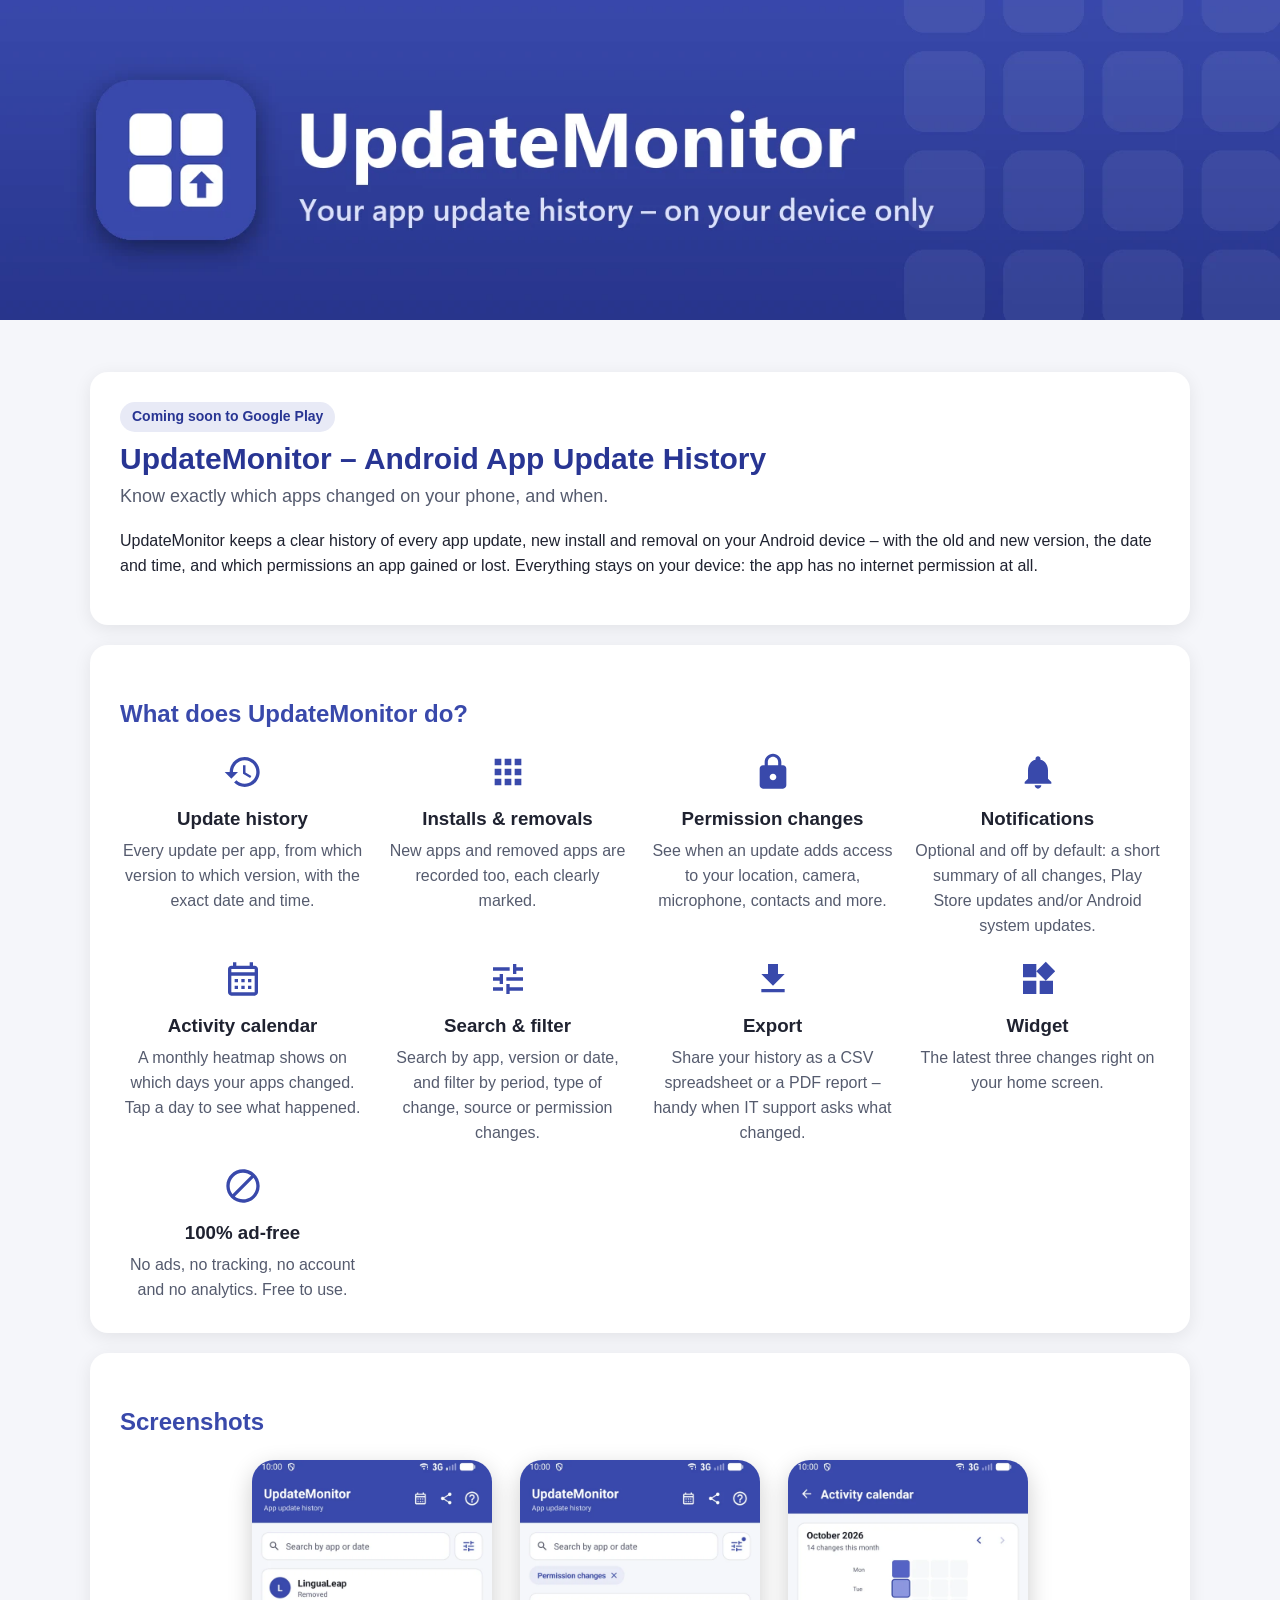
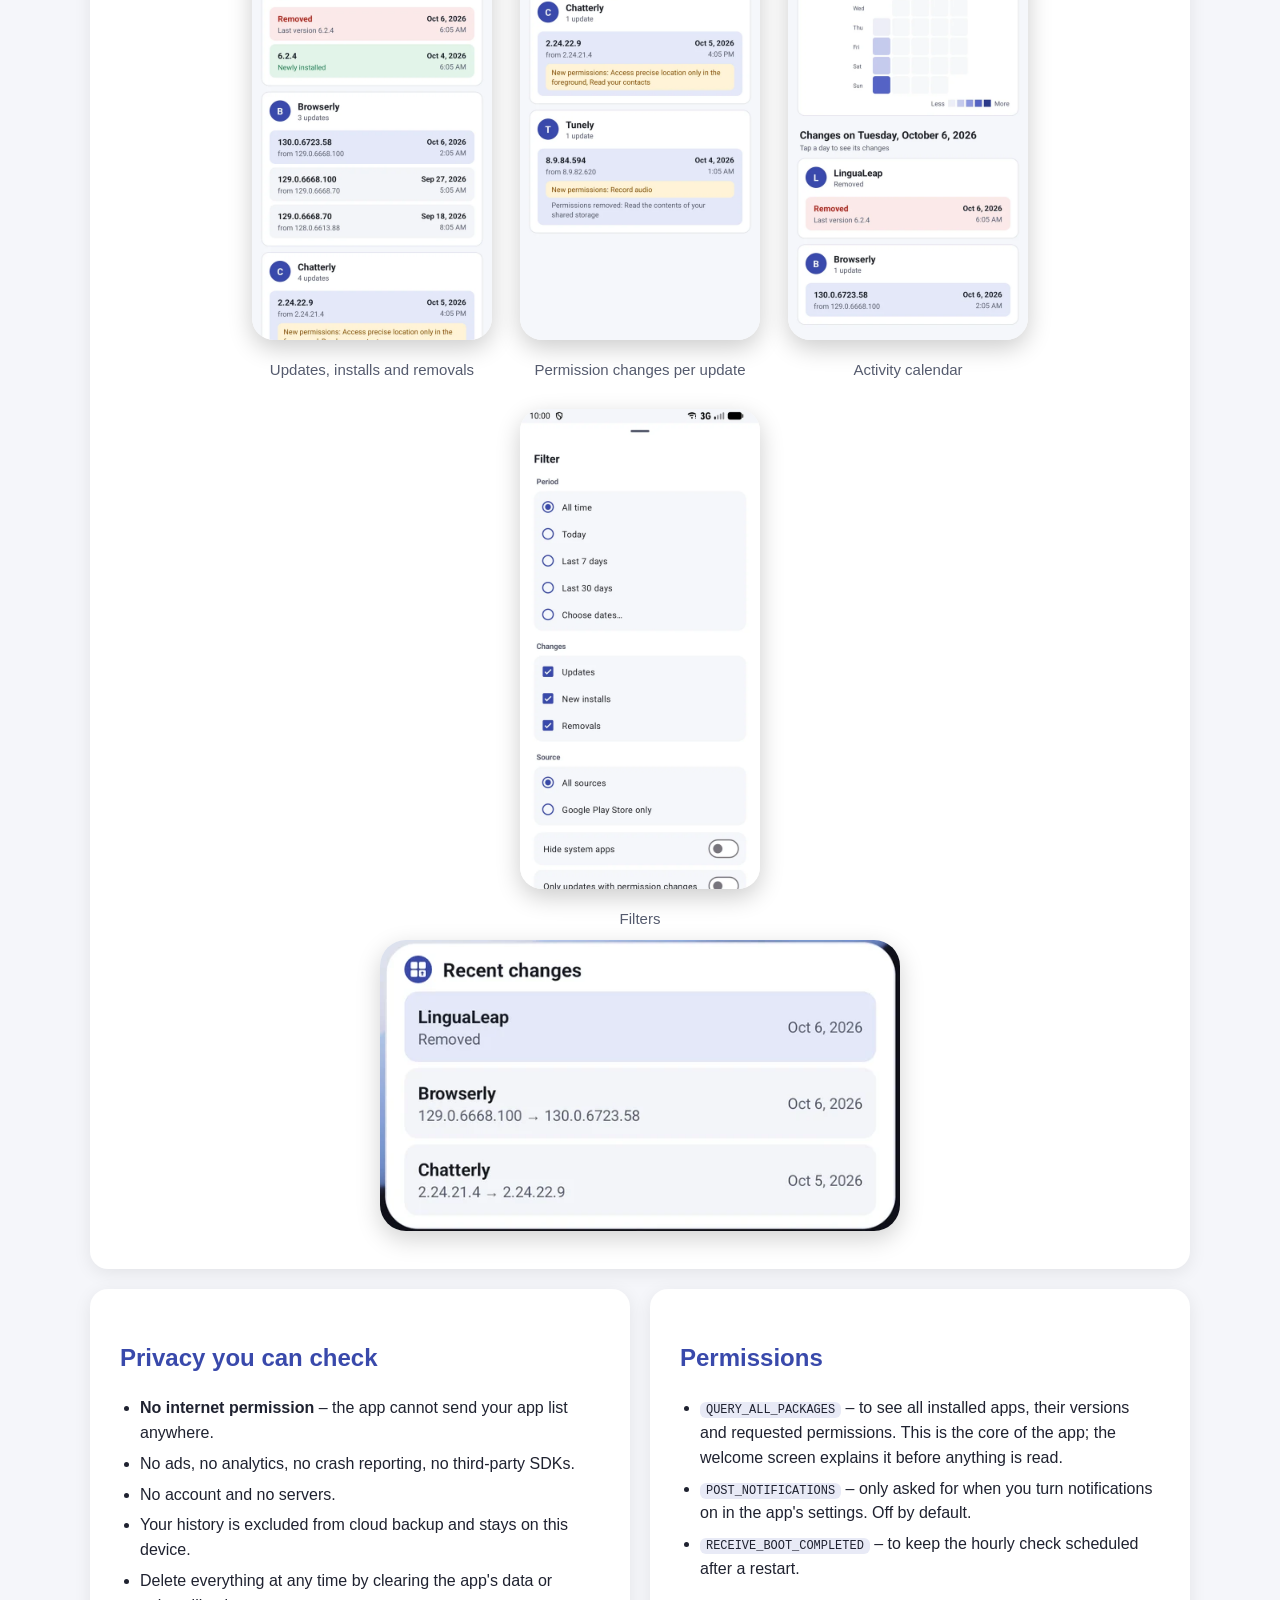
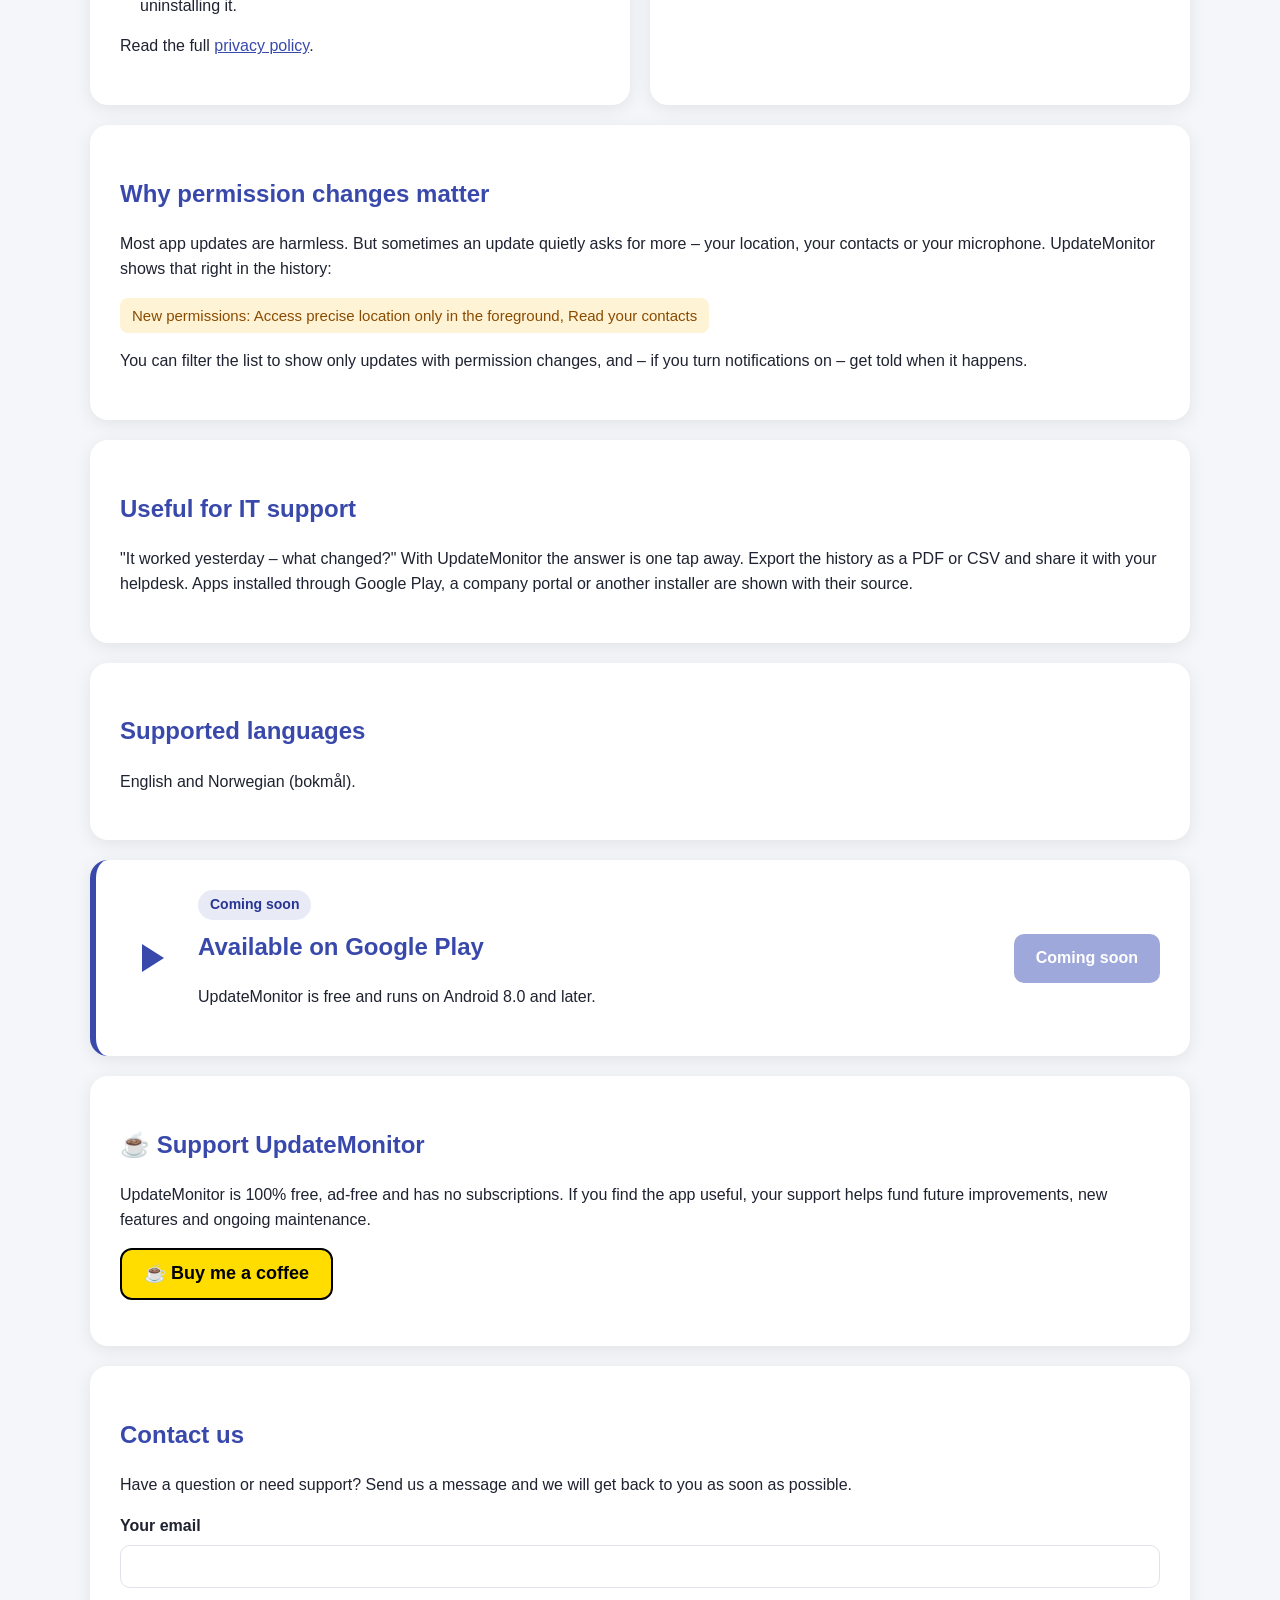
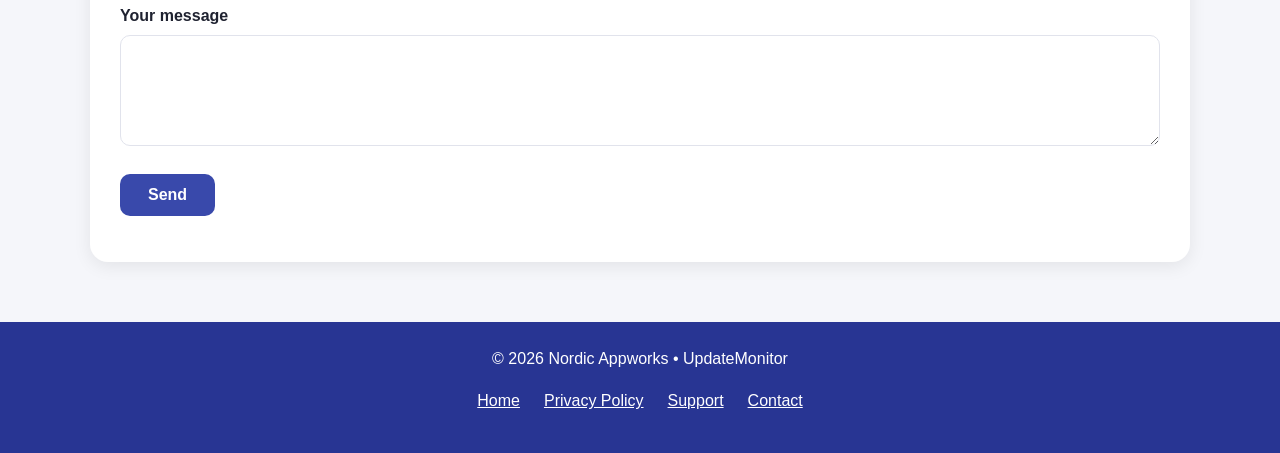
==== index.html @ dc6cefa4 "Add Support section with Buy me a coffee link Co-Authored-By: Claude Opus 5.5 <noreply@anthropic.com" ====
<!DOCTYPE html>
<html lang="en">
<head>
  <meta charset="utf-8">
  <meta name="viewport" content="width=device-width, initial-scale=1">
  <title>UpdateMonitor – Android App Update History | Nordic Appworks</title>
  <meta name="description" content="UpdateMonitor records every app update, install and removal on your Android device, including permission changes. No internet permission, no ads, no tracking.">
  <link rel="canonical" href="https://updatemonitor.app/">
  <link rel="icon" href="favicon.ico" sizes="any">
  <link rel="icon" href="favicon.png" type="image/png">
  <link rel="apple-touch-icon" href="img/apple-touch-icon.png">
  <meta name="theme-color" content="#283593">
  <meta property="og:type" content="website">
  <meta property="og:title" content="UpdateMonitor – Android App Update History">
  <meta property="og:description" content="Every app update, install and removal on your device – with permission changes. No internet, no ads, no tracking.">
  <meta property="og:url" content="https://updatemonitor.app/">
  <meta property="og:image" content="https://updatemonitor.app/img/og-image.png">
  <meta name="twitter:card" content="summary_large_image">
  <link rel="stylesheet" href="style.css">
  <script type="application/ld+json">
  {
    "@context": "https://schema.org",
    "@type": "SoftwareApplication",
    "name": "UpdateMonitor",
    "operatingSystem": "Android 8.0 or later",
    "applicationCategory": "UtilitiesApplication",
    "description": "Records every app update, install and removal on your Android device, including permission changes. Works fully offline.",
    "url": "https://updatemonitor.app/",
    "offers": { "@type": "Offer", "price": "0", "priceCurrency": "EUR" },
    "publisher": { "@type": "Organization", "name": "Nordic Appworks" }
  }
  </script>
</head>
<body>

<svg xmlns="http://www.w3.org/2000/svg" style="display:none">
  <symbol id="i-history" viewBox="0 0 24 24"><path d="M13,3c-4.97,0 -9,4.03 -9,9L1,12l3.89,3.89 0.07,0.14L9,12L6,12c0,-3.87 3.13,-7 7,-7s7,3.13 7,7 -3.13,7 -7,7c-1.93,0 -3.68,-0.79 -4.94,-2.06l-1.42,1.42C8.27,19.99 10.51,21 13,21c4.97,0 9,-4.03 9,-9s-4.03,-9 -9,-9zM12,8v5l4.28,2.54 0.72,-1.21 -3.5,-2.08L13.5,8L12,8z"/></symbol>
  <symbol id="i-apps" viewBox="0 0 24 24"><path d="M4,8h4L8,4L4,4v4zM10,20h4v-4h-4v4zM4,20h4v-4L4,16v4zM4,14h4v-4L4,10v4zM10,14h4v-4h-4v4zM16,4v4h4L20,4h-4zM10,8h4L14,4h-4v4zM16,14h4v-4h-4v4zM16,20h4v-4h-4v4z"/></symbol>
  <symbol id="i-lock" viewBox="0 0 24 24"><path d="M18,8h-1V6c0,-2.76 -2.24,-5 -5,-5S7,3.24 7,6v2H6c-1.1,0 -2,0.9 -2,2v10c0,1.1 0.9,2 2,2h12c1.1,0 2,-0.9 2,-2V10c0,-1.1 -0.9,-2 -2,-2zM12,17c-1.1,0 -2,-0.9 -2,-2s0.9,-2 2,-2 2,0.9 2,2 -0.9,2 -2,2zM15.1,8H8.9V6c0,-1.71 1.39,-3.1 3.1,-3.1 1.71,0 3.1,1.39 3.1,3.1v2z"/></symbol>
  <symbol id="i-bell" viewBox="0 0 24 24"><path d="M12,22c1.1,0 2,-0.9 2,-2h-4c0,1.1 0.89,2 2,2zM18,16v-5c0,-3.07 -1.64,-5.64 -4.5,-6.32L13.5,4c0,-0.83 -0.67,-1.5 -1.5,-1.5s-1.5,0.67 -1.5,1.5v0.68C7.63,5.36 6,7.92 6,11v5l-2,2v1h16v-1l-2,-2z"/></symbol>
  <symbol id="i-calendar" viewBox="0 0 24 24"><path d="M19,4h-1V2h-2v2H8V2H6v2H5C3.89,4 3.01,4.9 3.01,6L3,20c0,1.1 0.89,2 2,2h14c1.1,0 2,-0.9 2,-2V6C21,4.9 20.1,4 19,4zM19,20H5V10h14V20zM19,8H5V6h14V8zM9,14H7v-2h2V14zM13,14h-2v-2h2V14zM17,14h-2v-2h2V14zM9,18H7v-2h2V18zM13,18h-2v-2h2V18zM17,18h-2v-2h2V18z"/></symbol>
  <symbol id="i-filter" viewBox="0 0 24 24"><path d="M3,17v2h6v-2L3,17zM3,5v2h10L13,5L3,5zM13,21v-2h8v-2h-8v-2h-2v6h2zM7,9v2L3,11v2h4v2h2L9,9L7,9zM21,13v-2L11,11v2h10zM15,9h2L17,7h4L21,5h-4L17,3h-2v6z"/></symbol>
  <symbol id="i-export" viewBox="0 0 24 24"><path d="M19,9h-4V3H9v6H5l7,7 7,-7zM5,18v2h14v-2H5z"/></symbol>
  <symbol id="i-widget" viewBox="0 0 24 24"><path d="M13,13v8h8v-8h-8zM3,21h8v-8H3v8zM3,3v8h8V3H3zM16.66,1.69L11,7.34 16.66,13l5.66,-5.66 -5.66,-5.65z"/></symbol>
  <symbol id="i-block" viewBox="0 0 24 24"><path d="M12,2C6.48,2 2,6.48 2,12s4.48,10 10,10 10,-4.48 10,-10S17.52,2 12,2zM4,12c0,-4.42 3.58,-8 8,-8 1.85,0 3.55,0.63 4.9,1.69L5.69,16.9C4.63,15.55 4,13.85 4,12zM12,20c-1.85,0 -3.55,-0.63 -4.9,-1.69L18.31,7.1C19.37,8.45 20,10.15 20,12c0,4.42 -3.58,8 -8,8z"/></symbol>
  <symbol id="i-play" viewBox="0 0 24 24"><path d="M8,5v14l11,-7z"/></symbol>
</svg>

<header>
  <picture>
    <source media="(max-width:600px)" srcset="img/header-banner-mobile.webp" type="image/webp" width="440" height="400">
    <source srcset="img/header-banner.webp" type="image/webp" width="1600" height="400">
    <img src="img/header-banner.png" width="1600" height="400" alt="UpdateMonitor for Android – your app update history, on your device only" fetchpriority="high">
  </picture>
</header>

<main class="container">

  <section class="card">
    <span class="badge">Coming soon to Google Play</span>
    <h1>UpdateMonitor – Android App Update History</h1>
    <p class="tagline">Know exactly which apps changed on your phone, and when.</p>
    <p>UpdateMonitor keeps a clear history of every app update, new install and removal on your Android device – with the old and new version, the date and time, and which permissions an app gained or lost. Everything stays on your device: the app has no internet permission at all.</p>
  </section>

  <section class="card">
    <h2>What does UpdateMonitor do?</h2>
    <div class="features">
      <div class="feature">
        <svg class="icon"><use href="#i-history"/></svg>
        <h3>Update history</h3>
        <p>Every update per app, from which version to which version, with the exact date and time.</p>
      </div>
      <div class="feature">
        <svg class="icon"><use href="#i-apps"/></svg>
        <h3>Installs &amp; removals</h3>
        <p>New apps and removed apps are recorded too, each clearly marked.</p>
      </div>
      <div class="feature">
        <svg class="icon"><use href="#i-lock"/></svg>
        <h3>Permission changes</h3>
        <p>See when an update adds access to your location, camera, microphone, contacts and more.</p>
      </div>
      <div class="feature">
        <svg class="icon"><use href="#i-bell"/></svg>
        <h3>Notifications</h3>
        <p>Optional and off by default: a short summary of all changes, Play Store updates and/or Android system updates.</p>
      </div>
      <div class="feature">
        <svg class="icon"><use href="#i-calendar"/></svg>
        <h3>Activity calendar</h3>
        <p>A monthly heatmap shows on which days your apps changed. Tap a day to see what happened.</p>
      </div>
      <div class="feature">
        <svg class="icon"><use href="#i-filter"/></svg>
        <h3>Search &amp; filter</h3>
        <p>Search by app, version or date, and filter by period, type of change, source or permission changes.</p>
      </div>
      <div class="feature">
        <svg class="icon"><use href="#i-export"/></svg>
        <h3>Export</h3>
        <p>Share your history as a CSV spreadsheet or a PDF report – handy when IT support asks what changed.</p>
      </div>
      <div class="feature">
        <svg class="icon"><use href="#i-widget"/></svg>
        <h3>Widget</h3>
        <p>The latest three changes right on your home screen.</p>
      </div>
      <div class="feature">
        <svg class="icon"><use href="#i-block"/></svg>
        <h3>100% ad-free</h3>
        <p>No ads, no tracking, no account and no analytics. Free to use.</p>
      </div>
    </div>
  </section>

  <section class="card">
    <h2>Screenshots</h2>
    <div class="screens">
      <figure>
        <picture><source srcset="img/screen-history.webp" type="image/webp"><img src="img/screen-history.png" width="600" height="1200" loading="lazy" alt="UpdateMonitor history with updates, installs and removals"></picture>
        <figcaption>Updates, installs and removals</figcaption>
      </figure>
      <figure>
        <picture><source srcset="img/screen-permissions.webp" type="image/webp"><img src="img/screen-permissions.png" width="600" height="1200" loading="lazy" alt="Updates that added new permissions"></picture>
        <figcaption>Permission changes per update</figcaption>
      </figure>
      <figure>
        <picture><source srcset="img/screen-calendar.webp" type="image/webp"><img src="img/screen-calendar.png" width="600" height="1200" loading="lazy" alt="Activity calendar with a monthly heatmap"></picture>
        <figcaption>Activity calendar</figcaption>
      </figure>
      <figure>
        <picture><source srcset="img/screen-filter.webp" type="image/webp"><img src="img/screen-filter.png" width="600" height="1200" loading="lazy" alt="Filter by period, type of change and source"></picture>
        <figcaption>Filters</figcaption>
      </figure>
    </div>
    <div class="widget-shot">
      <picture><source srcset="img/widget.webp" type="image/webp"><img src="img/widget.png" width="600" height="336" loading="lazy" alt="UpdateMonitor home screen widget with the latest changes"></picture>
    </div>
  </section>

  <div class="two-col">
    <section class="card">
      <h2>Privacy you can check</h2>
      <ul class="check-list">
        <li><strong>No internet permission</strong> – the app cannot send your app list anywhere.</li>
        <li>No ads, no analytics, no crash reporting, no third-party SDKs.</li>
        <li>No account and no servers.</li>
        <li>Your history is excluded from cloud backup and stays on this device.</li>
        <li>Delete everything at any time by clearing the app's data or uninstalling it.</li>
      </ul>
      <p>Read the full <a href="privacy.html">privacy policy</a>.</p>
    </section>
    <section class="card">
      <h2>Permissions</h2>
      <ul class="perm-list">
        <li><code>QUERY_ALL_PACKAGES</code> – to see all installed apps, their versions and requested permissions. This is the core of the app; the welcome screen explains it before anything is read.</li>
        <li><code>POST_NOTIFICATIONS</code> – only asked for when you turn notifications on in the app's settings. Off by default.</li>
        <li><code>RECEIVE_BOOT_COMPLETED</code> – to keep the hourly check scheduled after a restart.</li>
      </ul>
    </section>
  </div>

  <section class="card">
    <h2>Why permission changes matter</h2>
    <p>Most app updates are harmless. But sometimes an update quietly asks for more – your location, your contacts or your microphone. UpdateMonitor shows that right in the history:</p>
    <p><span class="permission-example">New permissions: Access precise location only in the foreground, Read your contacts</span></p>
    <p>You can filter the list to show only updates with permission changes, and – if you turn notifications on – get told when it happens.</p>
  </section>

  <section class="card">
    <h2>Useful for IT support</h2>
    <p>"It worked yesterday – what changed?" With UpdateMonitor the answer is one tap away. Export the history as a PDF or CSV and share it with your helpdesk. Apps installed through Google Play, a company portal or another installer are shown with their source.</p>
  </section>

  <section class="card">
    <h2>Supported languages</h2>
    <p>English and Norwegian (bokmål).</p>
  </section>

  <section class="card play-card">
    <svg class="icon"><use href="#i-play"/></svg>
    <div class="play-text">
      <span class="badge">Coming soon</span>
      <h2>Available on Google Play</h2>
      <p>UpdateMonitor is free and runs on Android 8.0 and later.</p>
    </div>
    <a class="play-btn" aria-disabled="true">Coming soon</a>
  </section>

  <section class="card" id="support">
    <h2>☕ Support UpdateMonitor</h2>
    <p>UpdateMonitor is 100% free, ad-free and has no subscriptions. If you find the app useful, your support helps fund future improvements, new features and ongoing maintenance.</p>
    <p><a class="coffee-btn" href="https://buymeacoffee.com/updatemonitor" target="_blank" rel="noopener">☕ Buy me a coffee</a></p>
  </section>

  <section class="card" id="contact">
    <h2>Contact us</h2>
    <p>Have a question or need support? Send us a message and we will get back to you as soon as possible.</p>
    <form class="contact-form" action="https://formspree.io/f/moevdloa" method="POST">
      <input type="hidden" name="_subject" value="UpdateMonitor website">
      <input type="hidden" name="app" value="UpdateMonitor">
      <label for="email">Your email</label>
      <input id="email" type="email" name="email" required autocomplete="email">
      <label for="message">Your message</label>
      <textarea id="message" name="message" rows="5" required></textarea>
      <button type="submit">Send</button>
      <p class="contact-status" role="status" aria-live="polite"></p>
    </form>
  </section>

</main>

<footer class="footer">
  <div>© 2026 Nordic Appworks • UpdateMonitor</div>
  <nav>
    <a href="./">Home</a>
    <a href="privacy.html">Privacy Policy</a>
    <a href="#support">Support</a>
    <a href="#contact">Contact</a>
  </nav>
</footer>

<script>
  // Send the contact form without leaving the page; falls back to a normal POST without JavaScript
  document.querySelector(".contact-form").addEventListener("submit", async (event) => {
    event.preventDefault();
    const form = event.target;
    const status = form.querySelector(".contact-status");
    const button = form.querySelector("button");
    button.disabled = true;
    status.className = "contact-status";
    status.textContent = "Sending…";
    try {
      const response = await fetch(form.action, {
        method: "POST",
        body: new FormData(form),
        headers: { Accept: "application/json" }
      });
      if (!response.ok) throw new Error(response.status);
      form.reset();
      status.classList.add("ok");
      status.textContent = "Thank you! Your message has been sent.";
    } catch (e) {
      status.classList.add("error");
      status.textContent = "Sorry, the message could not be sent. Please try again later.";
    } finally {
      button.disabled = false;
    }
  });
</script>
</body>
</html>
---- style.css ----
/* Same structure as rebootmonitor.com, in UpdateMonitor's indigo */
:root {
  --primary: #3949ab;
  --primary-dark: #283593;
  --accent: #3949ab;
  --accent-soft: #e8eaf6;
  --text: #1f2230;
  --muted: #555b6e;
  --bg: #f5f6fa;
  --card: #ffffff;
  --border: #e1e3ec;
  --warning-bg: #fff3d6;
  --warning-text: #8a4b00;
}

html { scroll-behavior: smooth; }
body {
  font-family: "Segoe UI", Arial, sans-serif;
  margin: 0;
  background: var(--bg);
  color: var(--text);
  line-height: 1.55;
}
header { background: var(--primary-dark); line-height: 0; }
header img { width: 100%; height: auto; display: block; }

.container { max-width: 1100px; margin: auto; padding: 32px 20px 40px; }
.card {
  background: var(--card);
  padding: 30px;
  border-radius: 18px;
  box-shadow: 0 4px 18px rgba(0, 0, 0, .08);
  margin: 20px 0;
}
h1 { color: var(--primary-dark); font-size: 30px; margin: 0 0 6px; line-height: 1.25; }
h2 { color: var(--primary); }
h3 { margin: 10px 0 6px; }
.tagline { font-size: 18px; color: var(--muted); margin: 0 0 18px; }
a { color: var(--primary); }

.icon { display: inline-block; width: 1em; height: 1em; fill: currentColor; vertical-align: -.125em; }

.features { display: grid; grid-template-columns: repeat(auto-fit, minmax(220px, 1fr)); gap: 20px; }
.feature { text-align: center; }
.feature .icon { font-size: 40px; color: var(--accent); }
.feature p { color: var(--muted); margin: 0; }

.two-col { display: grid; grid-template-columns: repeat(auto-fit, minmax(300px, 1fr)); gap: 20px; margin: 20px 0; }
.two-col .card { margin: 0; }
.check-list, .perm-list { margin: 0; padding-left: 20px; }
.check-list li, .perm-list li { margin: 6px 0; }

.screens { display: flex; gap: 28px; justify-content: center; flex-wrap: wrap; }
.screens figure { margin: 0; max-width: 240px; width: 100%; text-align: center; }
.screens img { width: 100%; height: auto; border-radius: 22px; box-shadow: 0 8px 25px rgba(0, 0, 0, .2); }
.screens figcaption { margin-top: 10px; color: var(--muted); font-size: 15px; }
.widget-shot { max-width: 520px; margin: 10px auto 0; }
.widget-shot img { width: 100%; height: auto; border-radius: 26px; box-shadow: 0 8px 25px rgba(0, 0, 0, .18); }

.permission-example {
  display: inline-block;
  background: var(--warning-bg);
  color: var(--warning-text);
  border-radius: 8px;
  padding: 6px 12px;
  font-size: 15px;
}

.badge {
  display: inline-block;
  background: var(--accent-soft);
  color: var(--primary-dark);
  border-radius: 999px;
  padding: 4px 12px;
  font-size: 14px;
  font-weight: 600;
  margin-bottom: 8px;
}
.play-card { display: flex; align-items: center; gap: 24px; flex-wrap: wrap; border-left: 6px solid var(--accent); }
.play-card > .icon { font-size: 48px; color: var(--accent); }
.play-card .play-text { flex: 1; min-width: 240px; }
.play-card h2 { margin-top: 0; }
.play-btn {
  display: inline-flex; align-items: center; gap: 10px;
  background: var(--primary); color: #fff; text-decoration: none;
  padding: 12px 22px; border-radius: 10px; font-weight: 600;
}
.play-btn[aria-disabled="true"] { background: #9fa8da; cursor: default; }

.coffee-btn {
  display: inline-flex; align-items: center; gap: 10px;
  background: #ffdd00; color: #000; text-decoration: none;
  border: 2px solid #000; border-radius: 12px;
  padding: 10px 22px; font-size: 18px; font-weight: 700;
}
.coffee-btn:hover { background: #ffe94d; }

.contact-form label { display: block; font-weight: 600; margin: 16px 0 6px; }
.contact-form input, .contact-form textarea {
  width: 100%; box-sizing: border-box; padding: 12px 14px;
  border: 1px solid var(--border); border-radius: 10px;
  font-family: inherit; font-size: 15px; resize: vertical;
}
.contact-form input:focus, .contact-form textarea:focus { outline: none; border-color: var(--accent); }
.contact-form button {
  margin-top: 20px; background: var(--primary); color: #fff; border: none;
  padding: 12px 28px; border-radius: 10px; font-size: 16px; font-weight: 600; cursor: pointer;
}
.contact-form button:hover { background: var(--primary-dark); }
.contact-status { margin-top: 14px; font-weight: 600; }
.contact-status.ok { color: #1b7a47; }
.contact-status.error { color: #b3261e; }

table { border-collapse: collapse; width: 100%; }
th, td { text-align: left; padding: 10px; border-bottom: 1px solid var(--border); vertical-align: top; }
code { background: var(--accent-soft); padding: 1px 6px; border-radius: 6px; font-size: .92em; }
.back-link { display: inline-block; margin-bottom: 8px; text-decoration: none; font-weight: 600; }

.footer { background: var(--primary-dark); color: #fff; text-align: center; padding: 25px; }
.footer a { color: #fff; }
.footer nav { margin-top: 4px; display: flex; flex-wrap: wrap; justify-content: center; }
.footer nav a { display: inline-block; padding: 14px 12px; min-height: 48px; box-sizing: border-box; }

@media (max-width: 600px) {
  .container { padding: 20px 14px 32px; }
  .card { padding: 22px; }
  h1 { font-size: 25px; }
}
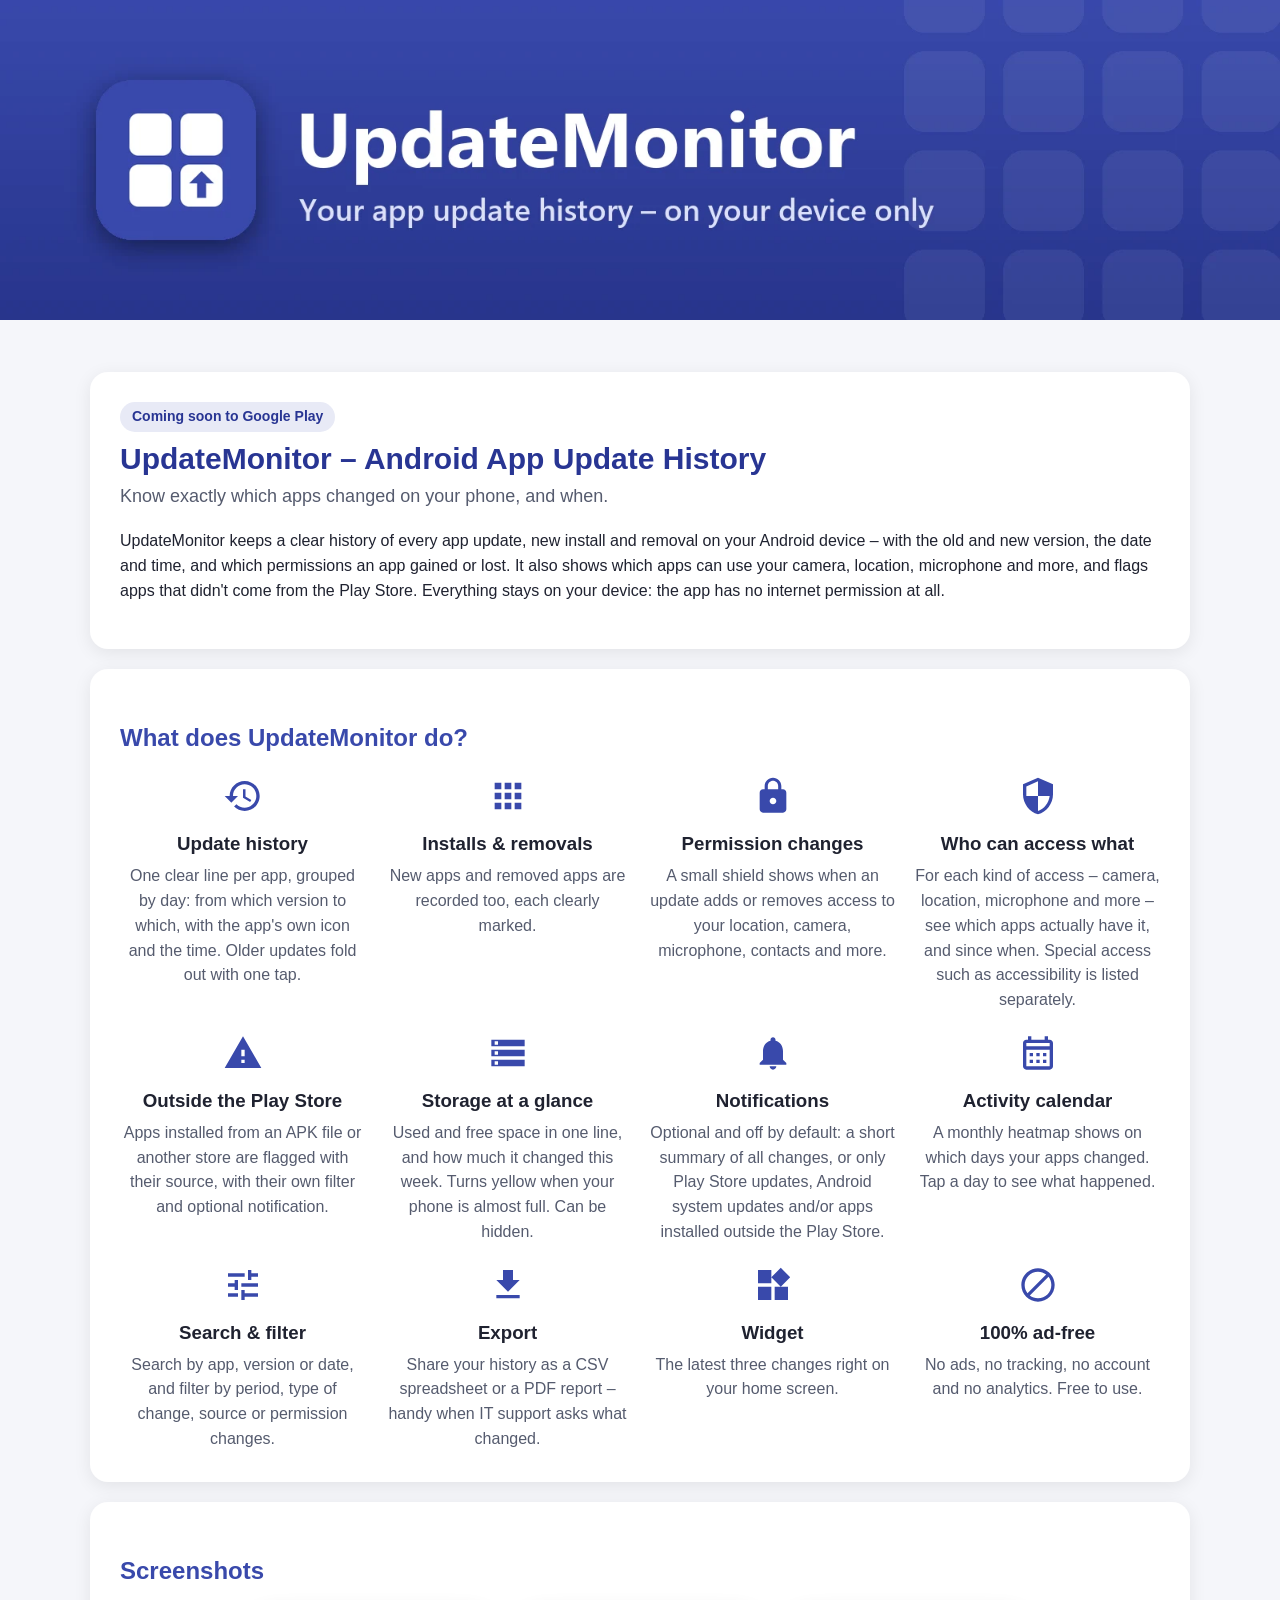
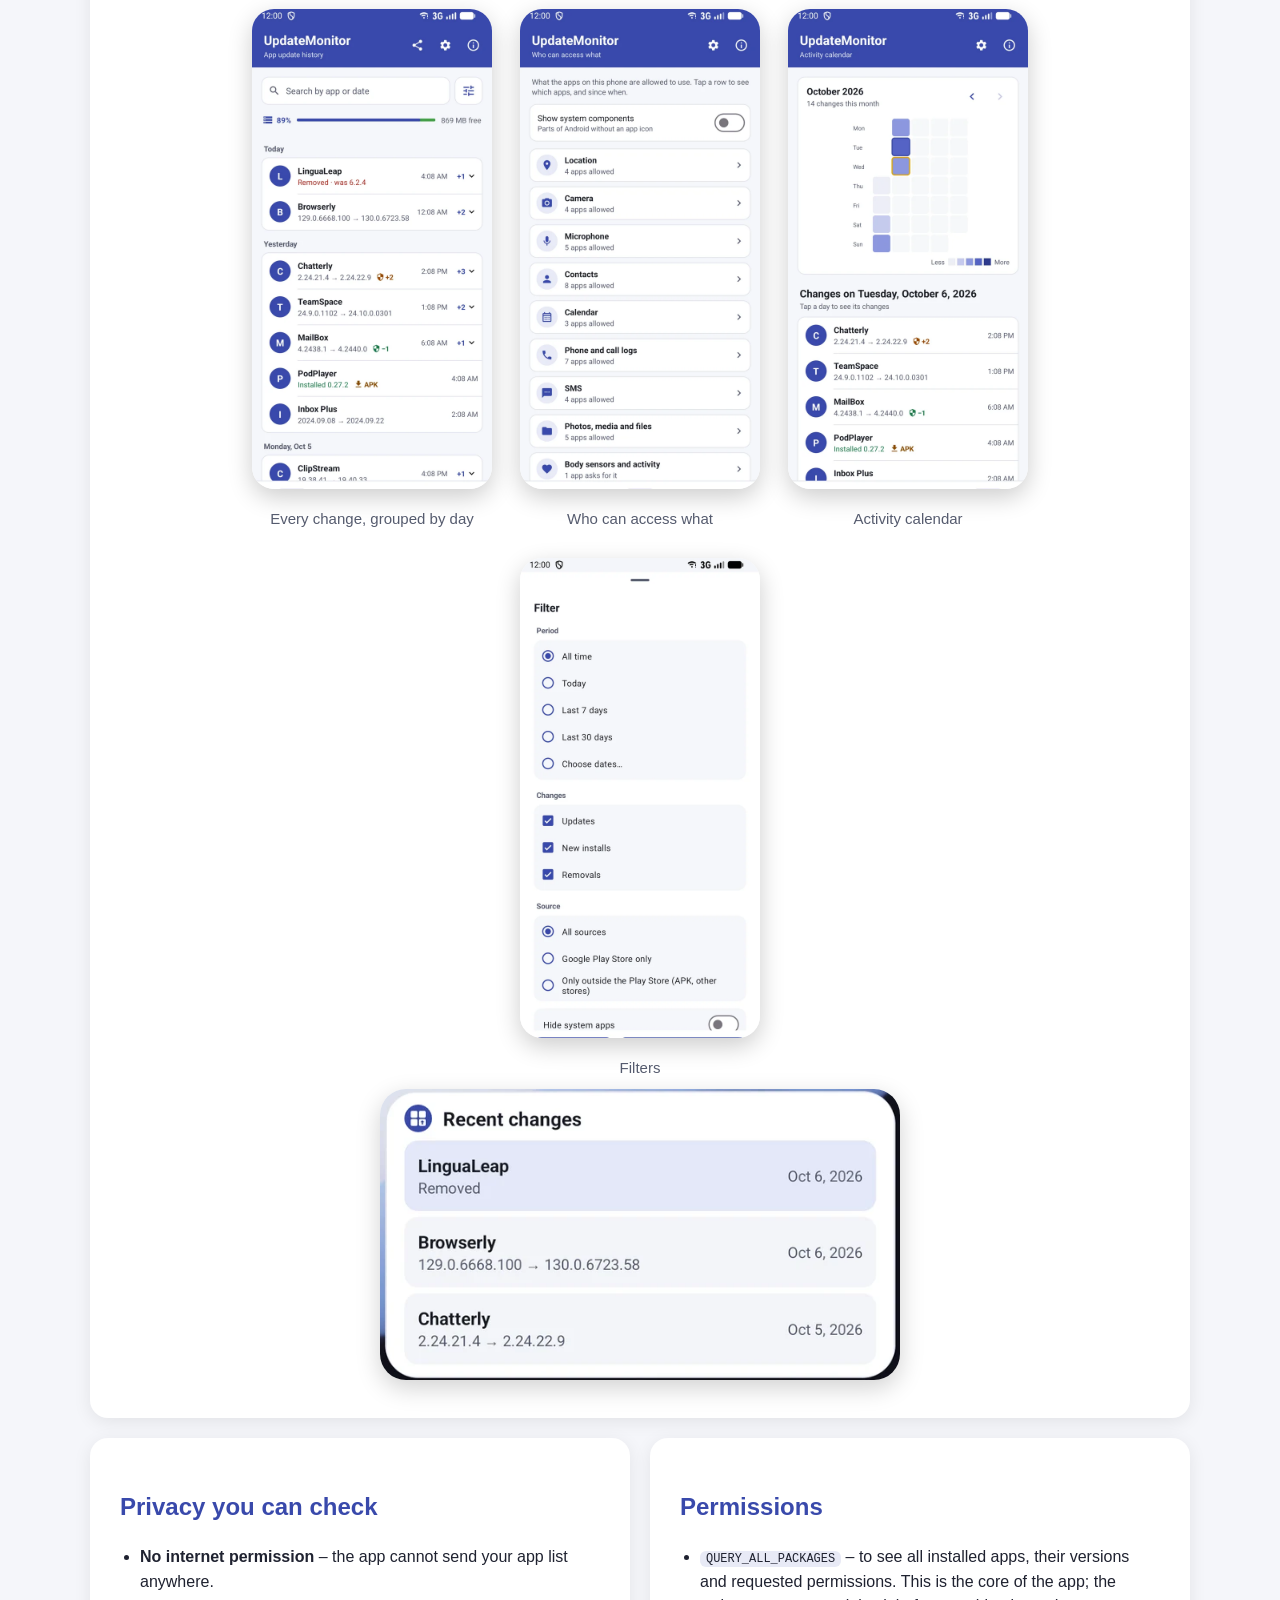
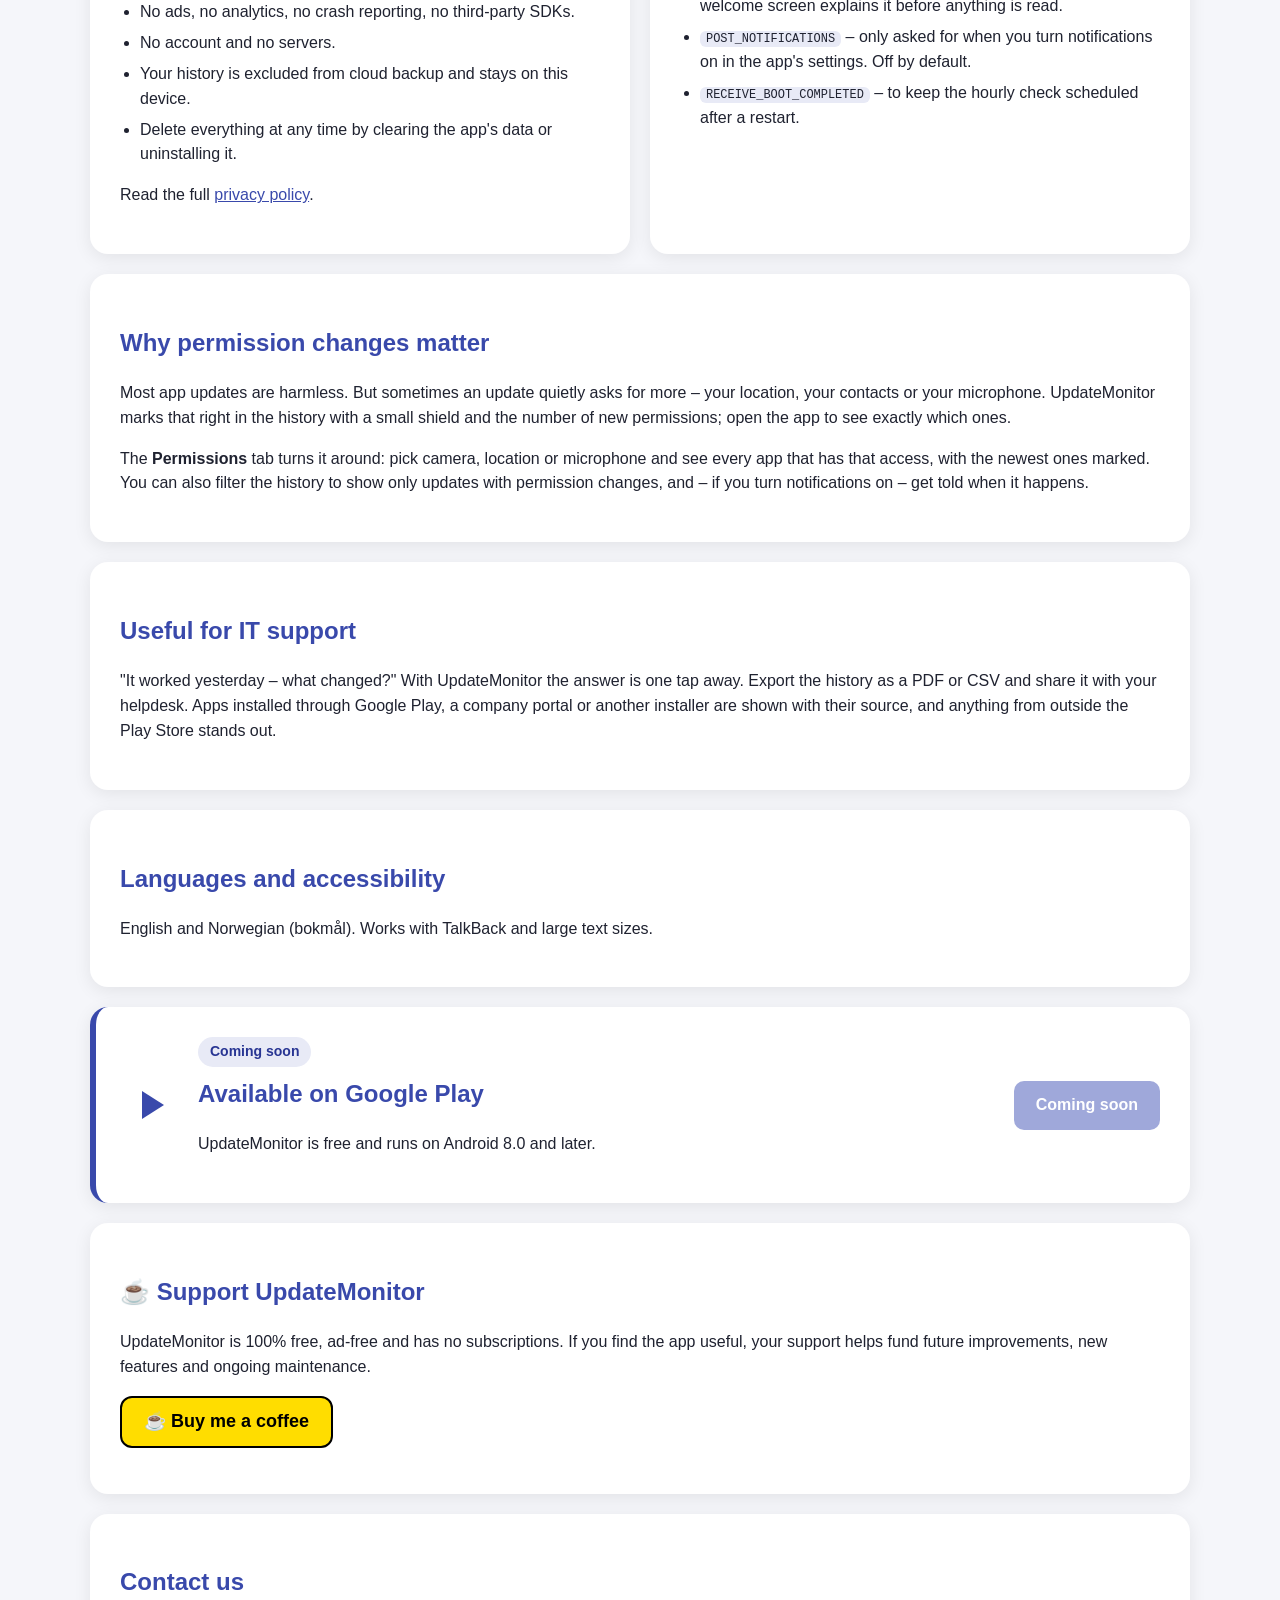
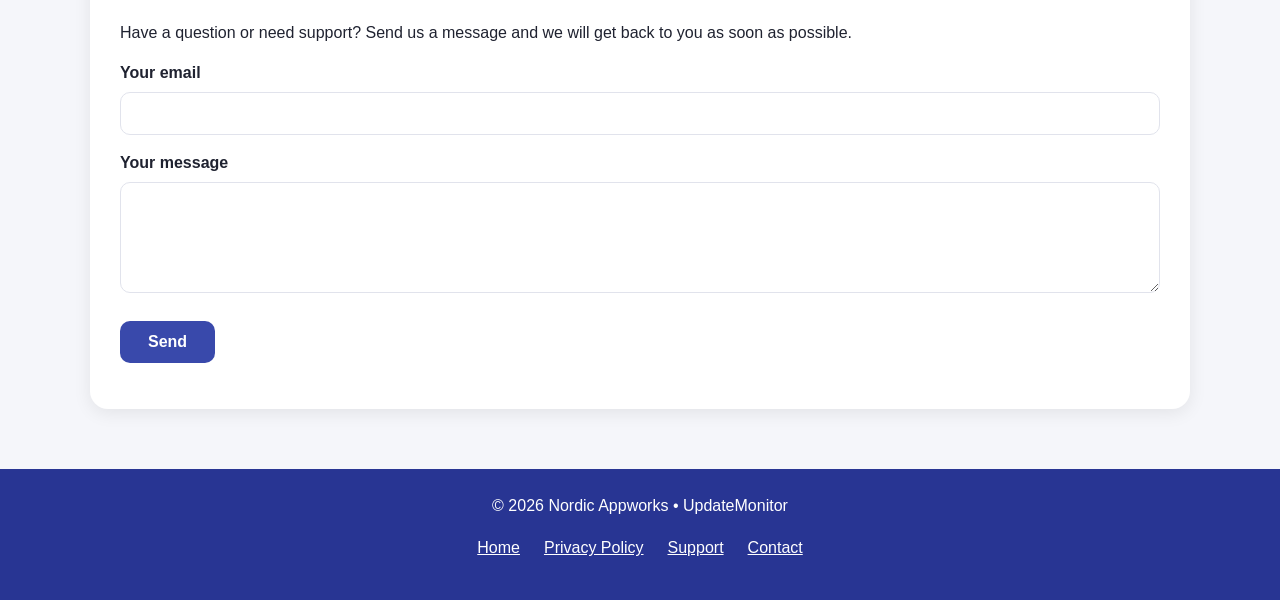
==== commit 683aa40e: "Permissions overview, outside-Play flag, storage line and new screenshots" ====
--- a/index.html
+++ b/index.html
@@ -4,7 +4,7 @@
   <meta charset="utf-8">
   <meta name="viewport" content="width=device-width, initial-scale=1">
   <title>UpdateMonitor – Android App Update History | Nordic Appworks</title>
-  <meta name="description" content="UpdateMonitor records every app update, install and removal on your Android device, including permission changes. No internet permission, no ads, no tracking.">
+  <meta name="description" content="UpdateMonitor records every app update, install and removal on your Android device, shows which apps can use your camera, location and more, and flags apps from outside the Play Store. No internet permission, no ads, no tracking.">
   <link rel="canonical" href="https://updatemonitor.app/">
   <link rel="icon" href="favicon.ico" sizes="any">
   <link rel="icon" href="favicon.png" type="image/png">
@@ -24,7 +24,7 @@
     "name": "UpdateMonitor",
     "operatingSystem": "Android 8.0 or later",
     "applicationCategory": "UtilitiesApplication",
-    "description": "Records every app update, install and removal on your Android device, including permission changes. Works fully offline.",
+    "description": "Records every app update, install and removal on your Android device, shows which apps can use your camera, location and more, and flags apps installed outside the Play Store. Works fully offline.",
     "url": "https://updatemonitor.app/",
     "offers": { "@type": "Offer", "price": "0", "priceCurrency": "EUR" },
     "publisher": { "@type": "Organization", "name": "Nordic Appworks" }
@@ -44,6 +44,9 @@
   <symbol id="i-widget" viewBox="0 0 24 24"><path d="M13,13v8h8v-8h-8zM3,21h8v-8H3v8zM3,3v8h8V3H3zM16.66,1.69L11,7.34 16.66,13l5.66,-5.66 -5.66,-5.65z"/></symbol>
   <symbol id="i-block" viewBox="0 0 24 24"><path d="M12,2C6.48,2 2,6.48 2,12s4.48,10 10,10 10,-4.48 10,-10S17.52,2 12,2zM4,12c0,-4.42 3.58,-8 8,-8 1.85,0 3.55,0.63 4.9,1.69L5.69,16.9C4.63,15.55 4,13.85 4,12zM12,20c-1.85,0 -3.55,-0.63 -4.9,-1.69L18.31,7.1C19.37,8.45 20,10.15 20,12c0,4.42 -3.58,8 -8,8z"/></symbol>
   <symbol id="i-play" viewBox="0 0 24 24"><path d="M8,5v14l11,-7z"/></symbol>
+  <symbol id="i-shield" viewBox="0 0 24 24"><path d="M12,1L3,5v6c0,5.55 3.84,10.74 9,12 5.16,-1.26 9,-6.45 9,-12L21,5l-9,-4zM12,11.99h7c-0.53,4.12 -3.28,7.79 -7,8.94L12,12L5,12L5,6.3l7,-3.11v8.8z"/></symbol>
+  <symbol id="i-warning" viewBox="0 0 24 24"><path d="M1,21h22L12,2 1,21zM13,18h-2v-2h2v2zM13,14h-2v-4h2v4z"/></symbol>
+  <symbol id="i-storage" viewBox="0 0 24 24"><path d="M2,20h20v-4L2,16v4zM4,17h2v2L4,19v-2zM2,4v4h20L22,4L2,4zM6,7L4,7L4,5h2v2zM2,14h20v-4L2,10v4zM4,11h2v2L4,13v-2z"/></symbol>
 </svg>
 
 <header>
@@ -60,7 +63,7 @@
     <span class="badge">Coming soon to Google Play</span>
     <h1>UpdateMonitor – Android App Update History</h1>
     <p class="tagline">Know exactly which apps changed on your phone, and when.</p>
-    <p>UpdateMonitor keeps a clear history of every app update, new install and removal on your Android device – with the old and new version, the date and time, and which permissions an app gained or lost. Everything stays on your device: the app has no internet permission at all.</p>
+    <p>UpdateMonitor keeps a clear history of every app update, new install and removal on your Android device – with the old and new version, the date and time, and which permissions an app gained or lost. It also shows which apps can use your camera, location, microphone and more, and flags apps that didn't come from the Play Store. Everything stays on your device: the app has no internet permission at all.</p>
   </section>
 
   <section class="card">
@@ -69,7 +72,7 @@
       <div class="feature">
         <svg class="icon"><use href="#i-history"/></svg>
         <h3>Update history</h3>
-        <p>Every update per app, from which version to which version, with the exact date and time.</p>
+        <p>One clear line per app, grouped by day: from which version to which, with the app's own icon and the time. Older updates fold out with one tap.</p>
       </div>
       <div class="feature">
         <svg class="icon"><use href="#i-apps"/></svg>
@@ -79,12 +82,27 @@
       <div class="feature">
         <svg class="icon"><use href="#i-lock"/></svg>
         <h3>Permission changes</h3>
-        <p>See when an update adds access to your location, camera, microphone, contacts and more.</p>
+        <p>A small shield shows when an update adds or removes access to your location, camera, microphone, contacts and more.</p>
+      </div>
+      <div class="feature">
+        <svg class="icon"><use href="#i-shield"/></svg>
+        <h3>Who can access what</h3>
+        <p>For each kind of access – camera, location, microphone and more – see which apps actually have it, and since when. Special access such as accessibility is listed separately.</p>
+      </div>
+      <div class="feature">
+        <svg class="icon"><use href="#i-warning"/></svg>
+        <h3>Outside the Play Store</h3>
+        <p>Apps installed from an APK file or another store are flagged with their source, with their own filter and optional notification.</p>
+      </div>
+      <div class="feature">
+        <svg class="icon"><use href="#i-storage"/></svg>
+        <h3>Storage at a glance</h3>
+        <p>Used and free space in one line, and how much it changed this week. Turns yellow when your phone is almost full. Can be hidden.</p>
       </div>
       <div class="feature">
         <svg class="icon"><use href="#i-bell"/></svg>
         <h3>Notifications</h3>
-        <p>Optional and off by default: a short summary of all changes, Play Store updates and/or Android system updates.</p>
+        <p>Optional and off by default: a short summary of all changes, or only Play Store updates, Android system updates and/or apps installed outside the Play Store.</p>
       </div>
       <div class="feature">
         <svg class="icon"><use href="#i-calendar"/></svg>
@@ -118,12 +136,12 @@
     <h2>Screenshots</h2>
     <div class="screens">
       <figure>
-        <picture><source srcset="img/screen-history.webp" type="image/webp"><img src="img/screen-history.png" width="600" height="1200" loading="lazy" alt="UpdateMonitor history with updates, installs and removals"></picture>
-        <figcaption>Updates, installs and removals</figcaption>
-      </figure>
-      <figure>
-        <picture><source srcset="img/screen-permissions.webp" type="image/webp"><img src="img/screen-permissions.png" width="600" height="1200" loading="lazy" alt="Updates that added new permissions"></picture>
-        <figcaption>Permission changes per update</figcaption>
+        <picture><source srcset="img/screen-history.webp" type="image/webp"><img src="img/screen-history.png" width="600" height="1200" loading="lazy" alt="UpdateMonitor history: one line per app, grouped by day, with permission and source signals"></picture>
+        <figcaption>Every change, grouped by day</figcaption>
+      </figure>
+      <figure>
+        <picture><source srcset="img/screen-permissions.webp" type="image/webp"><img src="img/screen-permissions.png" width="600" height="1200" loading="lazy" alt="Permissions tab: how many apps can use location, camera, microphone and more"></picture>
+        <figcaption>Who can access what</figcaption>
       </figure>
       <figure>
         <picture><source srcset="img/screen-calendar.webp" type="image/webp"><img src="img/screen-calendar.png" width="600" height="1200" loading="lazy" alt="Activity calendar with a monthly heatmap"></picture>
@@ -163,19 +181,18 @@
 
   <section class="card">
     <h2>Why permission changes matter</h2>
-    <p>Most app updates are harmless. But sometimes an update quietly asks for more – your location, your contacts or your microphone. UpdateMonitor shows that right in the history:</p>
-    <p><span class="permission-example">New permissions: Access precise location only in the foreground, Read your contacts</span></p>
-    <p>You can filter the list to show only updates with permission changes, and – if you turn notifications on – get told when it happens.</p>
+    <p>Most app updates are harmless. But sometimes an update quietly asks for more – your location, your contacts or your microphone. UpdateMonitor marks that right in the history with a small shield and the number of new permissions; open the app to see exactly which ones.</p>
+    <p>The <strong>Permissions</strong> tab turns it around: pick camera, location or microphone and see every app that has that access, with the newest ones marked. You can also filter the history to show only updates with permission changes, and – if you turn notifications on – get told when it happens.</p>
   </section>
 
   <section class="card">
     <h2>Useful for IT support</h2>
-    <p>"It worked yesterday – what changed?" With UpdateMonitor the answer is one tap away. Export the history as a PDF or CSV and share it with your helpdesk. Apps installed through Google Play, a company portal or another installer are shown with their source.</p>
-  </section>
-
-  <section class="card">
-    <h2>Supported languages</h2>
-    <p>English and Norwegian (bokmål).</p>
+    <p>"It worked yesterday – what changed?" With UpdateMonitor the answer is one tap away. Export the history as a PDF or CSV and share it with your helpdesk. Apps installed through Google Play, a company portal or another installer are shown with their source, and anything from outside the Play Store stands out.</p>
+  </section>
+
+  <section class="card">
+    <h2>Languages and accessibility</h2>
+    <p>English and Norwegian (bokmål). Works with TalkBack and large text sizes.</p>
   </section>
 
   <section class="card play-card">
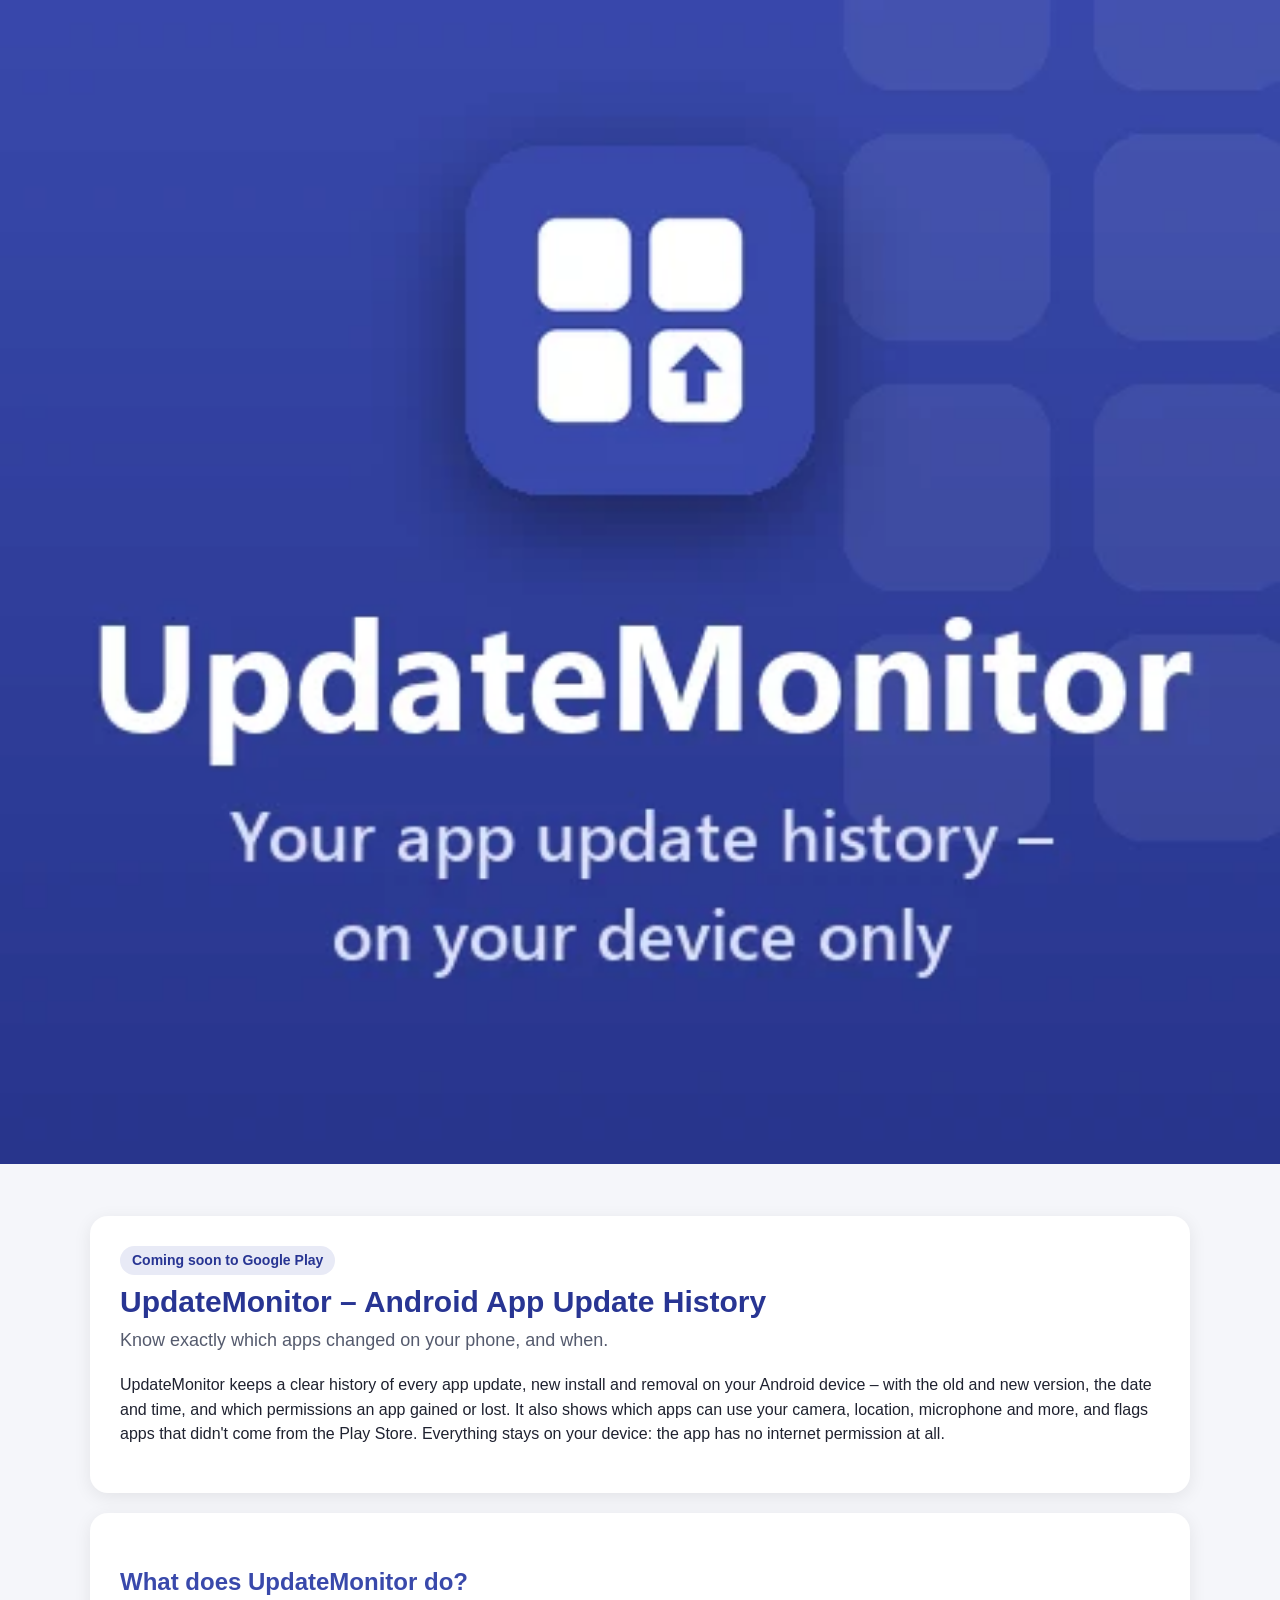
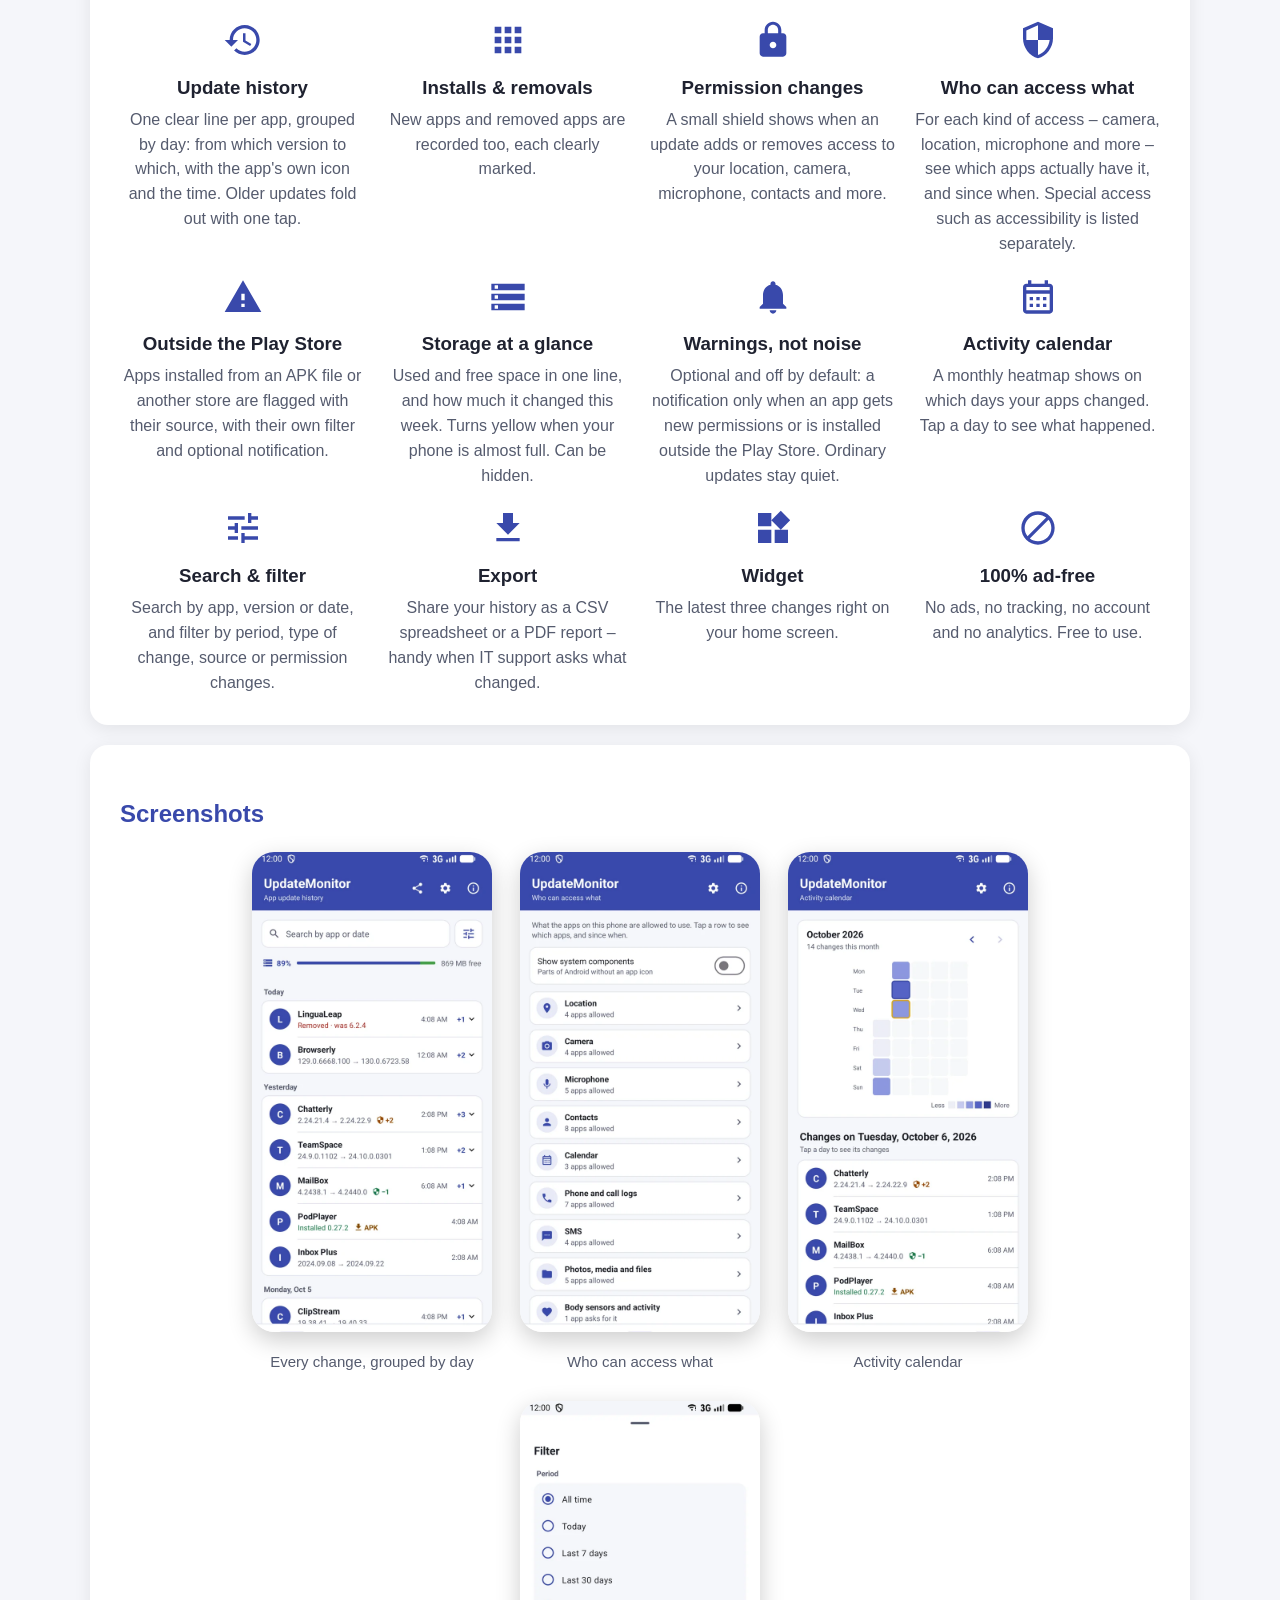
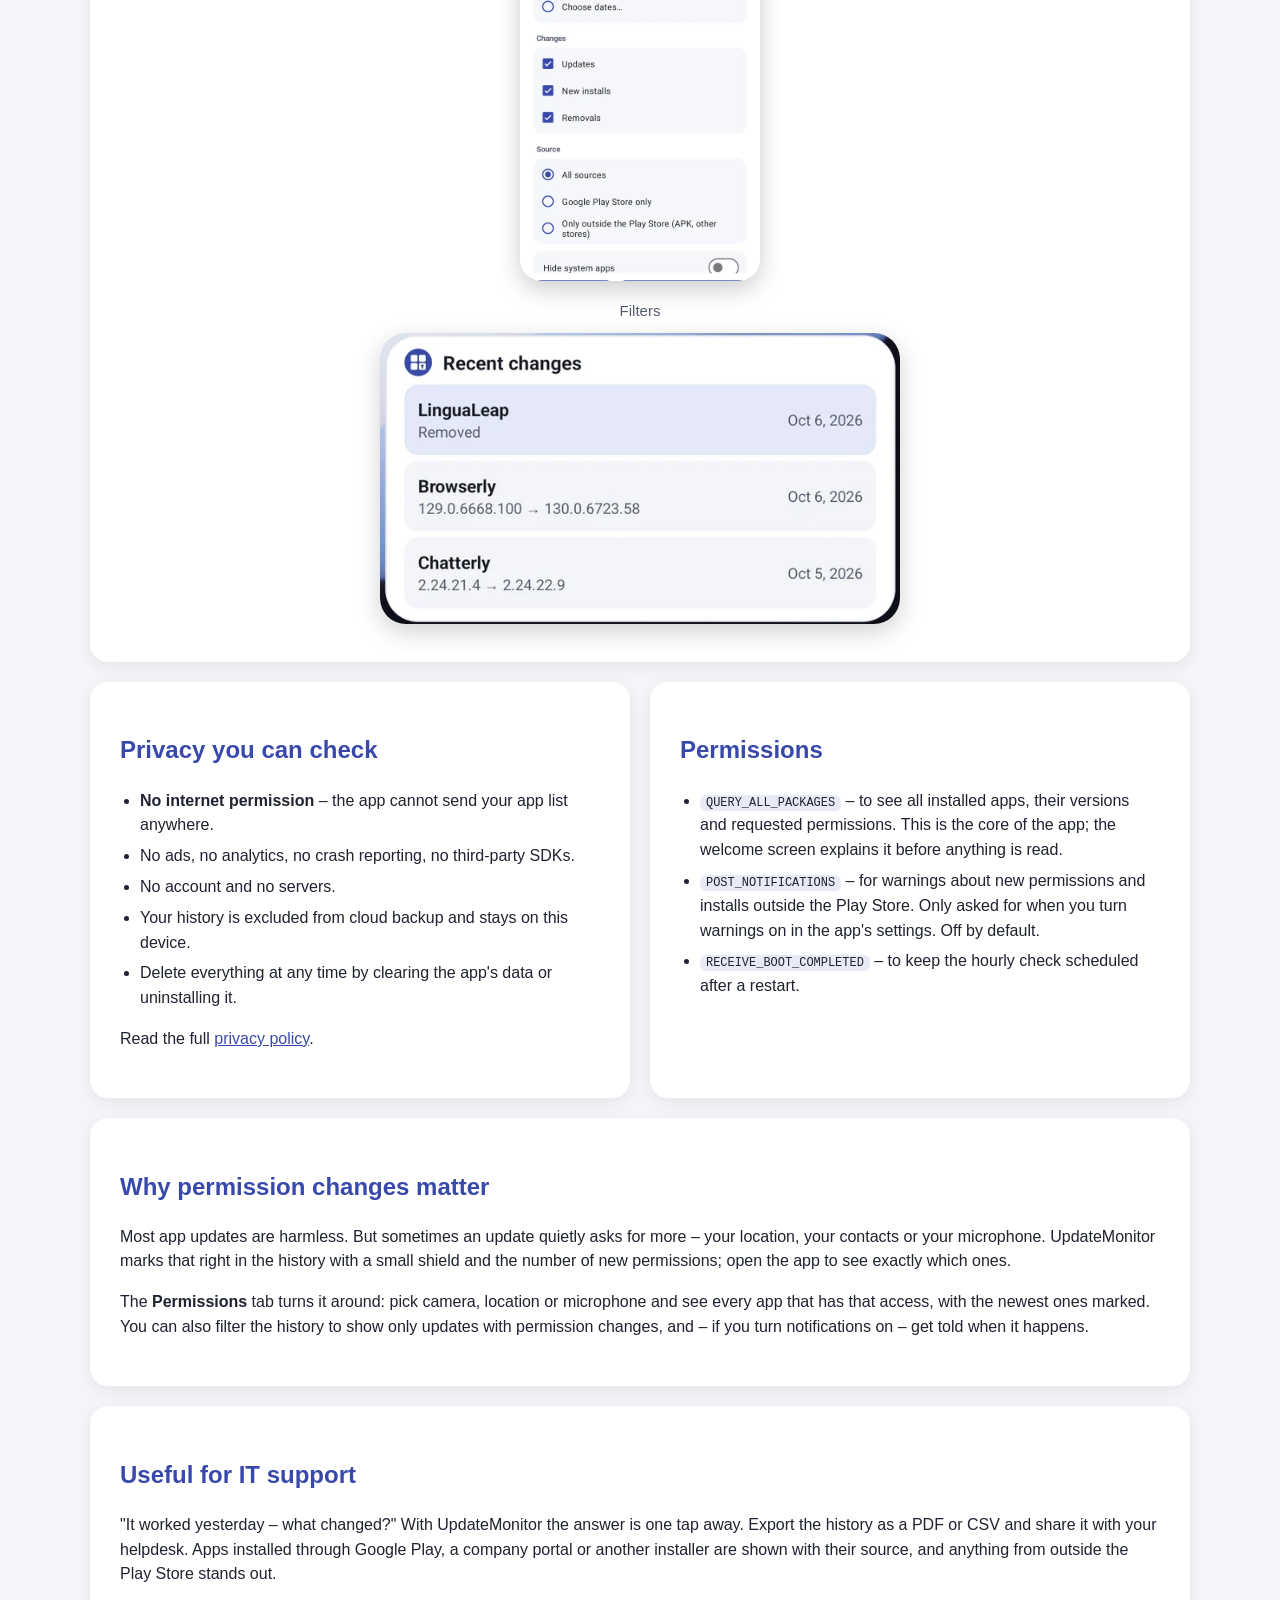
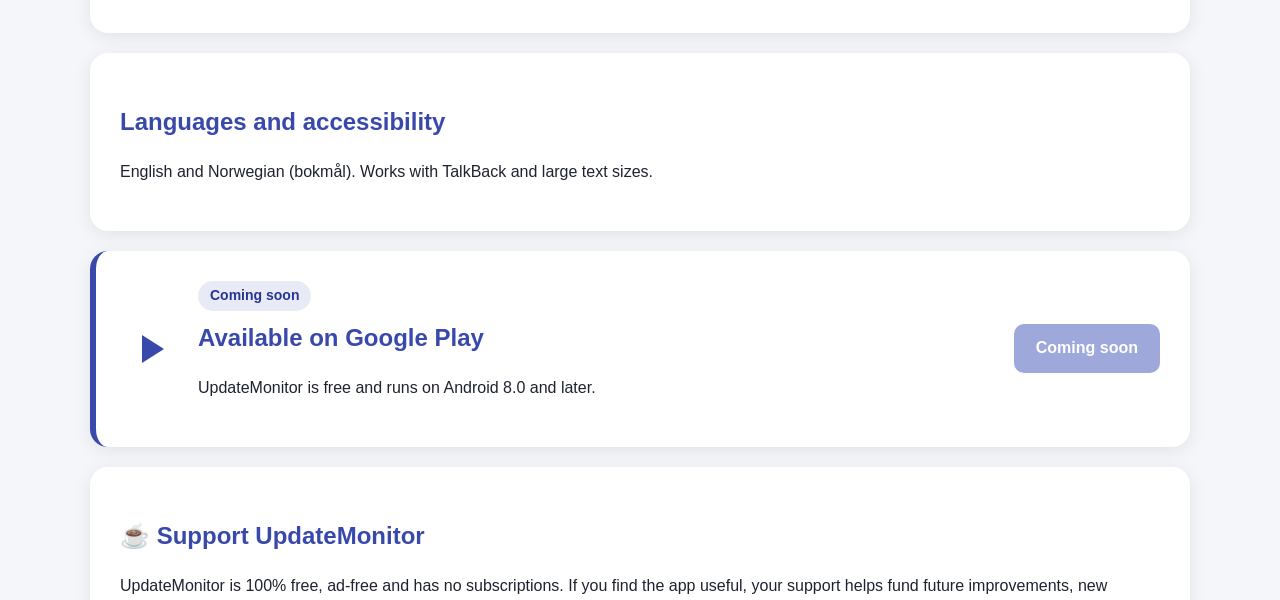
==== commit 6763a008: "Notifications are now warnings about new permissions and installs outside the Play Store" ====
--- a/index.html
+++ b/index.html
@@ -101,8 +101,8 @@
       </div>
       <div class="feature">
         <svg class="icon"><use href="#i-bell"/></svg>
-        <h3>Notifications</h3>
-        <p>Optional and off by default: a short summary of all changes, or only Play Store updates, Android system updates and/or apps installed outside the Play Store.</p>
+        <h3>Warnings, not noise</h3>
+        <p>Optional and off by default: a notification only when an app gets new permissions or is installed outside the Play Store. Ordinary updates stay quiet.</p>
       </div>
       <div class="feature">
         <svg class="icon"><use href="#i-calendar"/></svg>
@@ -173,7 +173,7 @@
       <h2>Permissions</h2>
       <ul class="perm-list">
         <li><code>QUERY_ALL_PACKAGES</code> – to see all installed apps, their versions and requested permissions. This is the core of the app; the welcome screen explains it before anything is read.</li>
-        <li><code>POST_NOTIFICATIONS</code> – only asked for when you turn notifications on in the app's settings. Off by default.</li>
+        <li><code>POST_NOTIFICATIONS</code> – for warnings about new permissions and installs outside the Play Store. Only asked for when you turn warnings on in the app's settings. Off by default.</li>
         <li><code>RECEIVE_BOOT_COMPLETED</code> – to keep the hourly check scheduled after a restart.</li>
       </ul>
     </section>
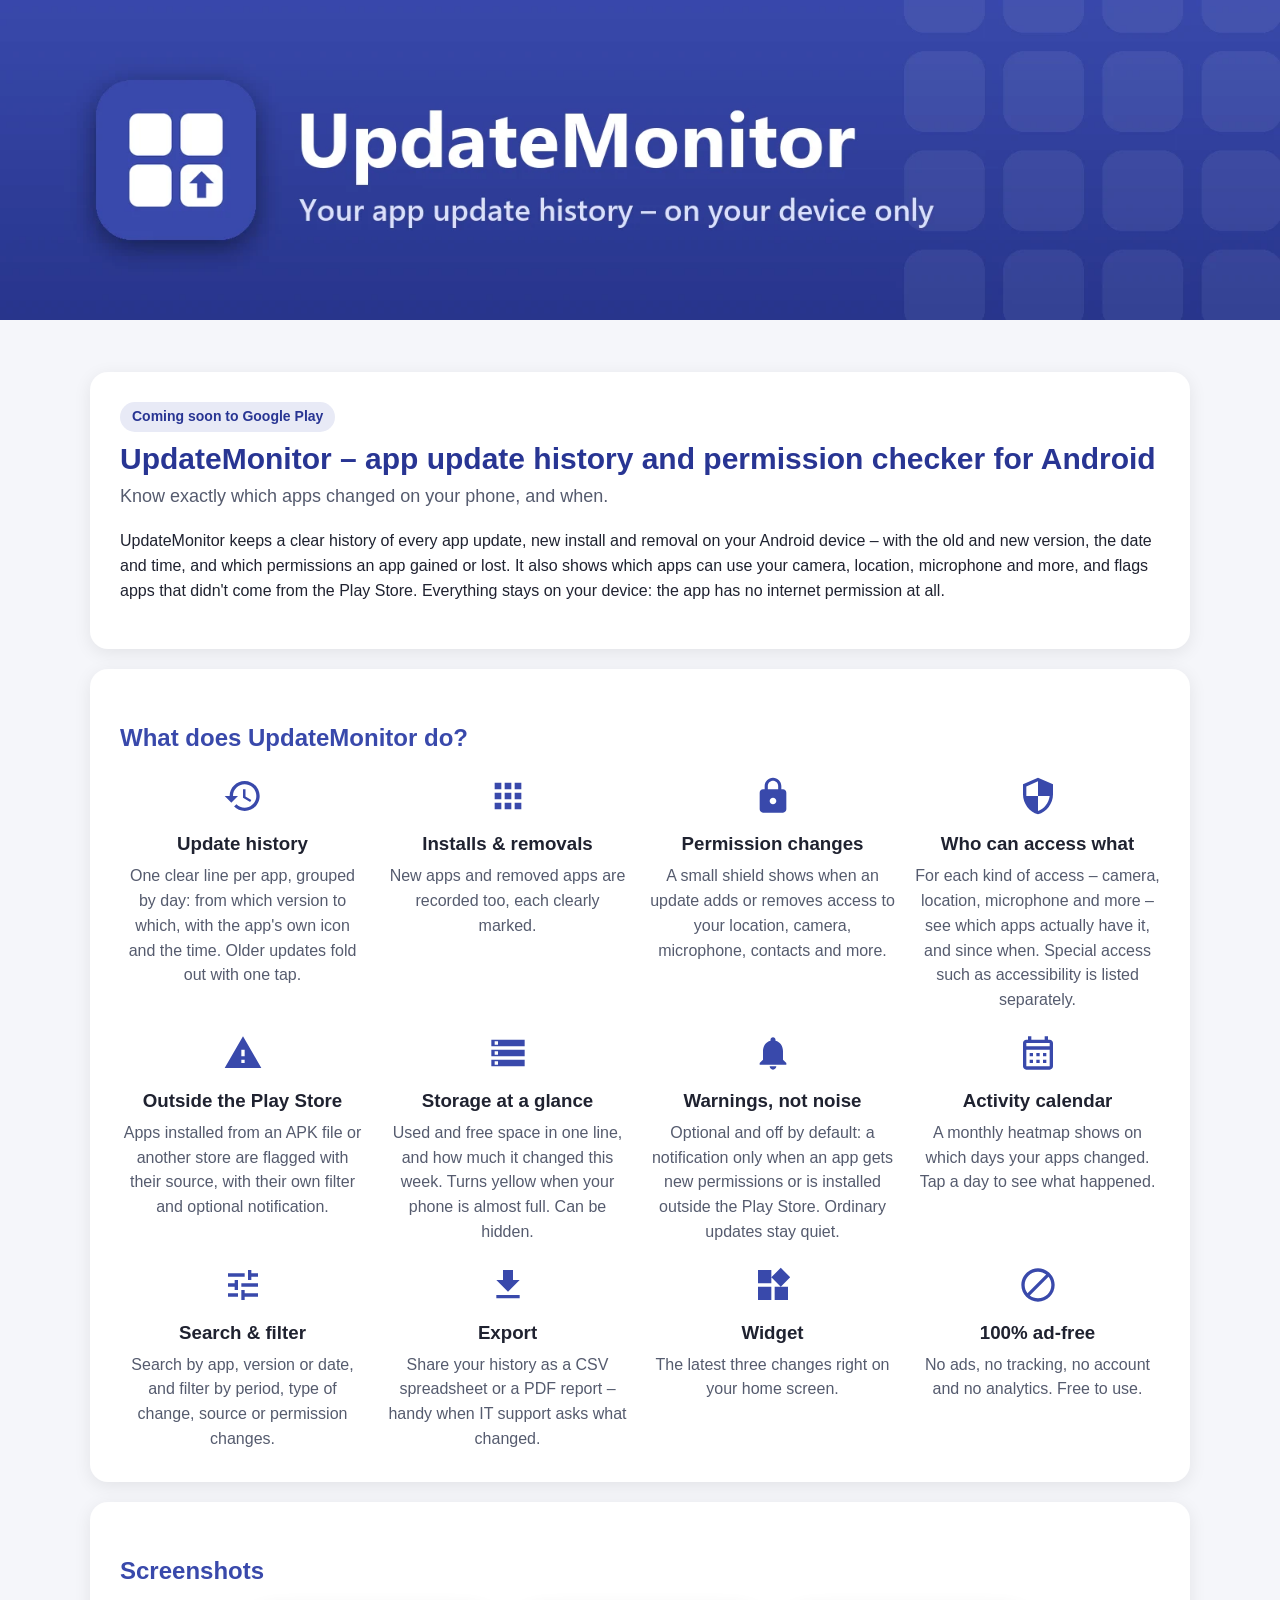
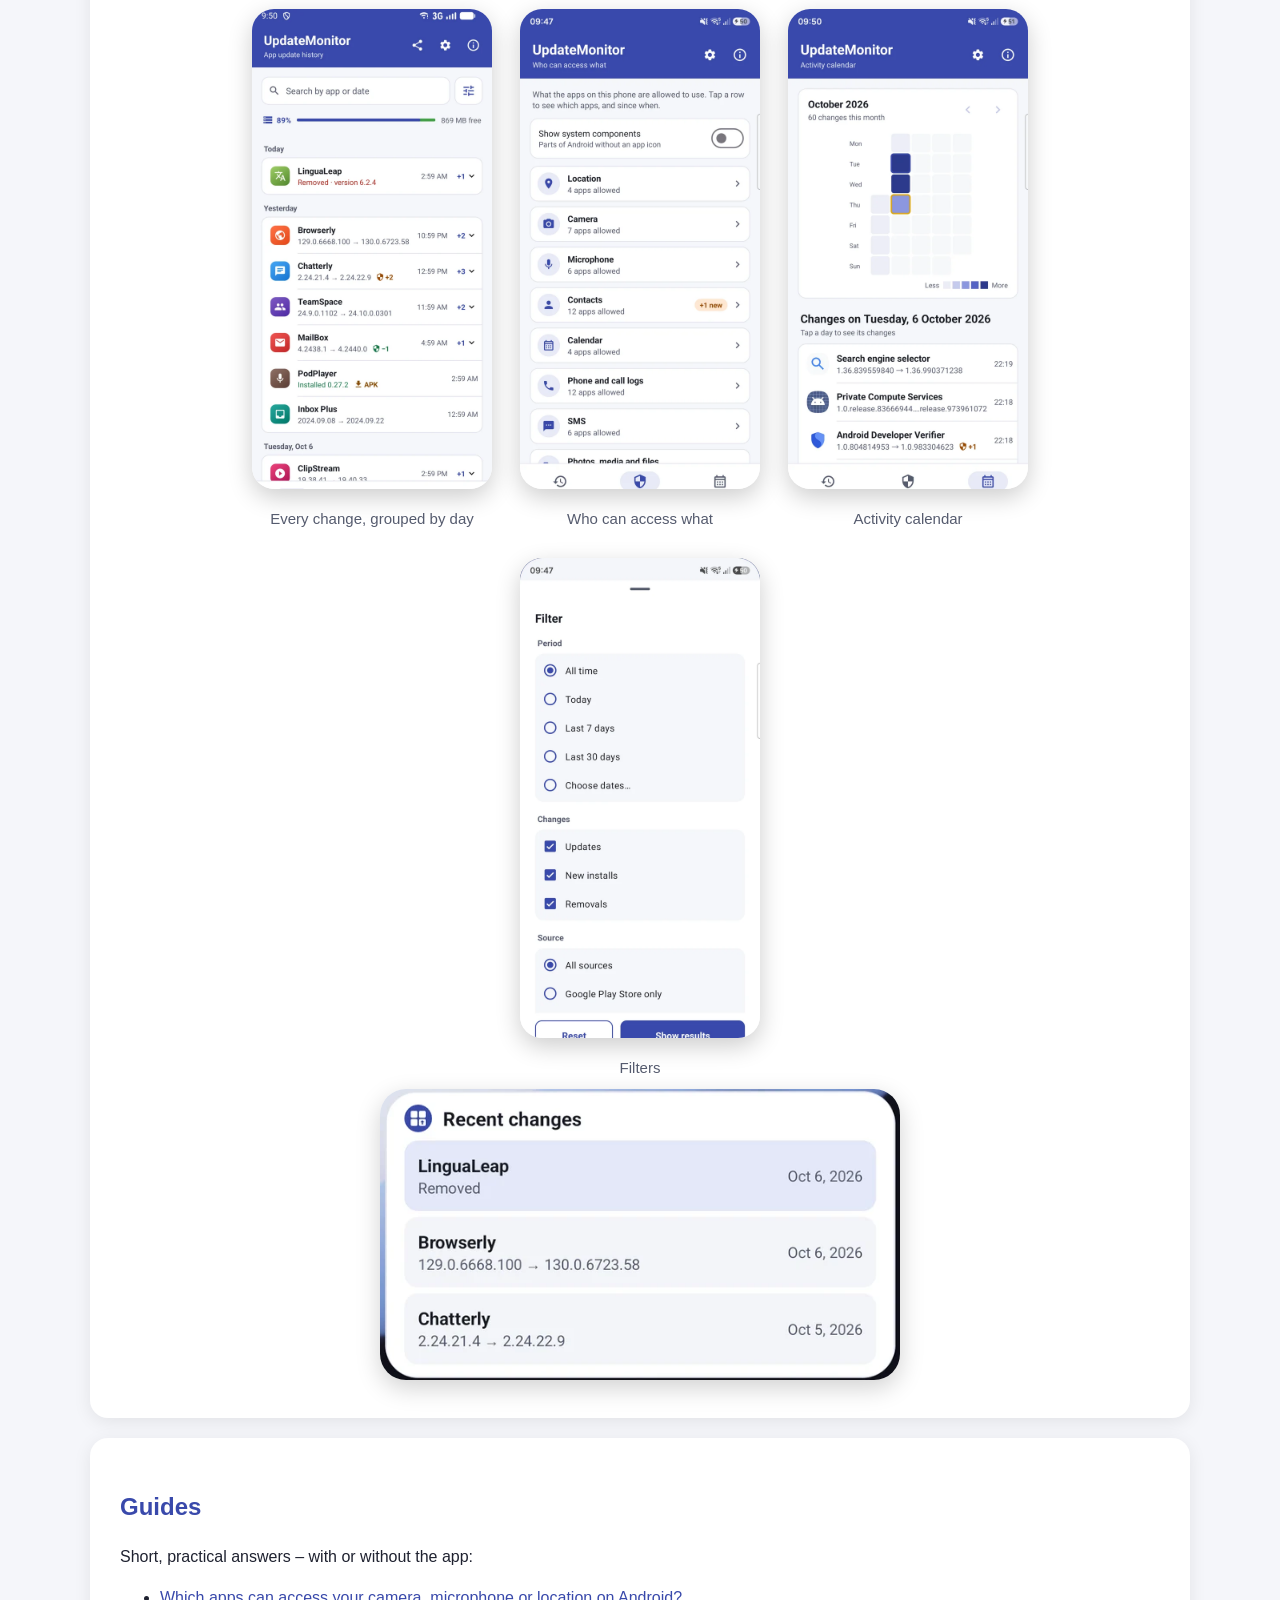
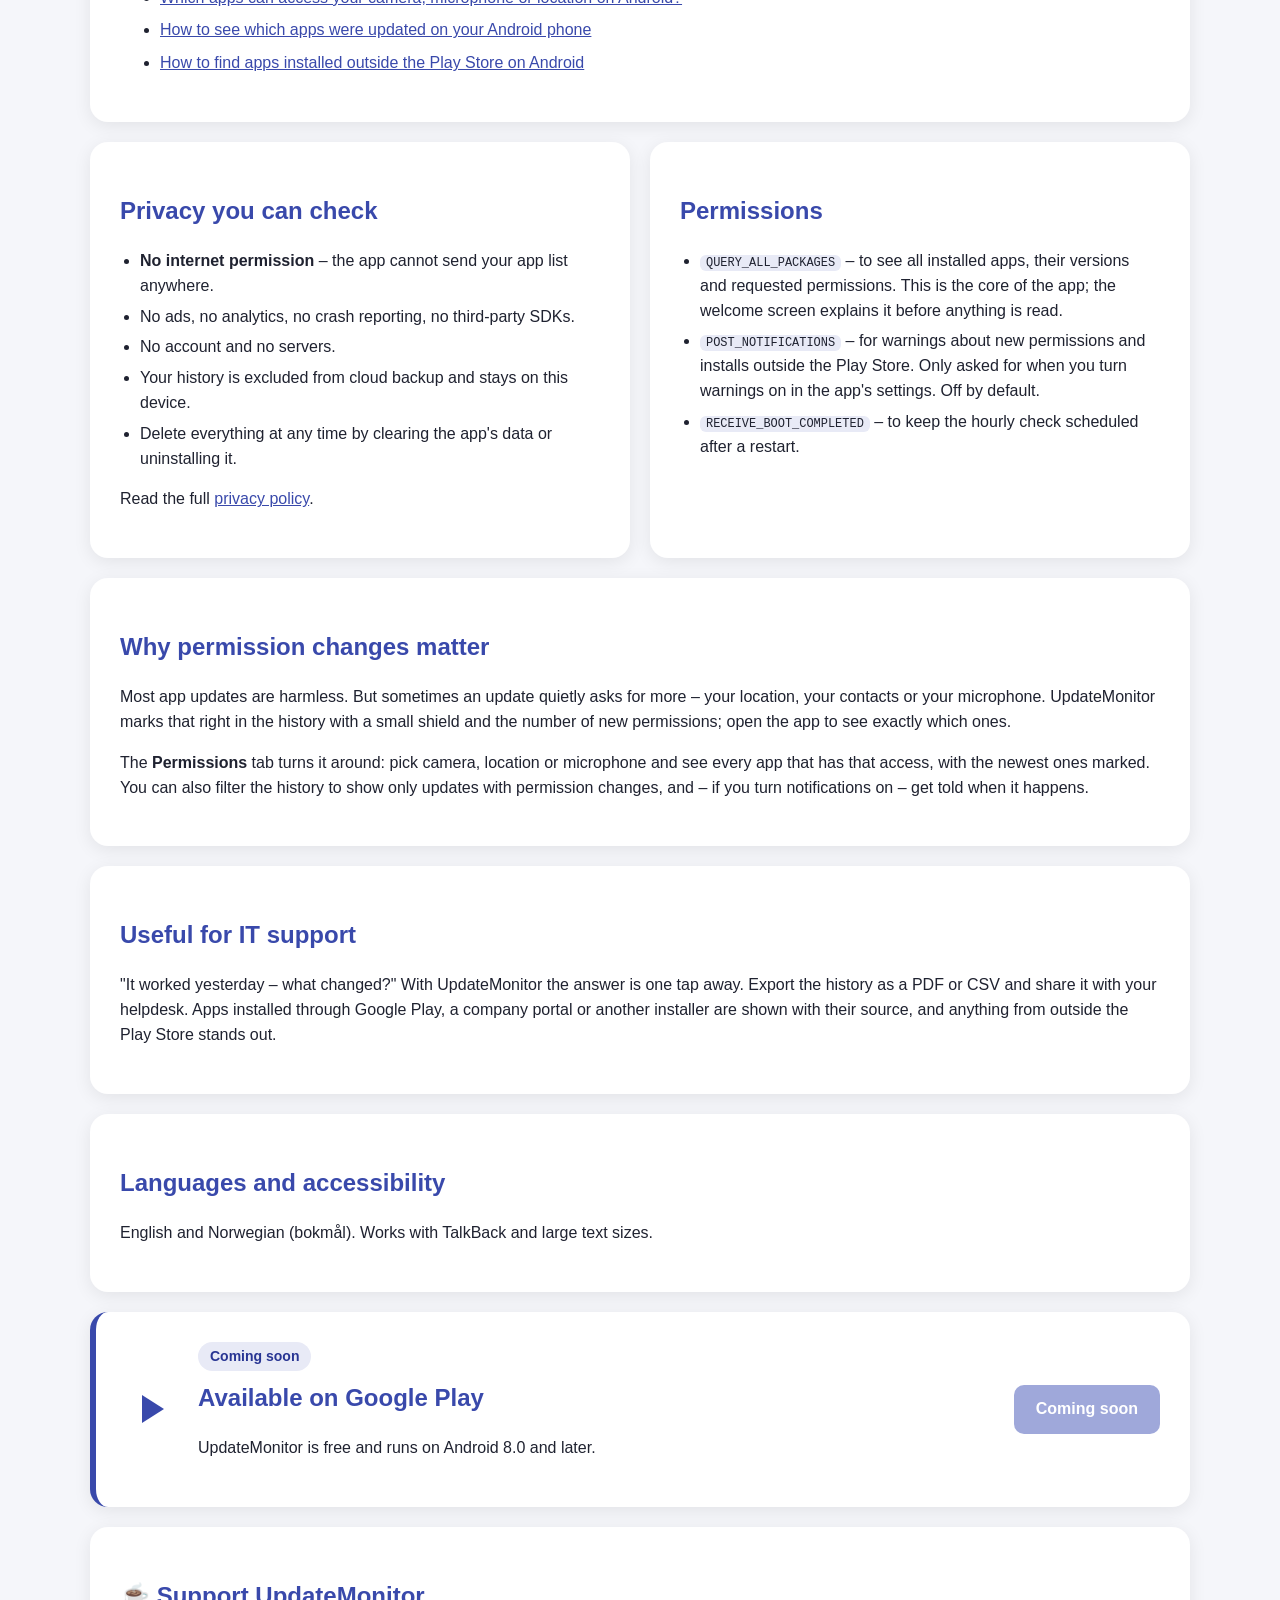
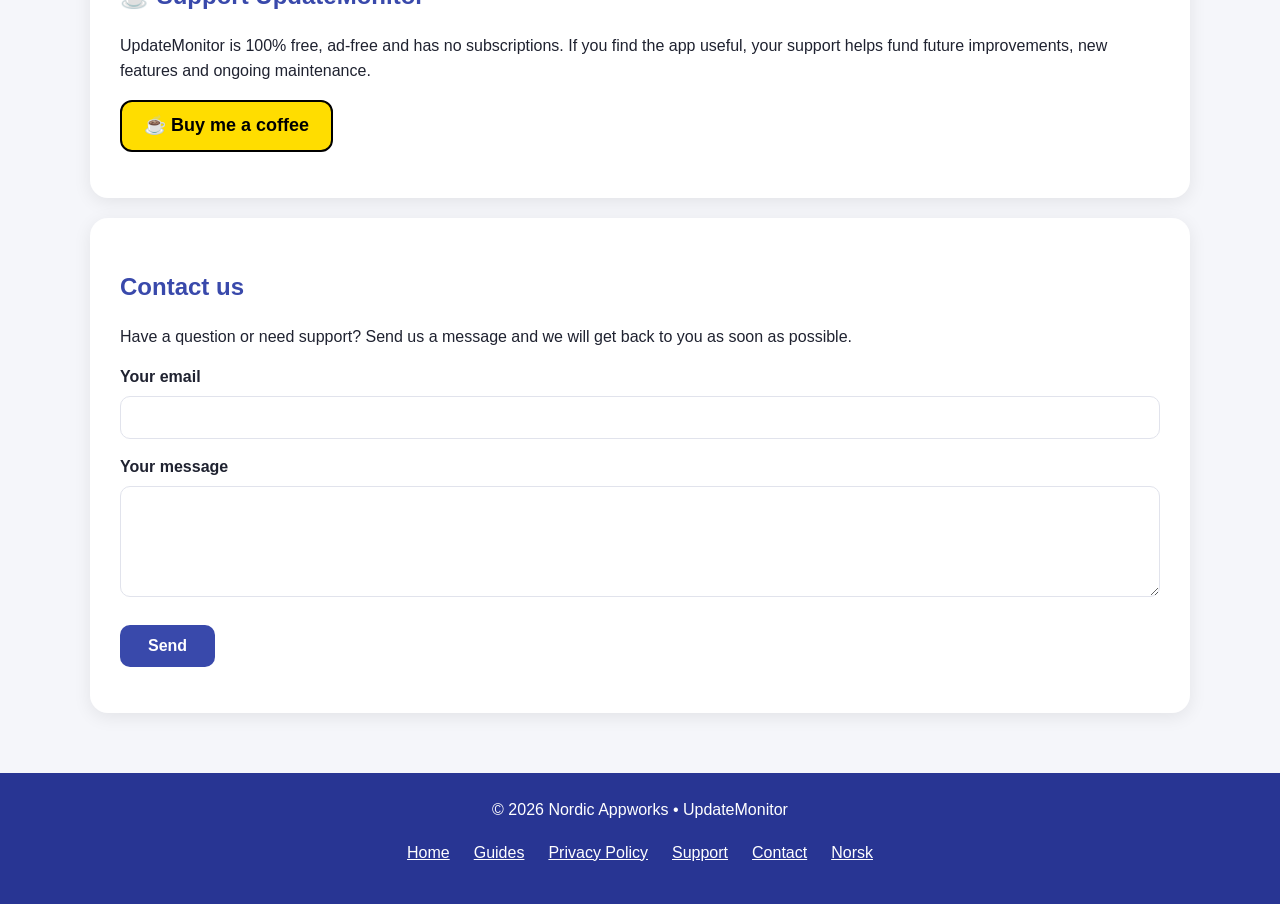
==== commit 7cad44b9: "Guides, Norwegian homepage, search-friendly title and description, sitemap" ====
--- a/index.html
+++ b/index.html
@@ -3,15 +3,18 @@
 <head>
   <meta charset="utf-8">
   <meta name="viewport" content="width=device-width, initial-scale=1">
-  <title>UpdateMonitor – Android App Update History | Nordic Appworks</title>
-  <meta name="description" content="UpdateMonitor records every app update, install and removal on your Android device, shows which apps can use your camera, location and more, and flags apps from outside the Play Store. No internet permission, no ads, no tracking.">
+  <title>UpdateMonitor – App Update History &amp; Permission Checker for Android</title>
+  <meta name="description" content="See which Android apps were updated, which apps can use your camera, microphone or location, and which came from outside the Play Store. Free, offline, no ads.">
   <link rel="canonical" href="https://updatemonitor.app/">
+  <link rel="alternate" hreflang="en" href="https://updatemonitor.app/">
+  <link rel="alternate" hreflang="nb" href="https://updatemonitor.app/no/">
+  <link rel="alternate" hreflang="x-default" href="https://updatemonitor.app/">
   <link rel="icon" href="favicon.ico" sizes="any">
   <link rel="icon" href="favicon.png" type="image/png">
   <link rel="apple-touch-icon" href="img/apple-touch-icon.png">
   <meta name="theme-color" content="#283593">
   <meta property="og:type" content="website">
-  <meta property="og:title" content="UpdateMonitor – Android App Update History">
+  <meta property="og:title" content="UpdateMonitor – App Update History &amp; Permission Checker for Android">
   <meta property="og:description" content="Every app update, install and removal on your device – with permission changes. No internet, no ads, no tracking.">
   <meta property="og:url" content="https://updatemonitor.app/">
   <meta property="og:image" content="https://updatemonitor.app/img/og-image.png">
@@ -61,7 +64,7 @@
 
   <section class="card">
     <span class="badge">Coming soon to Google Play</span>
-    <h1>UpdateMonitor – Android App Update History</h1>
+    <h1>UpdateMonitor – app update history and permission checker for Android</h1>
     <p class="tagline">Know exactly which apps changed on your phone, and when.</p>
     <p>UpdateMonitor keeps a clear history of every app update, new install and removal on your Android device – with the old and new version, the date and time, and which permissions an app gained or lost. It also shows which apps can use your camera, location, microphone and more, and flags apps that didn't come from the Play Store. Everything stays on your device: the app has no internet permission at all.</p>
   </section>
@@ -155,6 +158,16 @@
     <div class="widget-shot">
       <picture><source srcset="img/widget.webp" type="image/webp"><img src="img/widget.png" width="600" height="336" loading="lazy" alt="UpdateMonitor home screen widget with the latest changes"></picture>
     </div>
+  </section>
+
+  <section class="card" id="guides">
+    <h2>Guides</h2>
+    <p>Short, practical answers – with or without the app:</p>
+    <ul class="guide-links">
+      <li><a href="guides/android-app-permissions.html">Which apps can access your camera, microphone or location on Android?</a></li>
+      <li><a href="guides/android-app-update-history.html">How to see which apps were updated on your Android phone</a></li>
+      <li><a href="guides/find-apps-outside-play-store.html">How to find apps installed outside the Play Store on Android</a></li>
+    </ul>
   </section>
 
   <div class="two-col">
@@ -232,9 +245,11 @@
   <div>© 2026 Nordic Appworks • UpdateMonitor</div>
   <nav>
     <a href="./">Home</a>
+    <a href="guides/">Guides</a>
     <a href="privacy.html">Privacy Policy</a>
     <a href="#support">Support</a>
     <a href="#contact">Contact</a>
+    <a href="no/" hreflang="nb" lang="nb">Norsk</a>
   </nav>
 </footer>
 
--- a/style.css
+++ b/style.css
@@ -121,6 +121,26 @@
 .footer nav { margin-top: 4px; display: flex; flex-wrap: wrap; justify-content: center; }
 .footer nav a { display: inline-block; padding: 14px 12px; min-height: 48px; box-sizing: border-box; }
 
+/* Guides */
+.guide { max-width: 760px; margin-left: auto; margin-right: auto; }
+.guide h2 { margin-top: 30px; }
+.guide .meta { color: var(--muted); font-size: 14px; margin-top: -8px; }
+.breadcrumbs { font-size: 14px; margin-bottom: 10px; color: var(--muted); }
+.breadcrumbs a { text-decoration: none; font-weight: 600; }
+.steps li { margin: 8px 0; }
+.note { background: var(--accent-soft); border-radius: 10px; padding: 12px 16px; }
+.cta { margin-top: 34px; padding: 22px; border-radius: 14px; background: var(--accent-soft); }
+.cta h2 { margin-top: 0; }
+.guide-links li { margin: 8px 0; }
+.guide-grid { display: grid; grid-template-columns: repeat(auto-fit, minmax(280px, 1fr)); gap: 20px; }
+.guide-card {
+  display: block; background: var(--card); border-radius: 18px; padding: 24px; text-decoration: none; color: var(--text);
+  box-shadow: 0 4px 18px rgba(0, 0, 0, .08); border-top: 5px solid var(--accent);
+}
+.guide-card:hover { box-shadow: 0 6px 24px rgba(0, 0, 0, .14); }
+.guide-card h2 { font-size: 20px; margin-top: 0; }
+.guide-card p { color: var(--muted); margin: 0; }
+
 @media (max-width: 600px) {
   .container { padding: 20px 14px 32px; }
   .card { padding: 22px; }
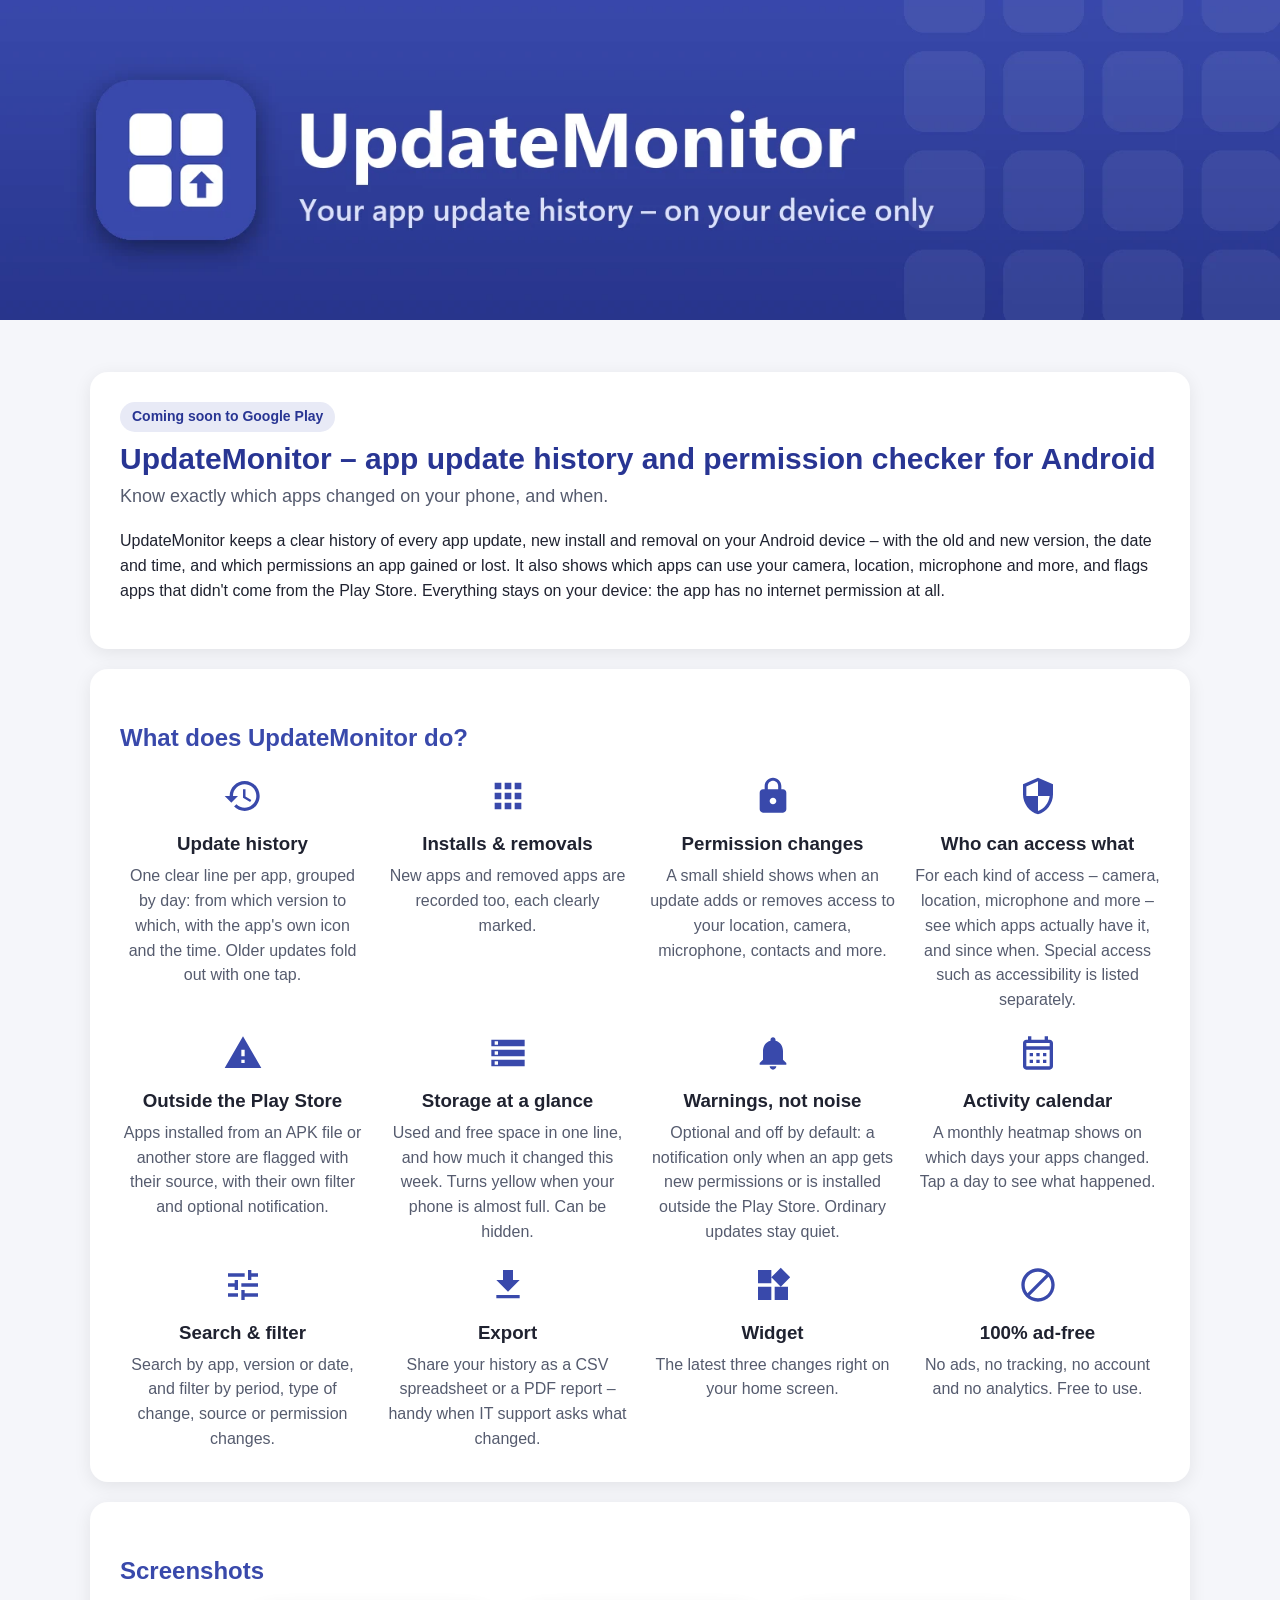
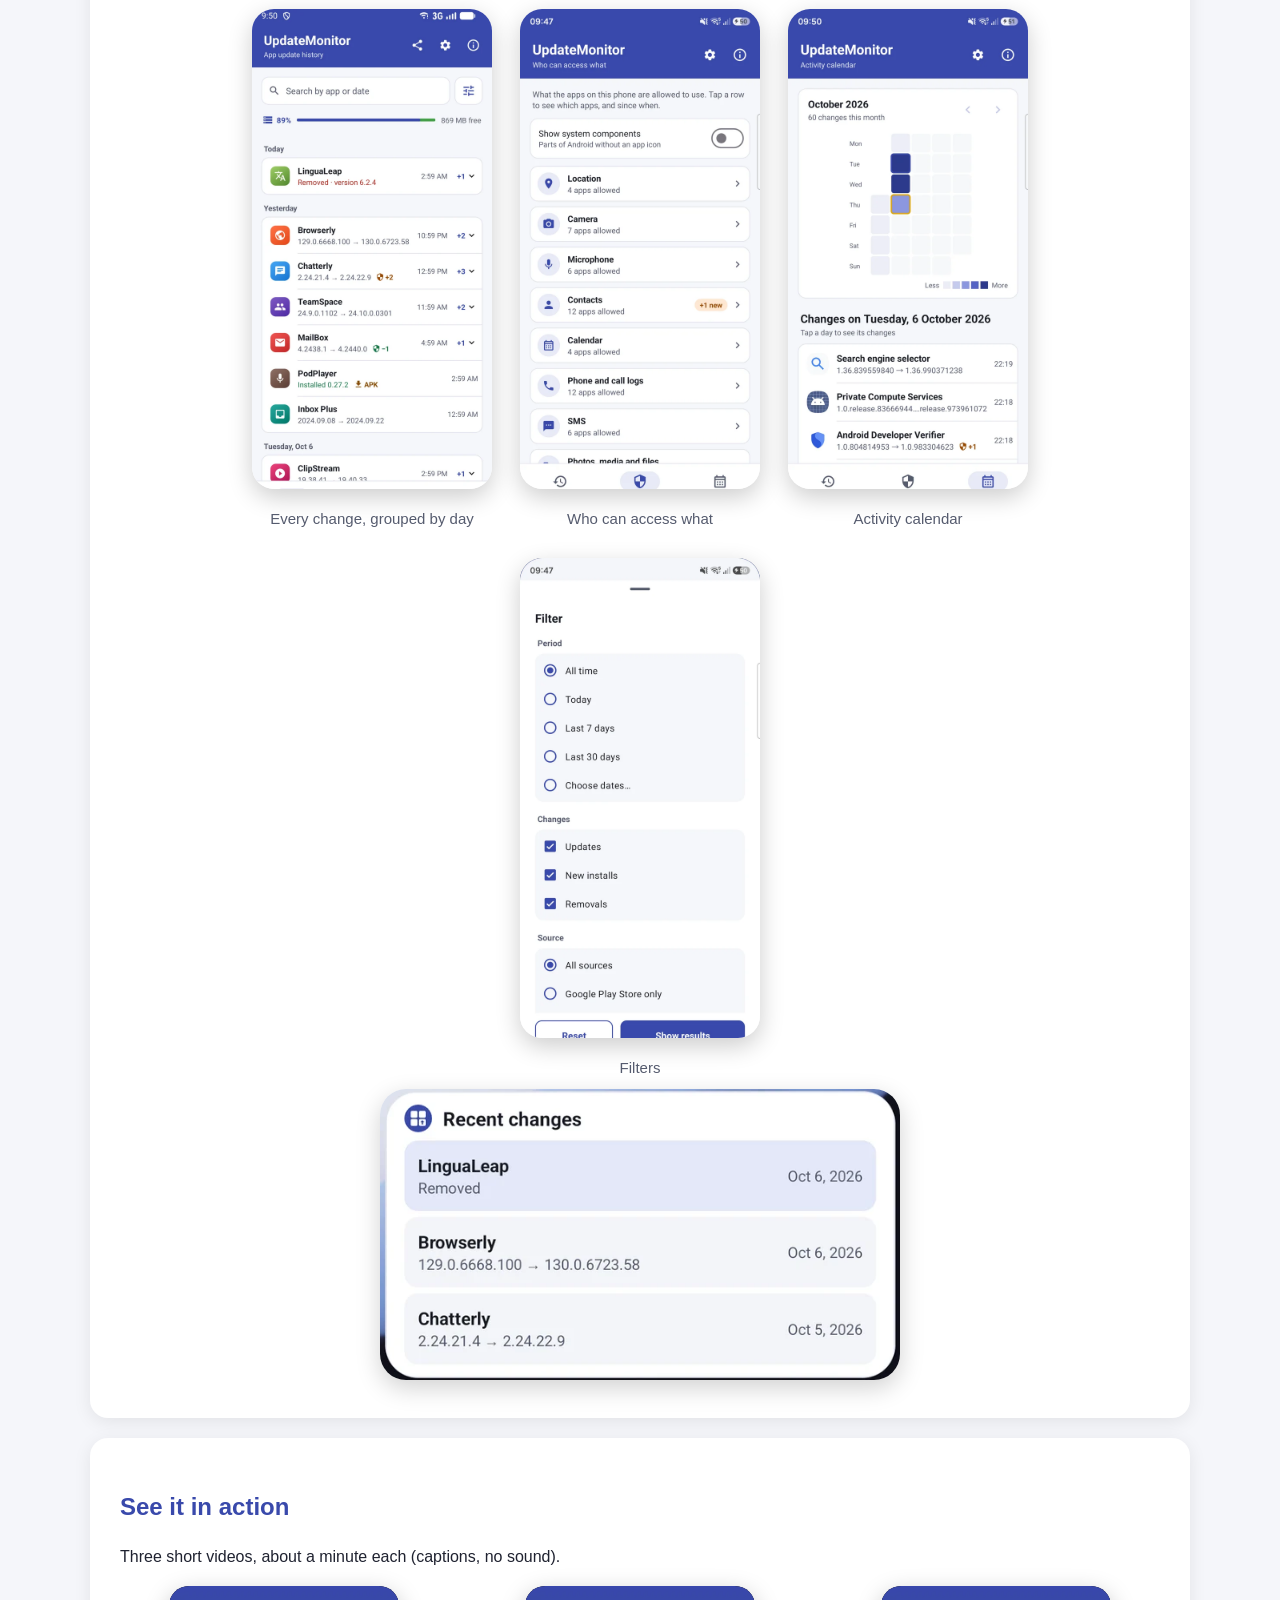
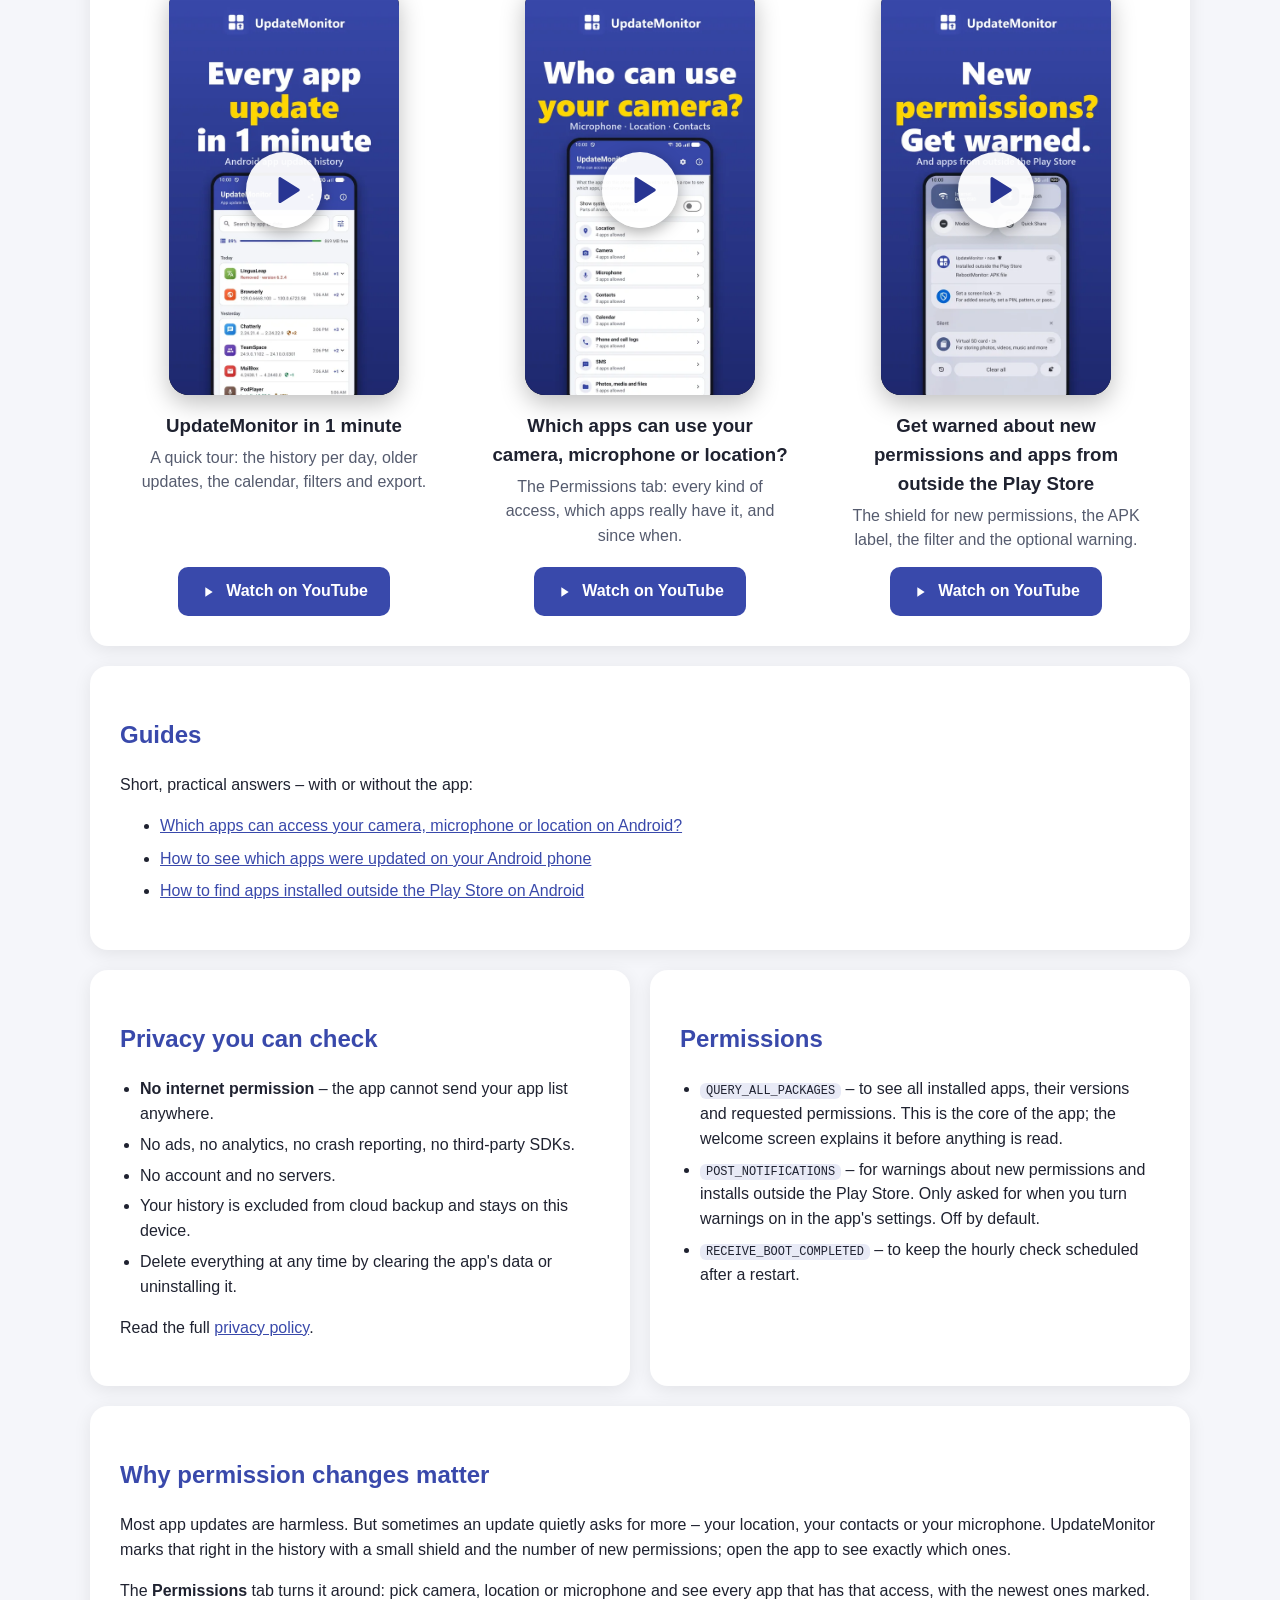
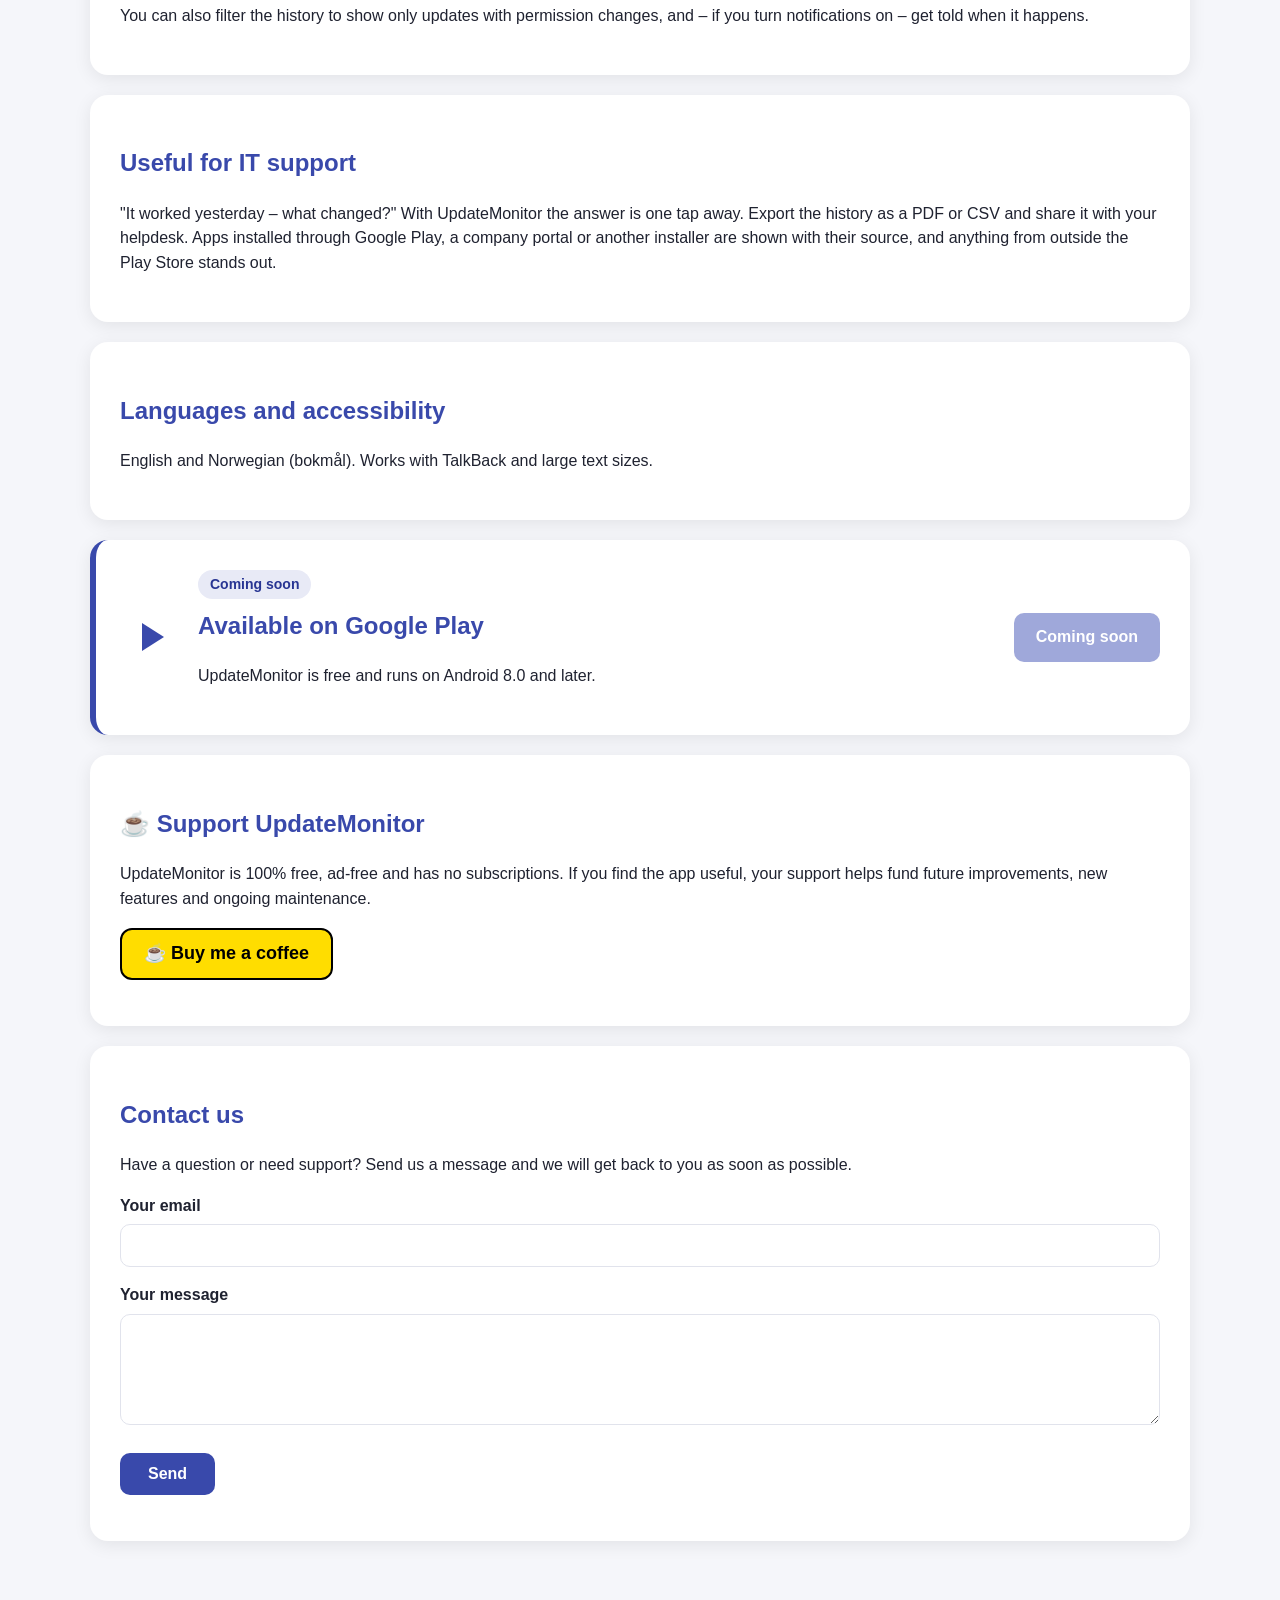
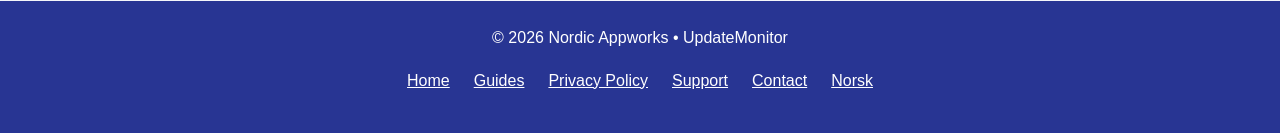
==== commit ac5b9e08: "Videos: See it in action on the homepage (EN/NO), one video per guide, VideoObject data" ====
--- a/index.html
+++ b/index.html
@@ -33,6 +33,43 @@
     "publisher": { "@type": "Organization", "name": "Nordic Appworks" }
   }
   </script>
+  <script type="application/ld+json">
+[
+  {
+    "@context": "https://schema.org",
+    "@type": "VideoObject",
+    "name": "UpdateMonitor in 1 minute",
+    "description": "A quick tour: the history per day, older updates, the calendar, filters and export.",
+    "thumbnailUrl": "https://updatemonitor.app/img/video-1.jpg",
+    "uploadDate": "2026-10-08",
+    "duration": "PT1M12S",
+    "contentUrl": "https://youtube.com/shorts/0LE4vzGjj98",
+    "embedUrl": "https://www.youtube-nocookie.com/embed/0LE4vzGjj98"
+  },
+  {
+    "@context": "https://schema.org",
+    "@type": "VideoObject",
+    "name": "Which apps can use your camera, microphone or location?",
+    "description": "The Permissions tab: every kind of access, which apps really have it, and since when.",
+    "thumbnailUrl": "https://updatemonitor.app/img/video-2.jpg",
+    "uploadDate": "2026-10-08",
+    "duration": "PT50S",
+    "contentUrl": "https://youtube.com/shorts/-YNwwlB9cz0",
+    "embedUrl": "https://www.youtube-nocookie.com/embed/-YNwwlB9cz0"
+  },
+  {
+    "@context": "https://schema.org",
+    "@type": "VideoObject",
+    "name": "Get warned about new permissions and apps from outside the Play Store",
+    "description": "The shield for new permissions, the APK label, the filter and the optional warning.",
+    "thumbnailUrl": "https://updatemonitor.app/img/video-3.jpg",
+    "uploadDate": "2026-10-08",
+    "duration": "PT1M16S",
+    "contentUrl": "https://youtube.com/shorts/X3xFkaH3P44",
+    "embedUrl": "https://www.youtube-nocookie.com/embed/X3xFkaH3P44"
+  }
+]
+  </script>
 </head>
 <body>
 
@@ -157,6 +194,31 @@
     </div>
     <div class="widget-shot">
       <picture><source srcset="img/widget.webp" type="image/webp"><img src="img/widget.png" width="600" height="336" loading="lazy" alt="UpdateMonitor home screen widget with the latest changes"></picture>
+    </div>
+  </section>
+
+  <section class="card" id="videos">
+    <h2>See it in action</h2>
+    <p>Three short videos, about a minute each (captions, no sound).</p>
+    <div class="videos">
+      <div class="video-item">
+        <div class="yt" data-id="0LE4vzGjj98" data-title="UpdateMonitor in 1 minute"><button type="button" aria-label="Play the video: UpdateMonitor in 1 minute"><picture><source srcset="img/video-1.webp" type="image/webp"><img src="img/video-1.jpg" width="540" height="960" alt="UpdateMonitor in 1 minute" loading="lazy" decoding="async"></picture><span class="play" aria-hidden="true"><svg viewBox="0 0 24 24"><path d="M6 3.8v16.4a1 1 0 0 0 1.5.9l13-8.2a1 1 0 0 0 0-1.7l-13-8.2A1 1 0 0 0 6 3.8z"/></svg></span></button></div>
+        <h3>UpdateMonitor in 1 minute</h3>
+        <p>A quick tour: the history per day, older updates, the calendar, filters and export.</p>
+        <a class="play-btn" href="https://youtube.com/shorts/0LE4vzGjj98" target="_blank" rel="noopener"><svg class="icon" aria-hidden="true"><use href="#i-play"/></svg> Watch on YouTube</a>
+      </div>
+      <div class="video-item">
+        <div class="yt" data-id="-YNwwlB9cz0" data-title="Which apps can use your camera, microphone or location?"><button type="button" aria-label="Play the video: Which apps can use your camera, microphone or location?"><picture><source srcset="img/video-2.webp" type="image/webp"><img src="img/video-2.jpg" width="540" height="960" alt="Which apps can use your camera, microphone or location?" loading="lazy" decoding="async"></picture><span class="play" aria-hidden="true"><svg viewBox="0 0 24 24"><path d="M6 3.8v16.4a1 1 0 0 0 1.5.9l13-8.2a1 1 0 0 0 0-1.7l-13-8.2A1 1 0 0 0 6 3.8z"/></svg></span></button></div>
+        <h3>Which apps can use your camera, microphone or location?</h3>
+        <p>The Permissions tab: every kind of access, which apps really have it, and since when.</p>
+        <a class="play-btn" href="https://youtube.com/shorts/-YNwwlB9cz0" target="_blank" rel="noopener"><svg class="icon" aria-hidden="true"><use href="#i-play"/></svg> Watch on YouTube</a>
+      </div>
+      <div class="video-item">
+        <div class="yt" data-id="X3xFkaH3P44" data-title="Get warned about new permissions and apps from outside the Play Store"><button type="button" aria-label="Play the video: Get warned about new permissions and apps from outside the Play Store"><picture><source srcset="img/video-3.webp" type="image/webp"><img src="img/video-3.jpg" width="540" height="960" alt="Get warned about new permissions and apps from outside the Play Store" loading="lazy" decoding="async"></picture><span class="play" aria-hidden="true"><svg viewBox="0 0 24 24"><path d="M6 3.8v16.4a1 1 0 0 0 1.5.9l13-8.2a1 1 0 0 0 0-1.7l-13-8.2A1 1 0 0 0 6 3.8z"/></svg></span></button></div>
+        <h3>Get warned about new permissions and apps from outside the Play Store</h3>
+        <p>The shield for new permissions, the APK label, the filter and the optional warning.</p>
+        <a class="play-btn" href="https://youtube.com/shorts/X3xFkaH3P44" target="_blank" rel="noopener"><svg class="icon" aria-hidden="true"><use href="#i-play"/></svg> Watch on YouTube</a>
+      </div>
     </div>
   </section>
 
@@ -281,5 +343,23 @@
     }
   });
 </script>
+<script>
+  // Load the YouTube player only after a click (youtube-nocookie); a local file: page opens YouTube instead
+  document.querySelectorAll(".yt").forEach(function (box) {
+    var button = box.querySelector("button");
+    if (!button) return;
+    button.addEventListener("click", function () {
+      var id = box.getAttribute("data-id");
+      if (location.protocol === "file:") { window.open("https://youtube.com/shorts/" + id, "_blank", "noopener"); return; }
+      var frame = document.createElement("iframe");
+      frame.src = "https://www.youtube-nocookie.com/embed/" + id + "?autoplay=1&rel=0&playsinline=1";
+      frame.title = box.getAttribute("data-title");
+      frame.allow = "accelerometer; autoplay; encrypted-media; picture-in-picture";
+      frame.allowFullscreen = true;
+      frame.referrerPolicy = "strict-origin-when-cross-origin";
+      box.replaceChildren(frame);
+    });
+  });
+</script>
 </body>
 </html>
--- a/style.css
+++ b/style.css
@@ -121,6 +121,29 @@
 .footer nav { margin-top: 4px; display: flex; flex-wrap: wrap; justify-content: center; }
 .footer nav a { display: inline-block; padding: 14px 12px; min-height: 48px; box-sizing: border-box; }
 
+/* Videos: thumbnail with a play button; the player loads only after a click */
+.yt { position: relative; width: 100%; max-width: 230px; aspect-ratio: 9 / 16; border-radius: 20px; overflow: hidden;
+  box-shadow: 0 8px 25px rgba(0, 0, 0, .25); background: #000; margin: 0 auto; }
+.yt picture { position: absolute; inset: 0; display: block; }
+.yt img { width: 100%; height: 100%; object-fit: cover; display: block; }
+.yt > button { position: absolute; inset: 0; width: 100%; border: 0; background: transparent; cursor: pointer; padding: 0; }
+.yt .play { position: absolute; left: 50%; top: 50%; transform: translate(-50%, -50%); width: 76px; height: 76px; border-radius: 50%;
+  background: rgba(255, 255, 255, .94); display: flex; align-items: center; justify-content: center; box-shadow: 0 4px 16px rgba(0, 0, 0, .35); }
+.yt .play svg { width: 34px; height: 34px; fill: var(--primary-dark); margin-left: 5px; }
+.yt > button:hover .play { background: #fff; }
+.yt > button:focus-visible { outline: 4px solid #9fa8da; outline-offset: -4px; }
+.yt iframe { position: absolute; inset: 0; width: 100%; height: 100%; border: 0; }
+.videos { display: grid; grid-template-columns: repeat(auto-fit, minmax(230px, 1fr)); gap: 28px; margin-top: 12px; }
+.video-item { text-align: center; max-width: 300px; margin: 0 auto; display: flex; flex-direction: column; align-items: center; }
+.video-item .play-btn { margin-top: auto; }
+.video-item h3 { margin: 16px 0 6px; }
+.video-item p { color: var(--muted); margin: 0 0 14px; }
+.video-block { display: flex; align-items: center; justify-content: center; gap: 32px; flex-wrap: wrap; margin: 30px 0 0;
+  padding: 24px; border-radius: 14px; border: 1px solid var(--border); }
+.video-block .video-text { flex: 1; min-width: 240px; max-width: 360px; }
+.video-block h2 { margin-top: 0; }
+.video-block .yt { margin: 0; flex: 0 0 auto; width: 230px; }
+
 /* Guides */
 .guide { max-width: 760px; margin-left: auto; margin-right: auto; }
 .guide h2 { margin-top: 30px; }
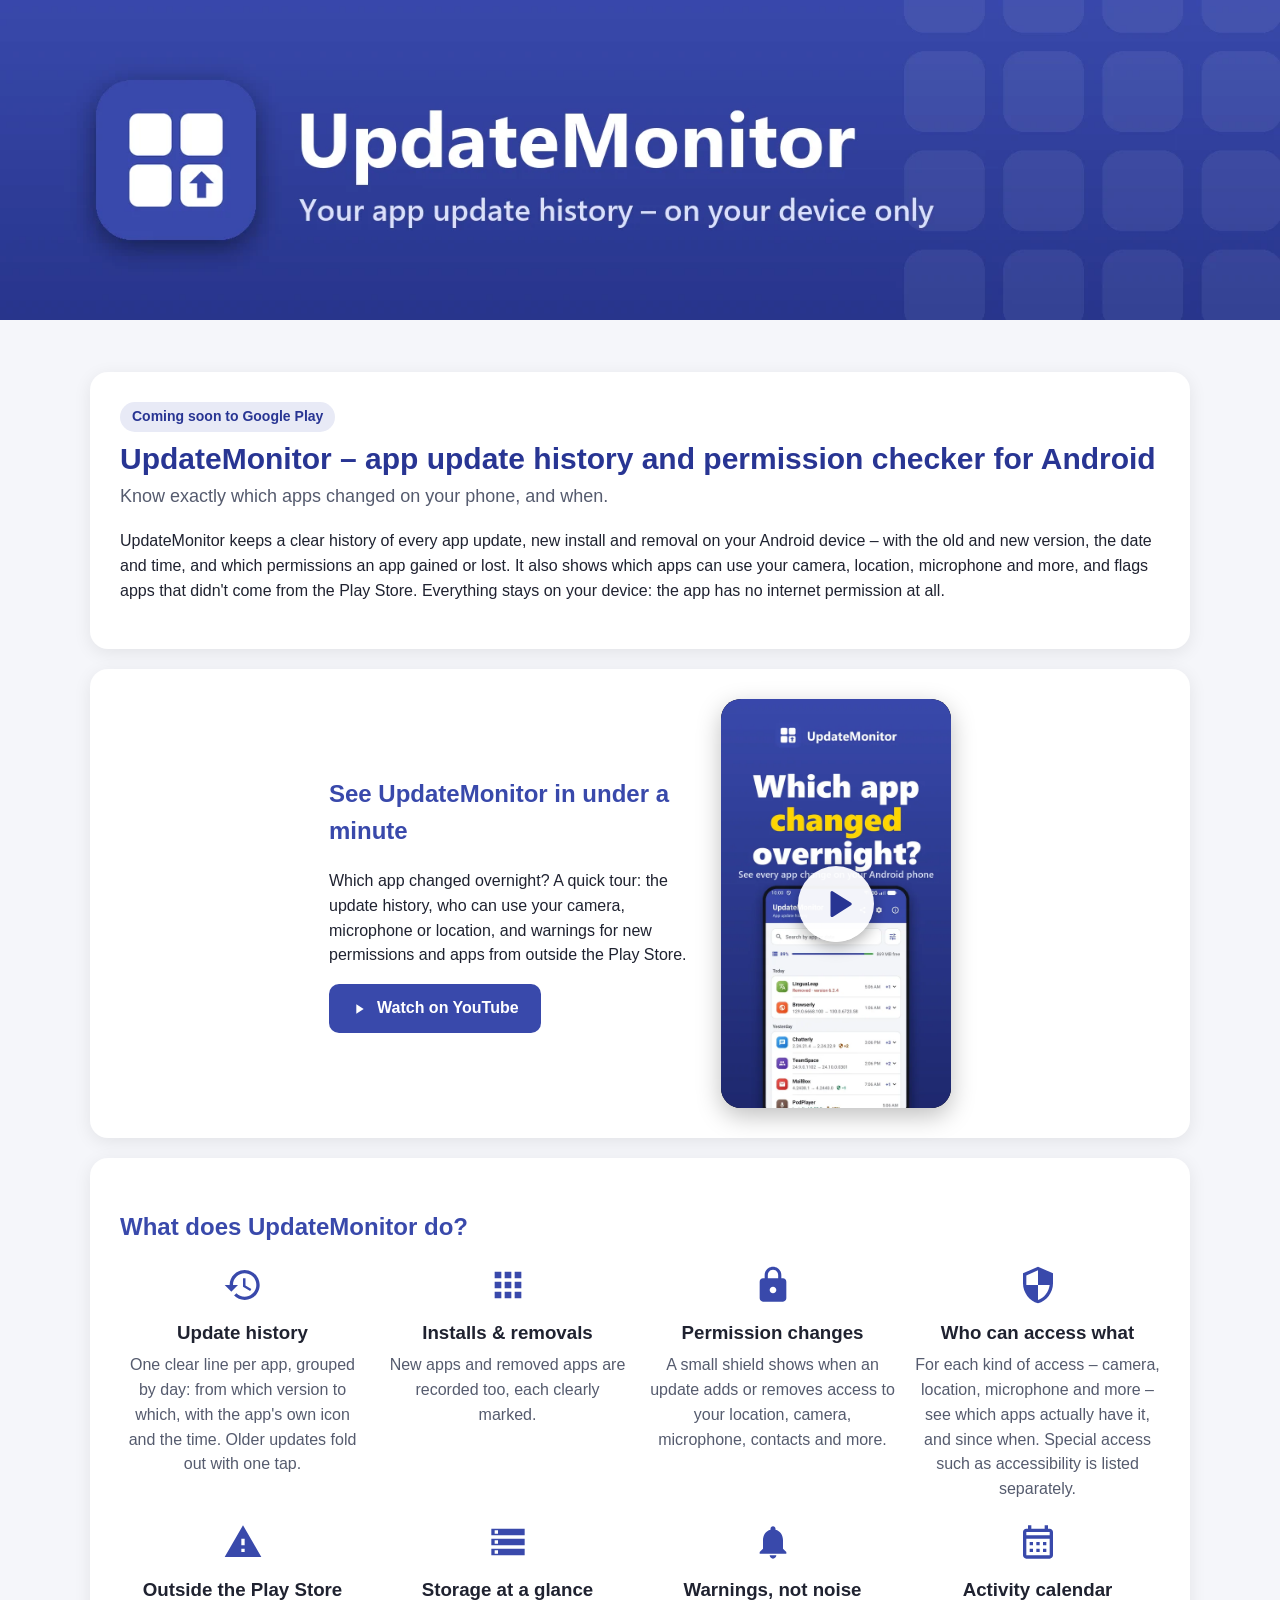
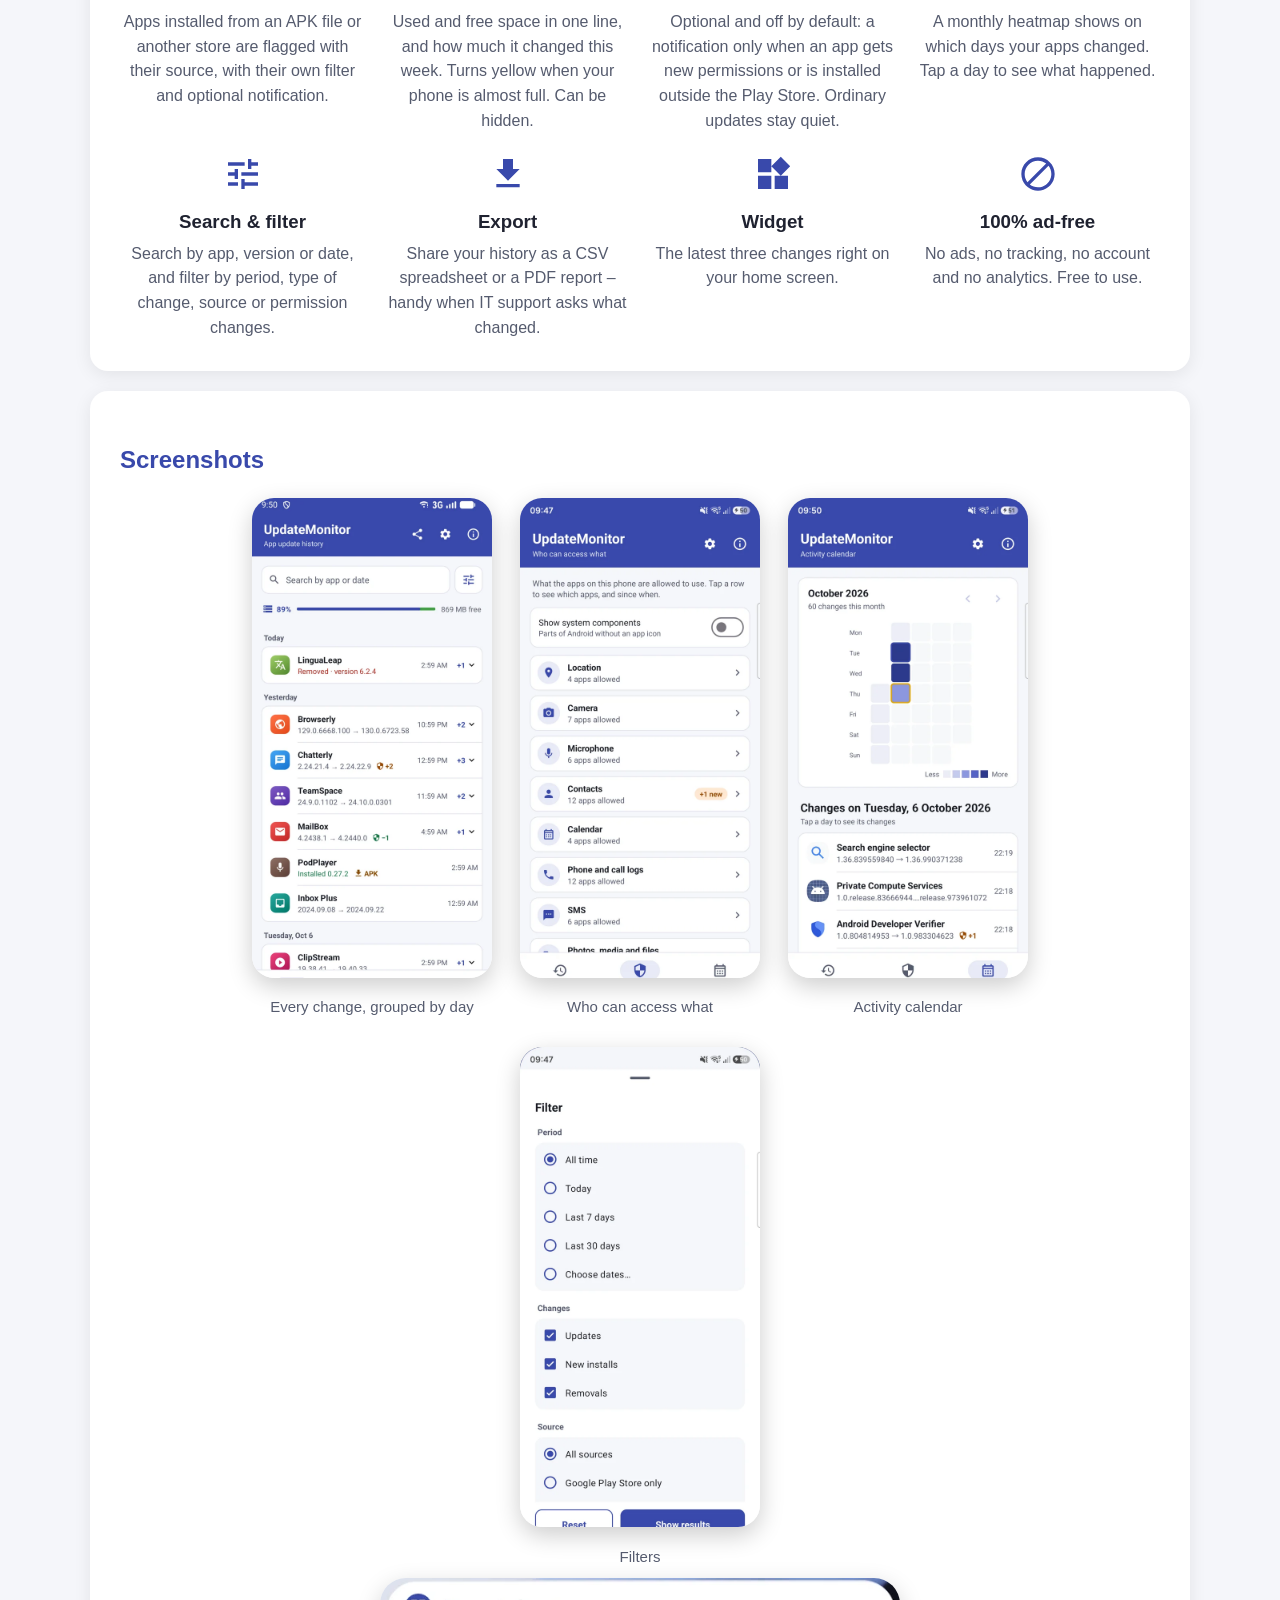
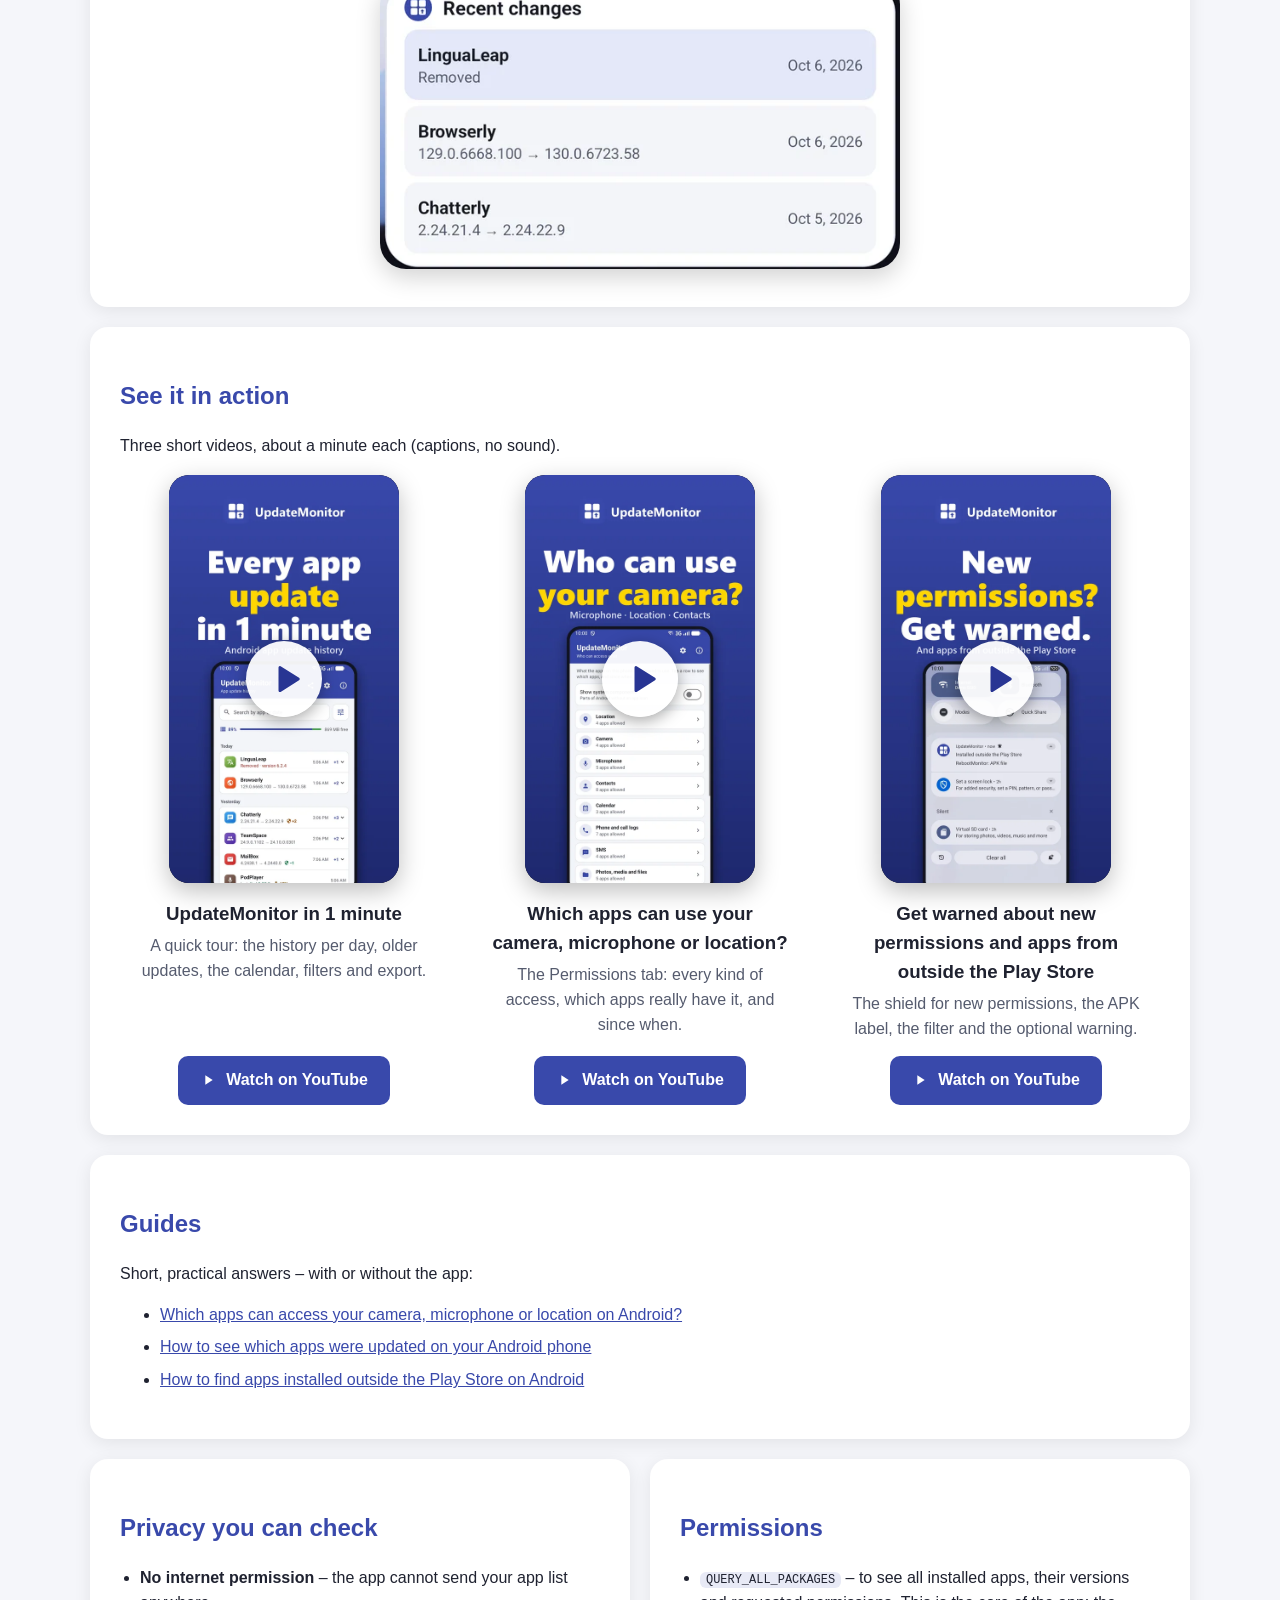
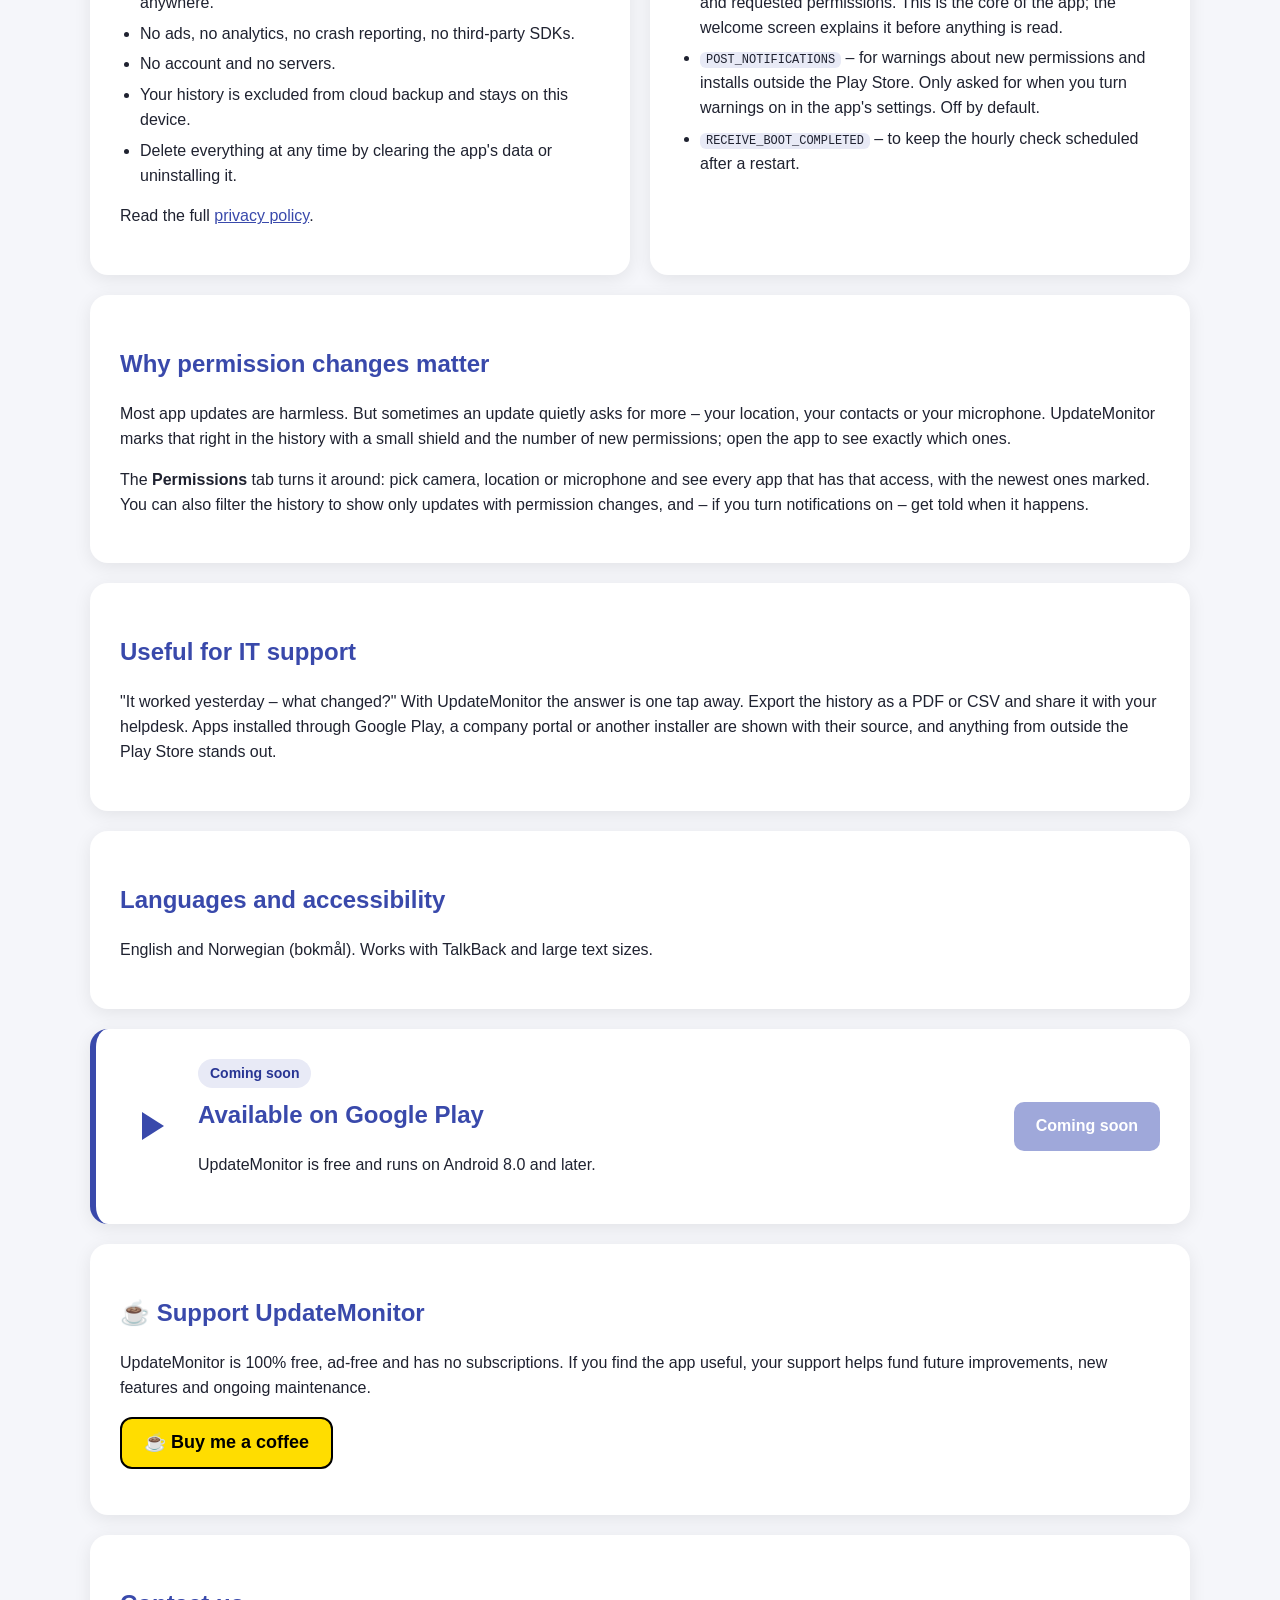
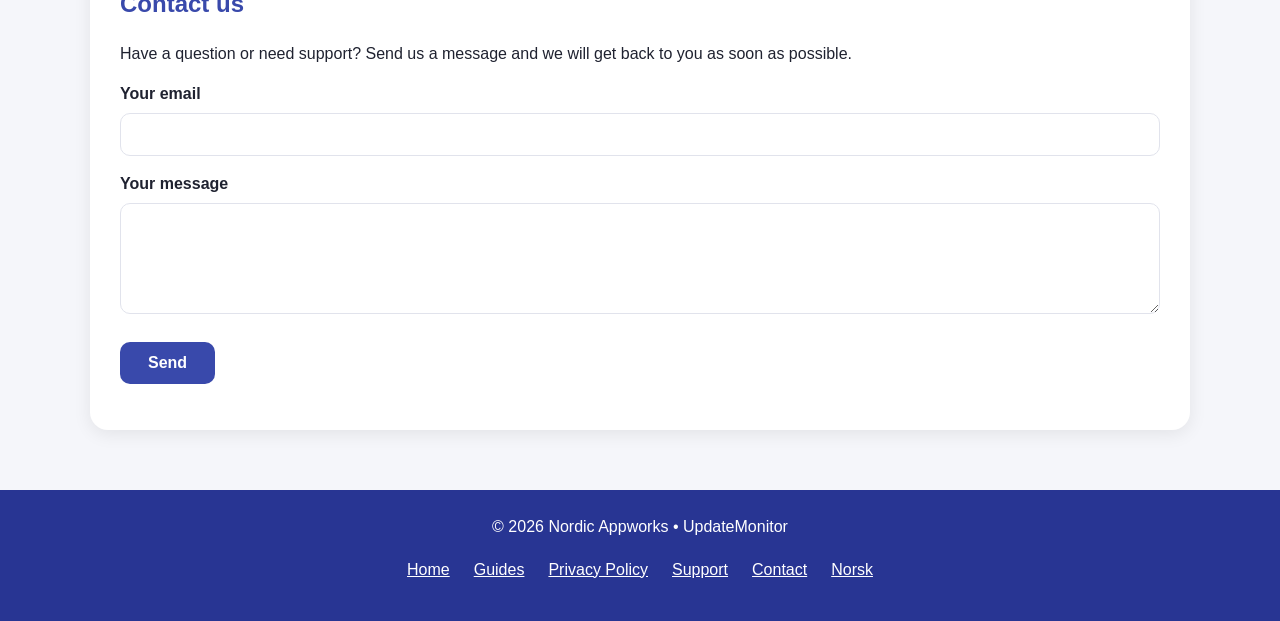
==== commit 3012f9dd: "Promo video at the top of the homepage (EN/NO)" ====
--- a/index.html
+++ b/index.html
@@ -70,6 +70,19 @@
   }
 ]
   </script>
+  <script type="application/ld+json">
+{
+  "@context": "https://schema.org",
+  "@type": "VideoObject",
+  "name": "UpdateMonitor – see every app change on your Android phone",
+  "description": "A quick tour of UpdateMonitor: update history, who can use your camera, microphone or location, and warnings for new permissions and apps from outside the Play Store.",
+  "thumbnailUrl": "https://updatemonitor.app/img/video-promo.jpg",
+  "uploadDate": "2026-10-08",
+  "duration": "PT56S",
+  "contentUrl": "https://youtube.com/shorts/Ogi1GAPPjlM",
+  "embedUrl": "https://www.youtube-nocookie.com/embed/Ogi1GAPPjlM"
+}
+  </script>
 </head>
 <body>
 
@@ -104,6 +117,17 @@
     <h1>UpdateMonitor – app update history and permission checker for Android</h1>
     <p class="tagline">Know exactly which apps changed on your phone, and when.</p>
     <p>UpdateMonitor keeps a clear history of every app update, new install and removal on your Android device – with the old and new version, the date and time, and which permissions an app gained or lost. It also shows which apps can use your camera, location, microphone and more, and flags apps that didn't come from the Play Store. Everything stays on your device: the app has no internet permission at all.</p>
+  </section>
+
+  <section class="card" id="promo">
+    <div class="video-block promo">
+      <div class="video-text">
+        <h2>See UpdateMonitor in under a minute</h2>
+        <p>Which app changed overnight? A quick tour: the update history, who can use your camera, microphone or location, and warnings for new permissions and apps from outside the Play Store.</p>
+        <a class="play-btn" href="https://youtube.com/shorts/Ogi1GAPPjlM" target="_blank" rel="noopener"><svg class="icon" aria-hidden="true"><use href="#i-play"/></svg> Watch on YouTube</a>
+      </div>
+      <div class="yt" data-id="Ogi1GAPPjlM" data-title="UpdateMonitor in under a minute"><button type="button" aria-label="Play the UpdateMonitor promo video"><picture><source srcset="img/video-promo.webp" type="image/webp"><img src="img/video-promo.jpg" width="540" height="960" alt="UpdateMonitor in under a minute" loading="lazy" decoding="async"></picture><span class="play" aria-hidden="true"><svg viewBox="0 0 24 24"><path d="M6 3.8v16.4a1 1 0 0 0 1.5.9l13-8.2a1 1 0 0 0 0-1.7l-13-8.2A1 1 0 0 0 6 3.8z"/></svg></span></button></div>
+    </div>
   </section>
 
   <section class="card">
--- a/style.css
+++ b/style.css
@@ -144,6 +144,8 @@
 .video-block h2 { margin-top: 0; }
 .video-block .yt { margin: 0; flex: 0 0 auto; width: 230px; }
 
+.video-block.promo { border: 0; padding: 0; margin: 0; }
+
 /* Guides */
 .guide { max-width: 760px; margin-left: auto; margin-right: auto; }
 .guide h2 { margin-top: 30px; }
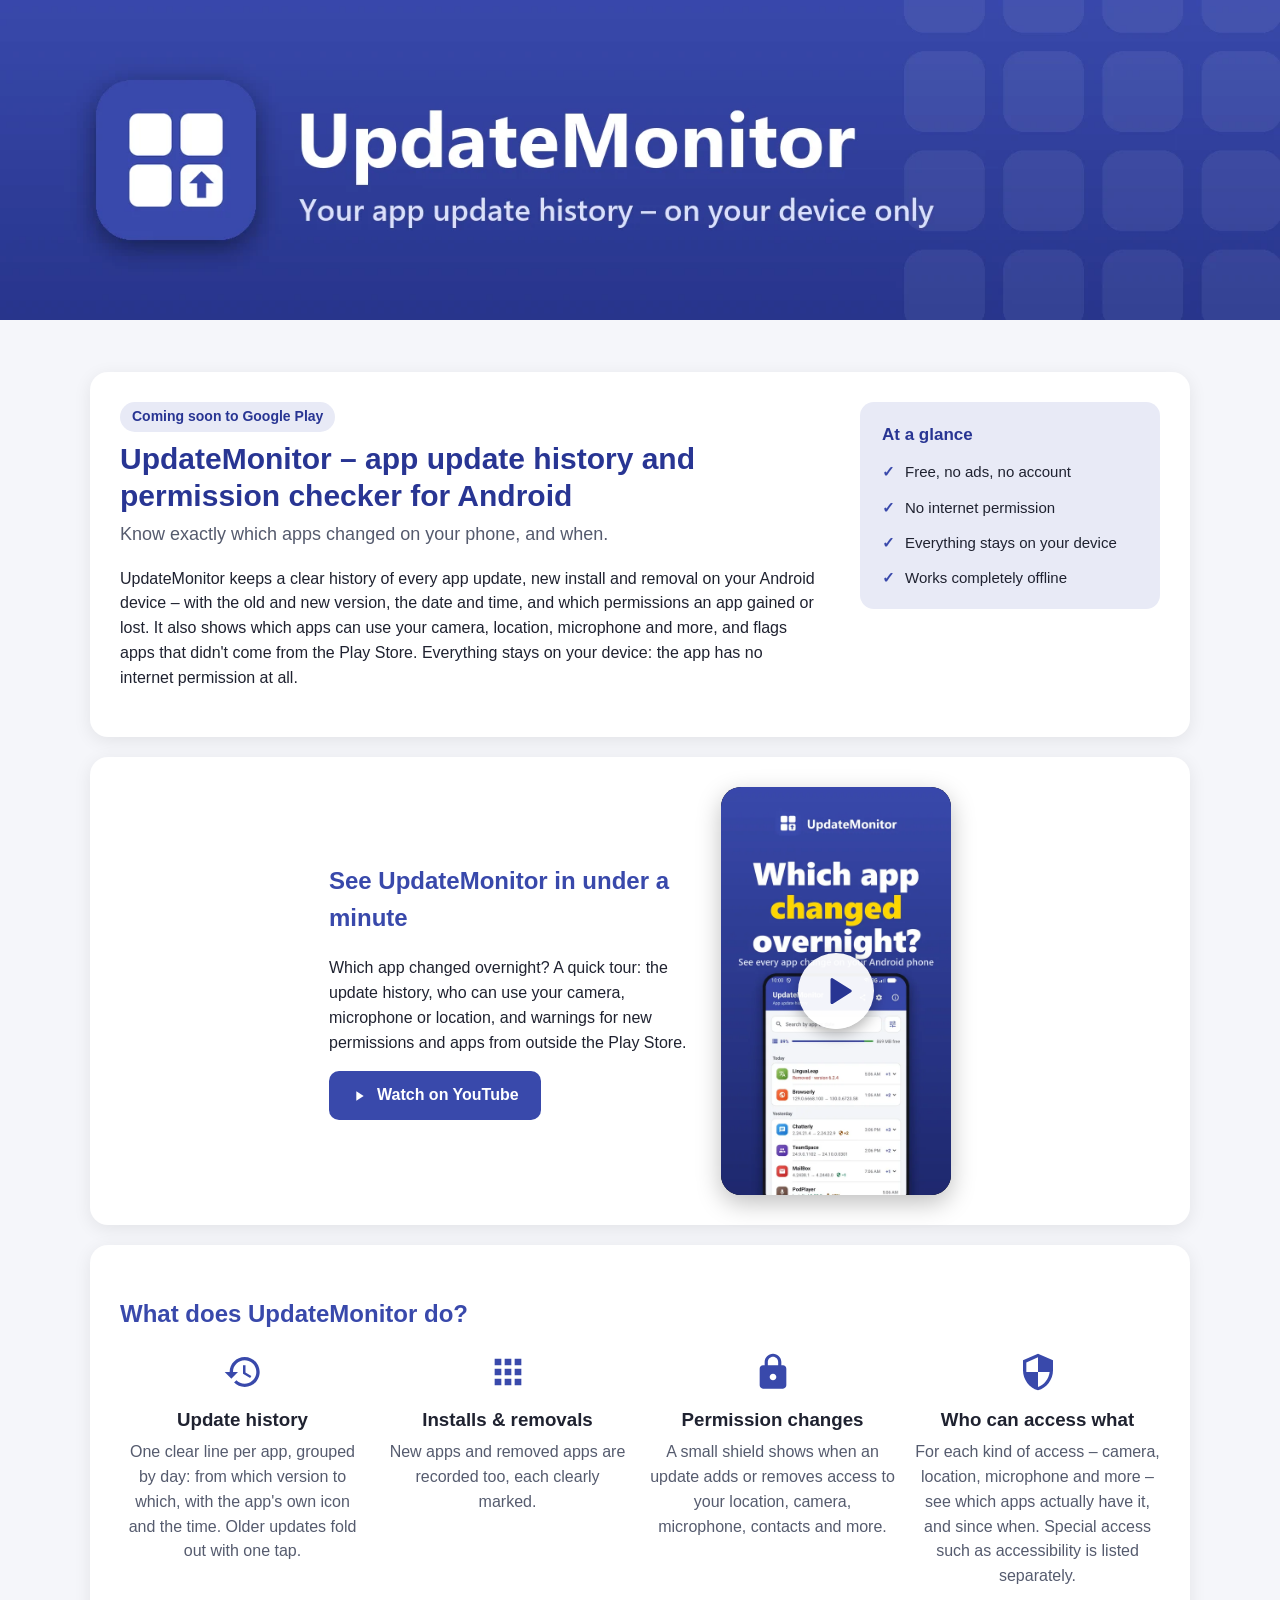
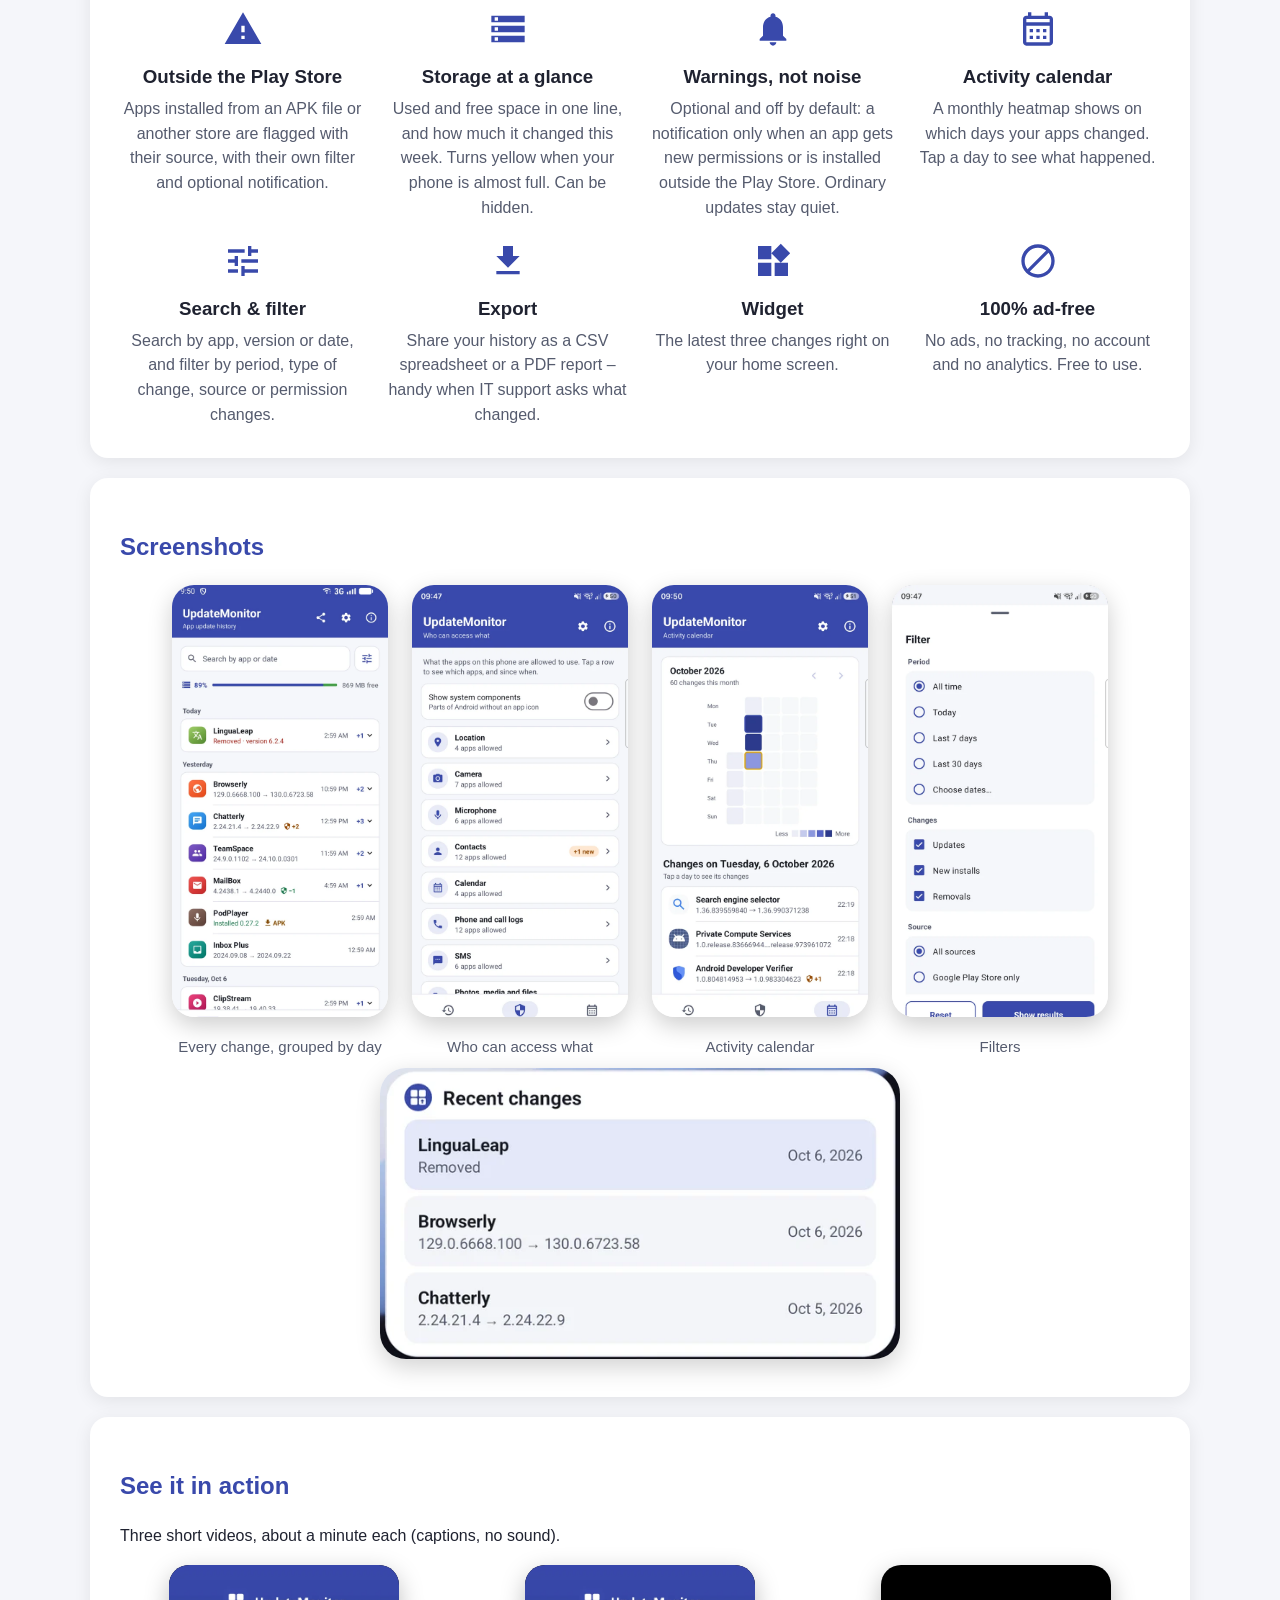
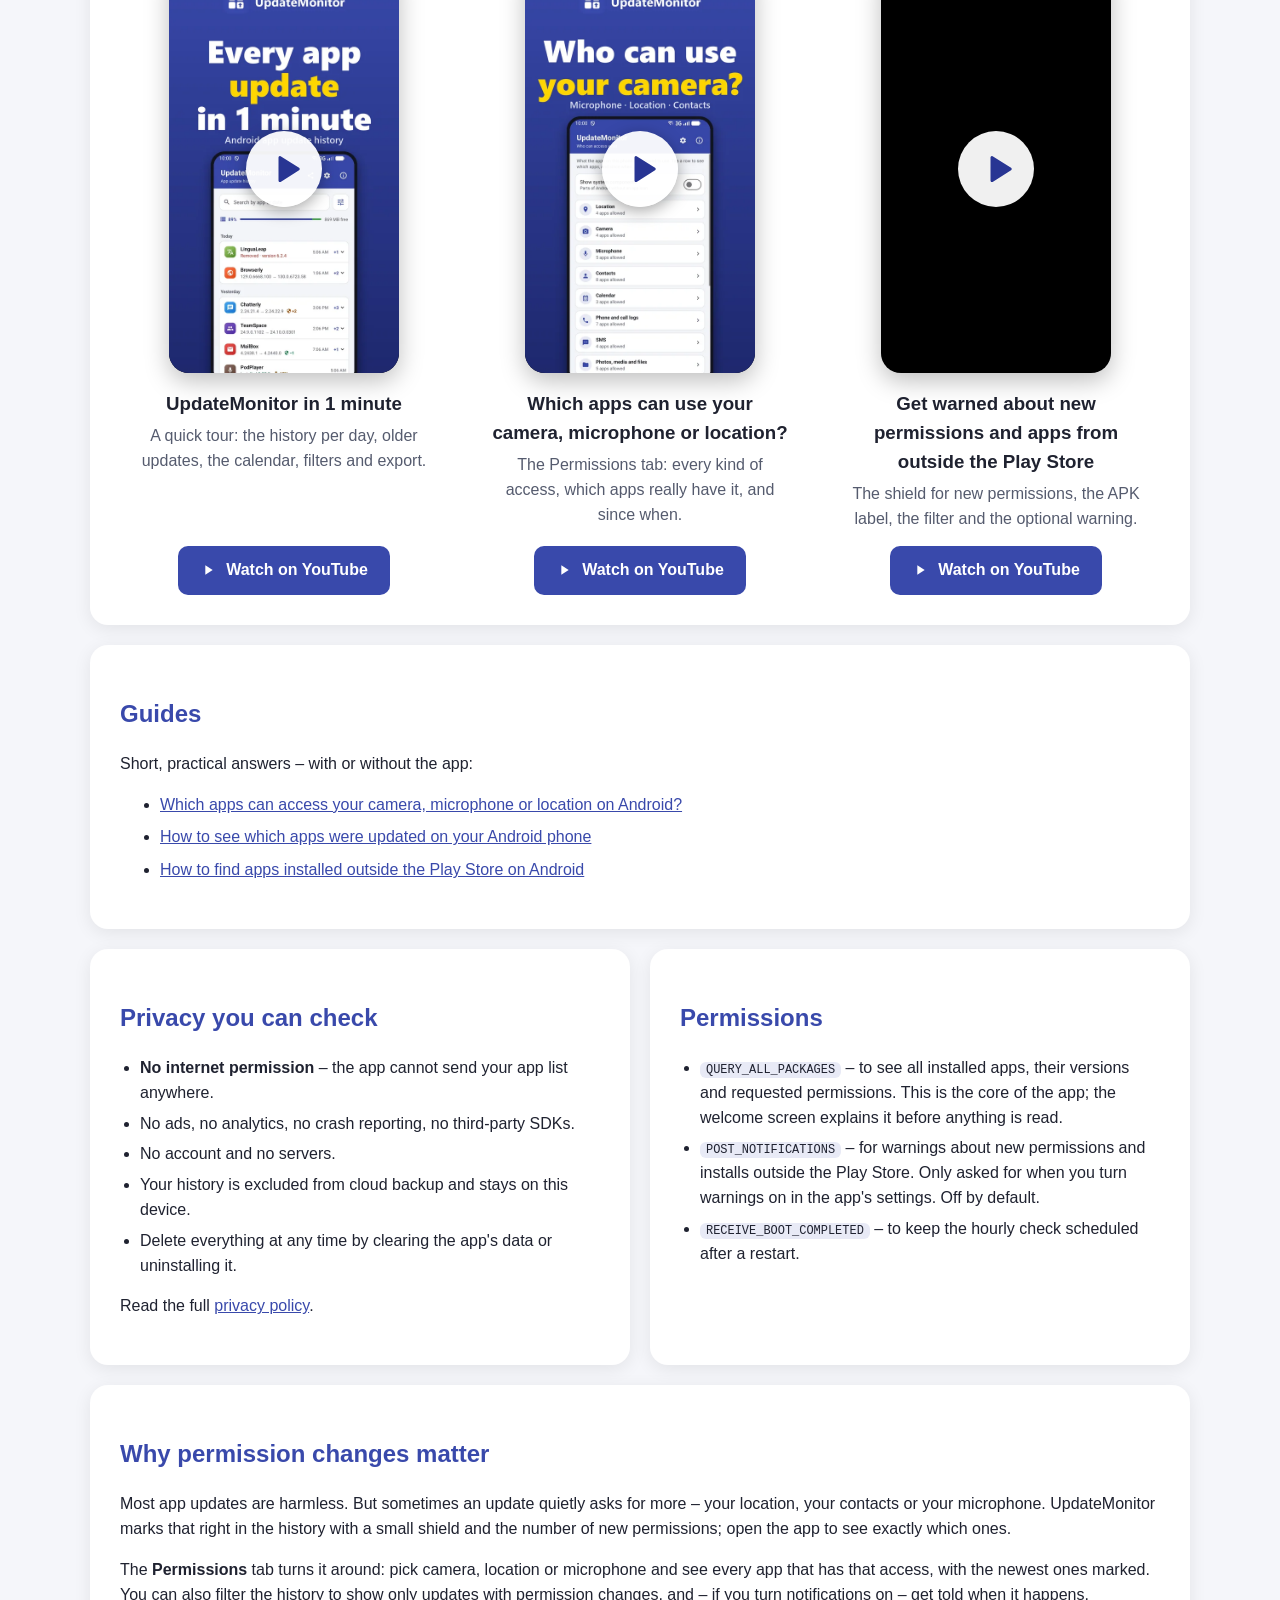
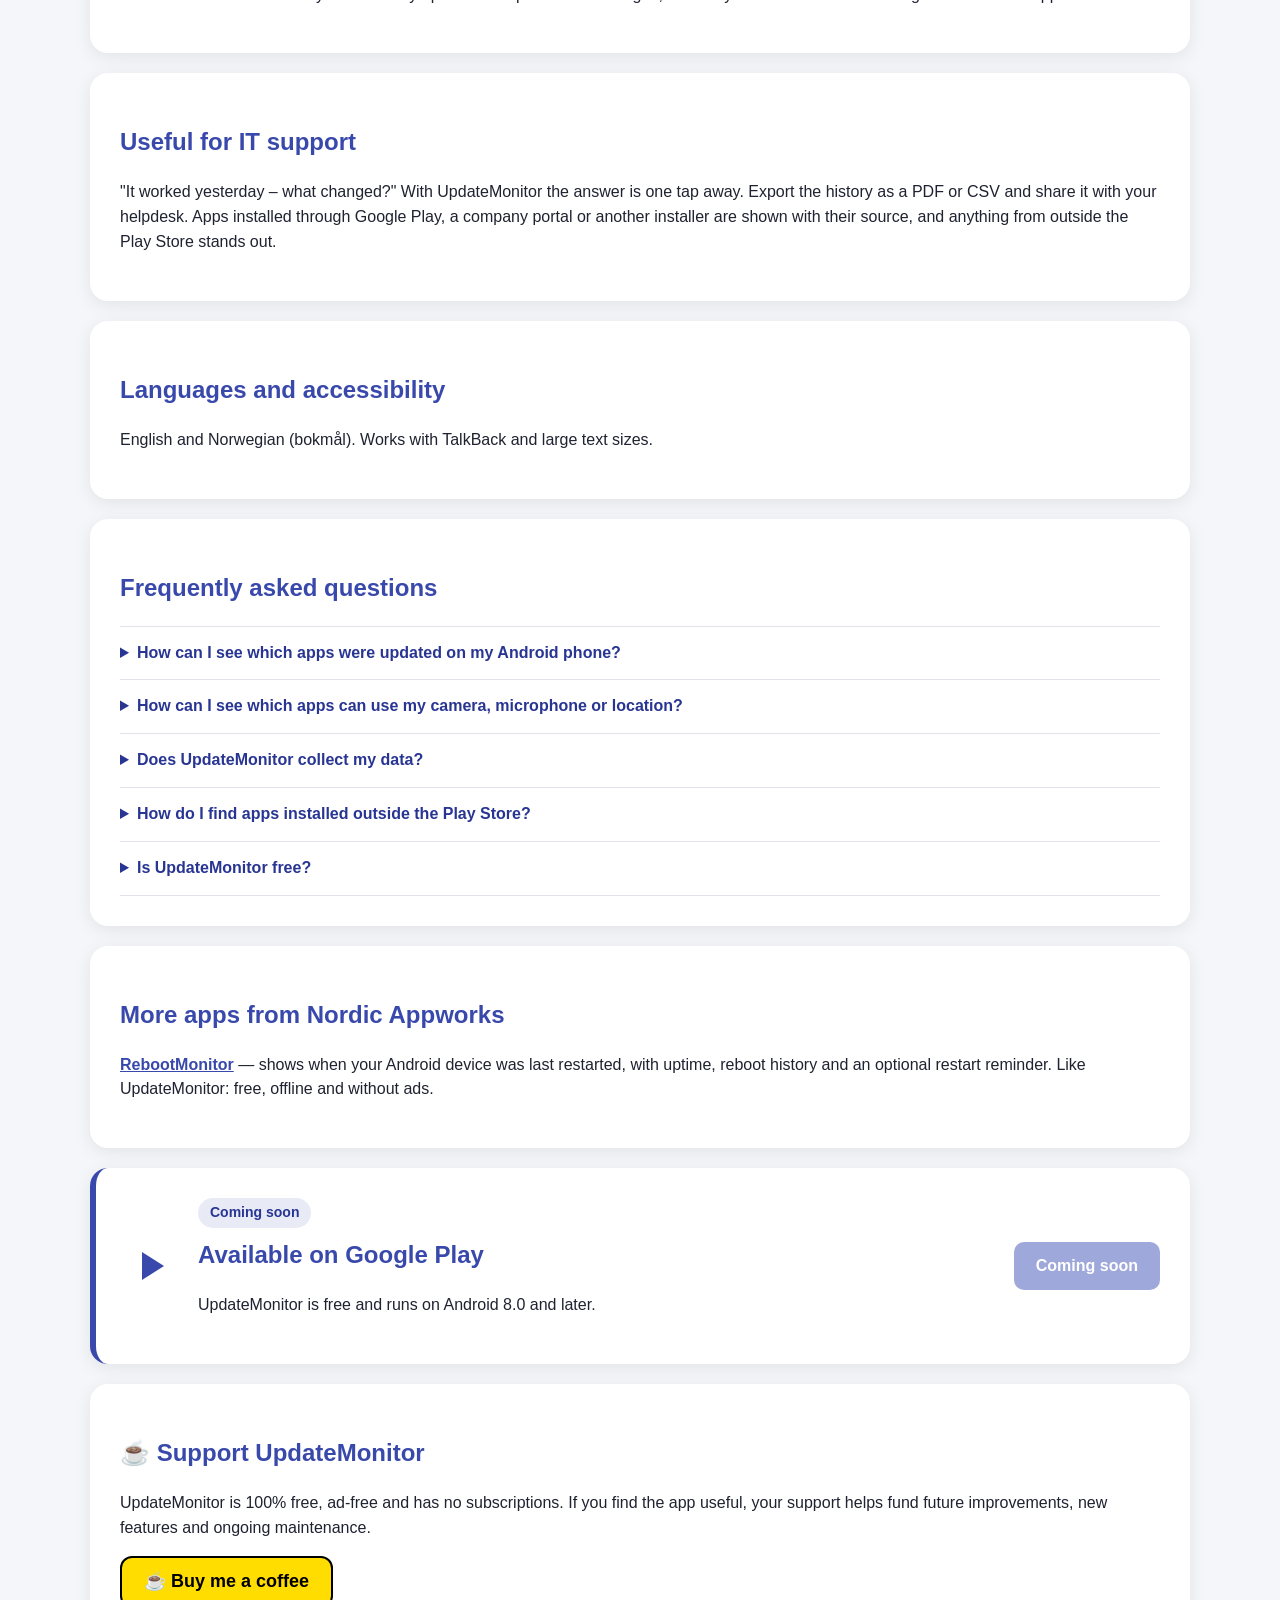
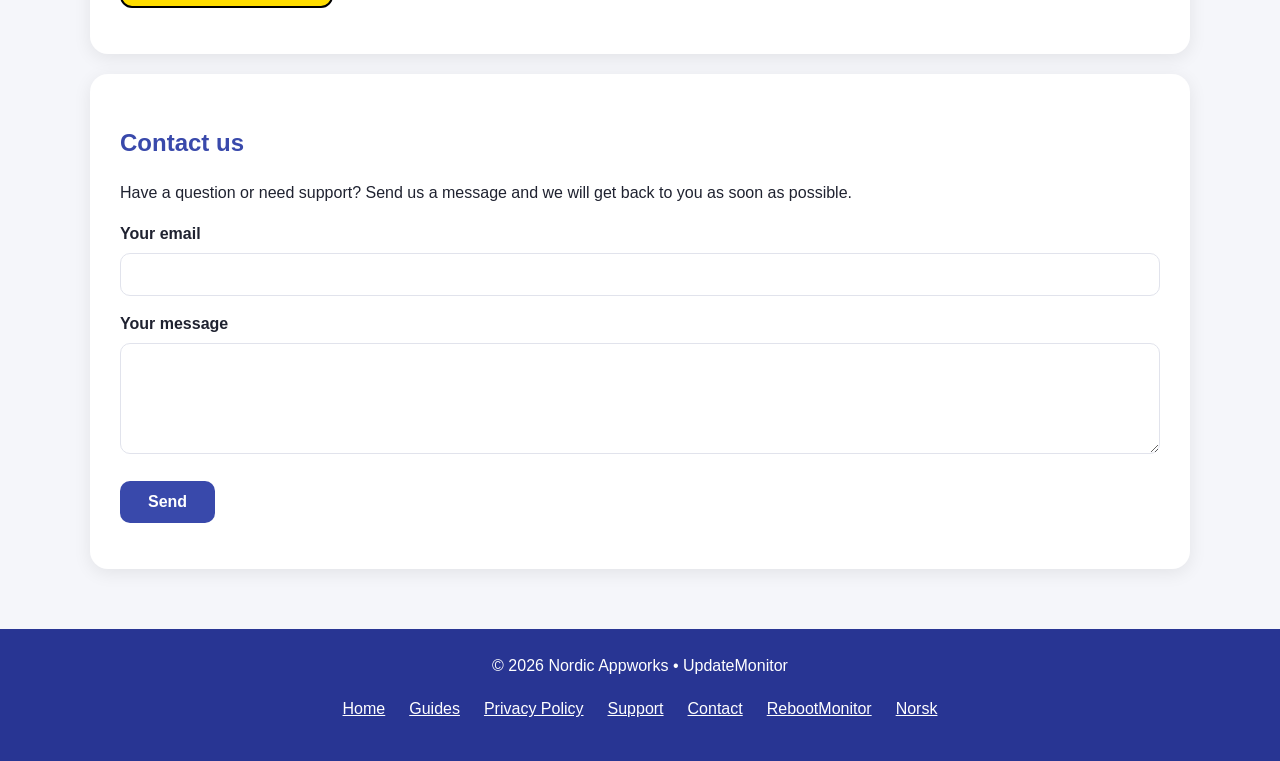
==== commit ba6ec02c: "Add FAQ, at-a-glance panel and RebootMonitor link; fix screenshot row - Homepage and Norwegian homep" ====
--- a/index.html
+++ b/index.html
@@ -83,6 +83,56 @@
   "embedUrl": "https://www.youtube-nocookie.com/embed/Ogi1GAPPjlM"
 }
   </script>
+<script type="application/ld+json">
+{
+  "@context": "https://schema.org",
+  "@type": "FAQPage",
+  "@id": "https://updatemonitor.app/#faq",
+  "inLanguage": "en",
+  "mainEntity": [
+    {
+      "@type": "Question",
+      "name": "How can I see which apps were updated on my Android phone?",
+      "acceptedAnswer": {
+        "@type": "Answer",
+        "text": "Open UpdateMonitor: it lists every update, install and removal grouped by day, with the old and new version and the time. The history is stored on your device, so you can look back at earlier updates."
+      }
+    },
+    {
+      "@type": "Question",
+      "name": "How can I see which apps can use my camera, microphone or location?",
+      "acceptedAnswer": {
+        "@type": "Answer",
+        "text": "The permissions overview shows, per permission, how many apps are allowed to use it and which apps they are. You can also review this in Android's own settings."
+      }
+    },
+    {
+      "@type": "Question",
+      "name": "Does UpdateMonitor collect my data?",
+      "acceptedAnswer": {
+        "@type": "Answer",
+        "text": "No. The app has no internet permission at all, so nothing can leave your phone. There is no account, no ads and no analytics."
+      }
+    },
+    {
+      "@type": "Question",
+      "name": "How do I find apps installed outside the Play Store?",
+      "acceptedAnswer": {
+        "@type": "Answer",
+        "text": "UpdateMonitor flags apps that did not come from the Play Store, lets you filter on the source, and warns you when such an app is installed."
+      }
+    },
+    {
+      "@type": "Question",
+      "name": "Is UpdateMonitor free?",
+      "acceptedAnswer": {
+        "@type": "Answer",
+        "text": "Yes. UpdateMonitor is free to use, with no ads and no account."
+      }
+    }
+  ]
+}
+</script>
 </head>
 <body>
 
@@ -112,12 +162,12 @@
 
 <main class="container">
 
-  <section class="card">
+  <section class="card intro-grid"><div class="intro-text">
     <span class="badge">Coming soon to Google Play</span>
     <h1>UpdateMonitor – app update history and permission checker for Android</h1>
     <p class="tagline">Know exactly which apps changed on your phone, and when.</p>
     <p>UpdateMonitor keeps a clear history of every app update, new install and removal on your Android device – with the old and new version, the date and time, and which permissions an app gained or lost. It also shows which apps can use your camera, location, microphone and more, and flags apps that didn't come from the Play Store. Everything stays on your device: the app has no internet permission at all.</p>
-  </section>
+  </div><aside class="glance" aria-label="At a glance"><h3>At a glance</h3><ul><li>Free, no ads, no account</li><li>No internet permission</li><li>Everything stays on your device</li><li>Works completely offline</li></ul></aside></section>
 
   <section class="card" id="promo">
     <div class="video-block promo">
@@ -294,6 +344,10 @@
     <p>English and Norwegian (bokmål). Works with TalkBack and large text sizes.</p>
   </section>
 
+  <section class="card faq" id="faq"><h2>Frequently asked questions</h2><details><summary>How can I see which apps were updated on my Android phone?</summary><p>Open UpdateMonitor: it lists every update, install and removal grouped by day, with the old and new version and the time. The history is stored on your device, so you can look back at earlier updates.</p></details><details><summary>How can I see which apps can use my camera, microphone or location?</summary><p>The permissions overview shows, per permission, how many apps are allowed to use it and which apps they are. You can also review this in Android's own settings.</p></details><details><summary>Does UpdateMonitor collect my data?</summary><p>No. The app has no internet permission at all, so nothing can leave your phone. There is no account, no ads and no analytics.</p></details><details><summary>How do I find apps installed outside the Play Store?</summary><p>UpdateMonitor flags apps that did not come from the Play Store, lets you filter on the source, and warns you when such an app is installed.</p></details><details><summary>Is UpdateMonitor free?</summary><p>Yes. UpdateMonitor is free to use, with no ads and no account.</p></details></section>
+
+  <section class="card" id="more-apps"><h2>More apps from Nordic Appworks</h2><p><a href="https://rebootmonitor.com/"><strong>RebootMonitor</strong></a> — shows when your Android device was last restarted, with uptime, reboot history and an optional restart reminder. Like UpdateMonitor: free, offline and without ads.</p></section>
+
   <section class="card play-card">
     <svg class="icon"><use href="#i-play"/></svg>
     <div class="play-text">
@@ -335,6 +389,7 @@
     <a href="privacy.html">Privacy Policy</a>
     <a href="#support">Support</a>
     <a href="#contact">Contact</a>
+    <a href="https://rebootmonitor.com/">RebootMonitor</a>
     <a href="no/" hreflang="nb" lang="nb">Norsk</a>
   </nav>
 </footer>
--- a/style.css
+++ b/style.css
@@ -171,3 +171,19 @@
   .card { padding: 22px; }
   h1 { font-size: 25px; }
 }
+
+
+/* intro with at-a-glance panel, FAQ, four screenshots in one row */
+.intro-grid { display: grid; grid-template-columns: minmax(0, 1fr) 300px; gap: 40px; align-items: start; }
+.glance { background: var(--accent-soft); border-radius: 14px; padding: 20px 22px; }
+.glance h3 { margin: 0 0 12px; color: var(--primary-dark); font-size: 17px; }
+.glance ul { list-style: none; margin: 0; padding: 0; display: grid; gap: 12px; }
+.glance li { display: flex; gap: 10px; align-items: flex-start; font-size: 15px; }
+.glance li::before { content: "\2713"; flex: none; color: var(--primary); font-weight: 700; }
+.faq details { border-top: 1px solid var(--border); padding: 14px 0; }
+.faq details:last-of-type { border-bottom: 1px solid var(--border); }
+.faq summary { cursor: pointer; font-weight: 600; color: var(--primary-dark); }
+.faq p { margin: 10px 0 0; max-width: 70ch; }
+.screens { gap: 24px; }
+.screens figure { max-width: 216px; }
+@media (max-width: 900px) { .intro-grid { grid-template-columns: 1fr; } }
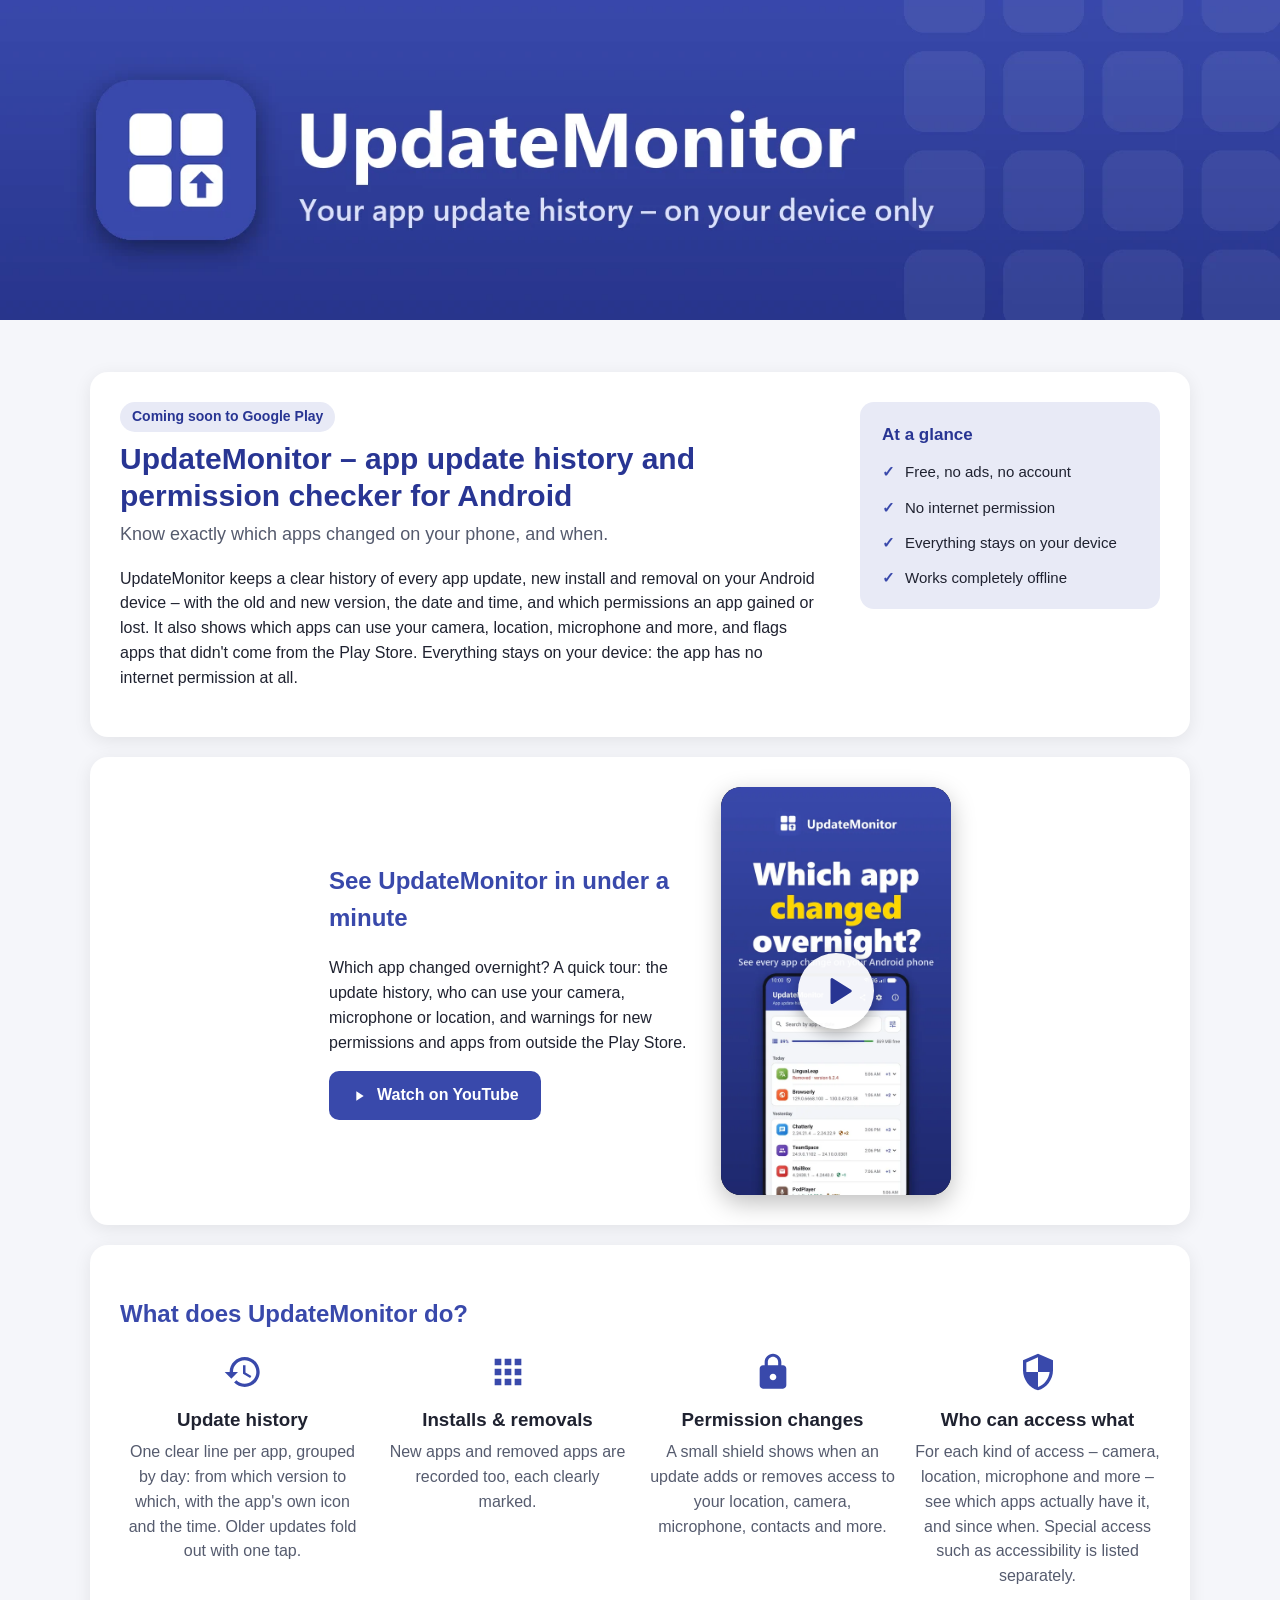
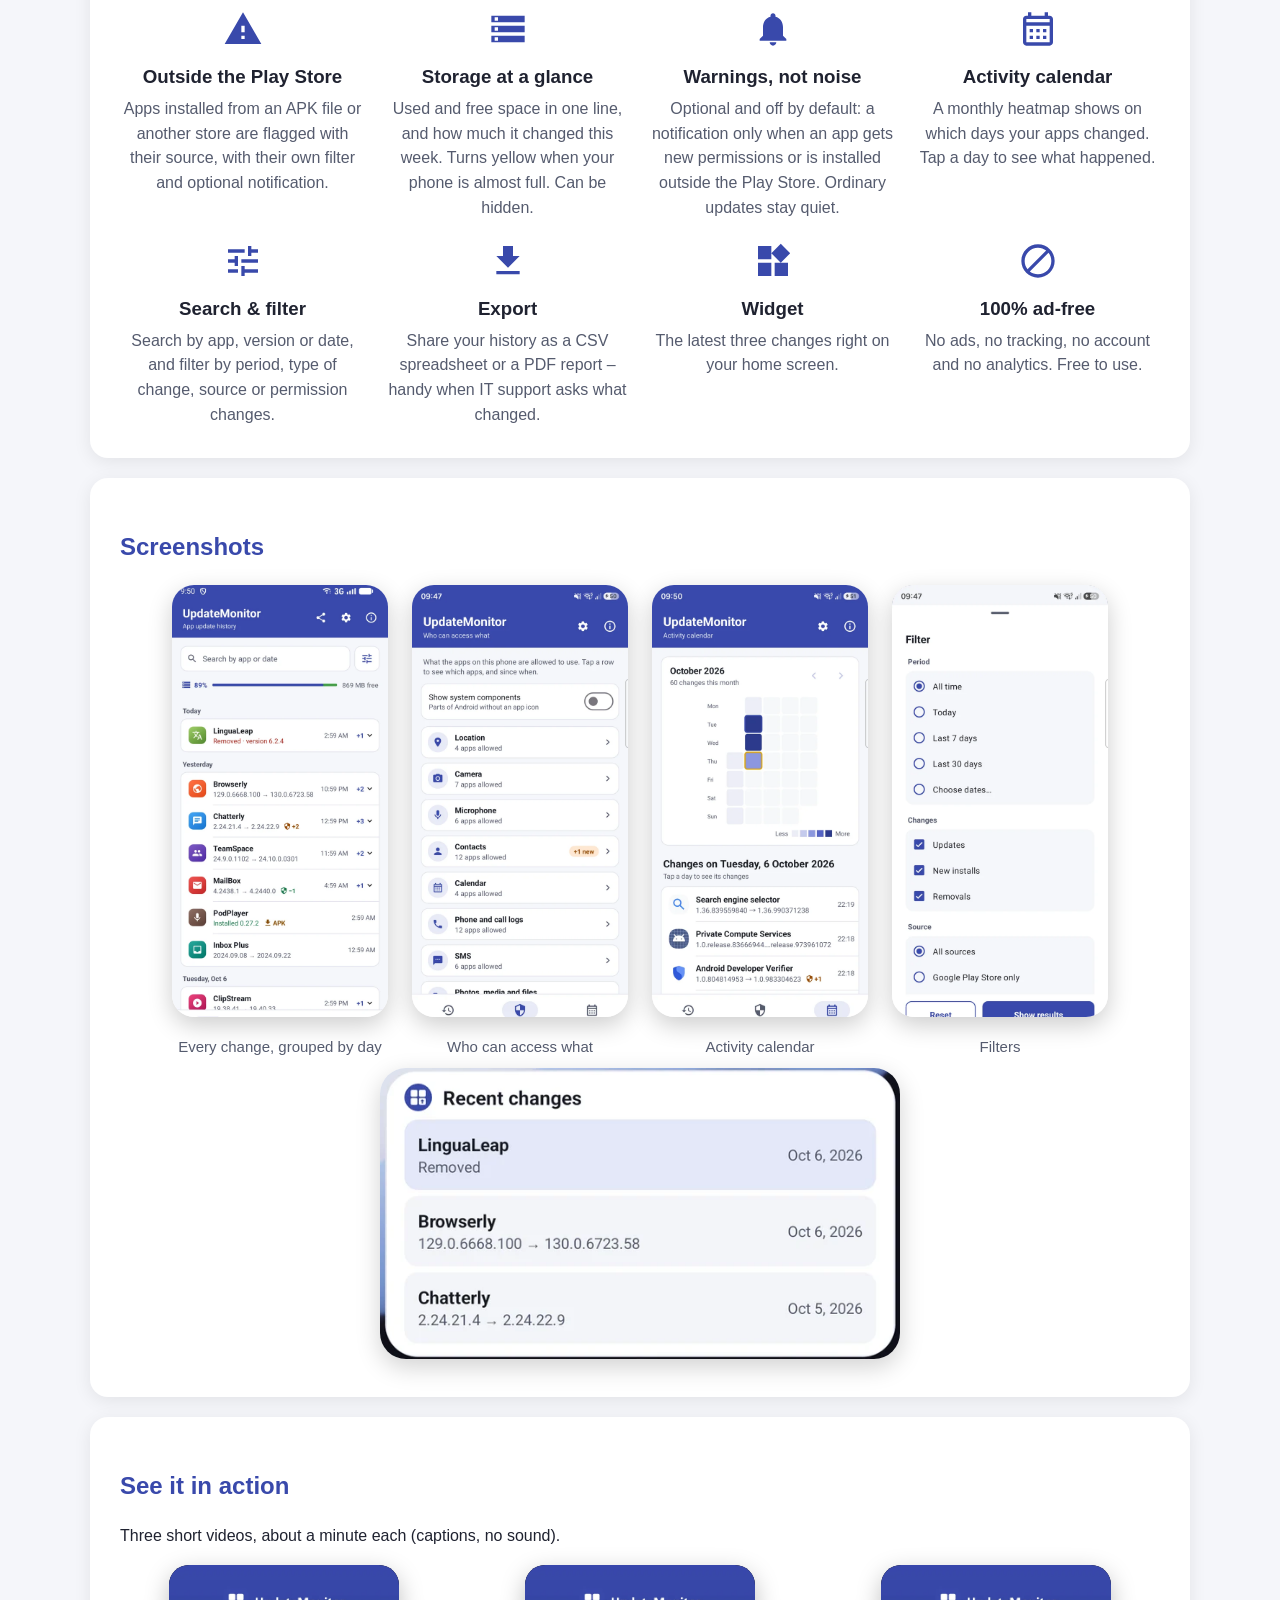
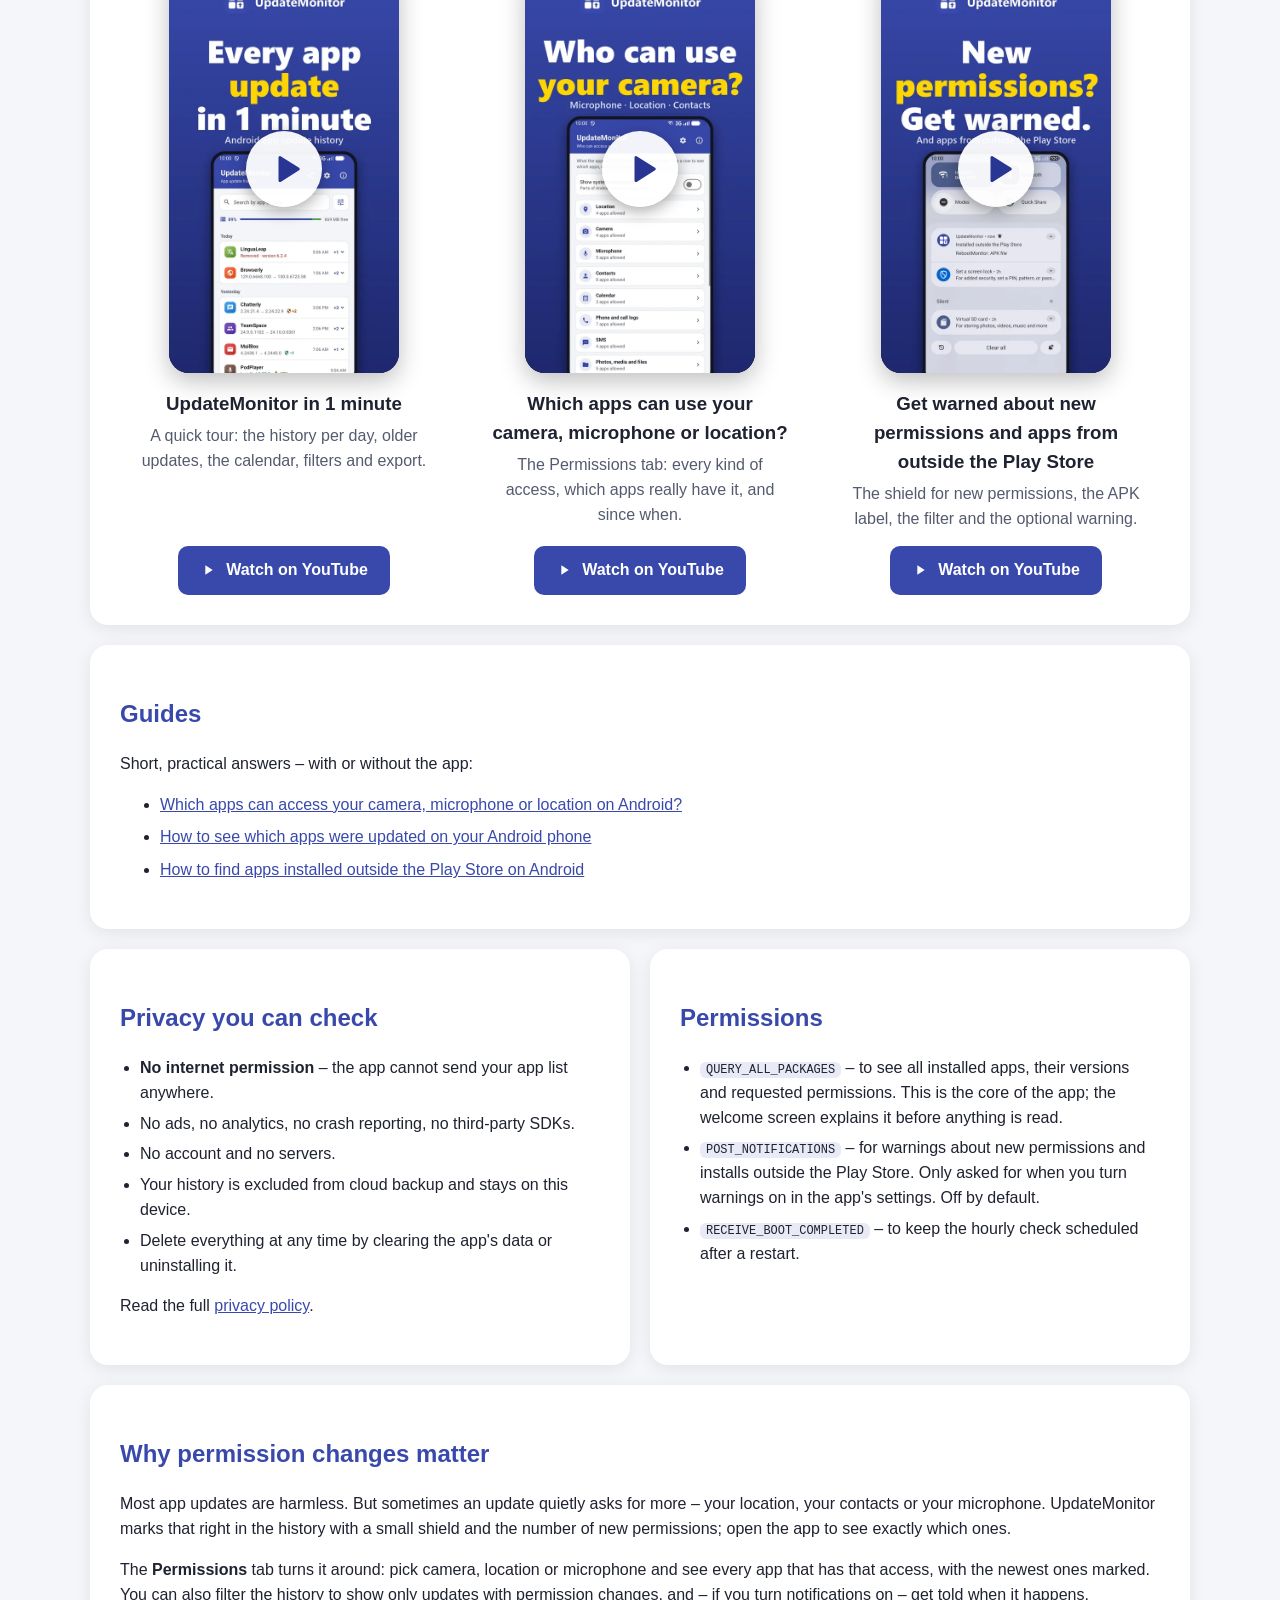
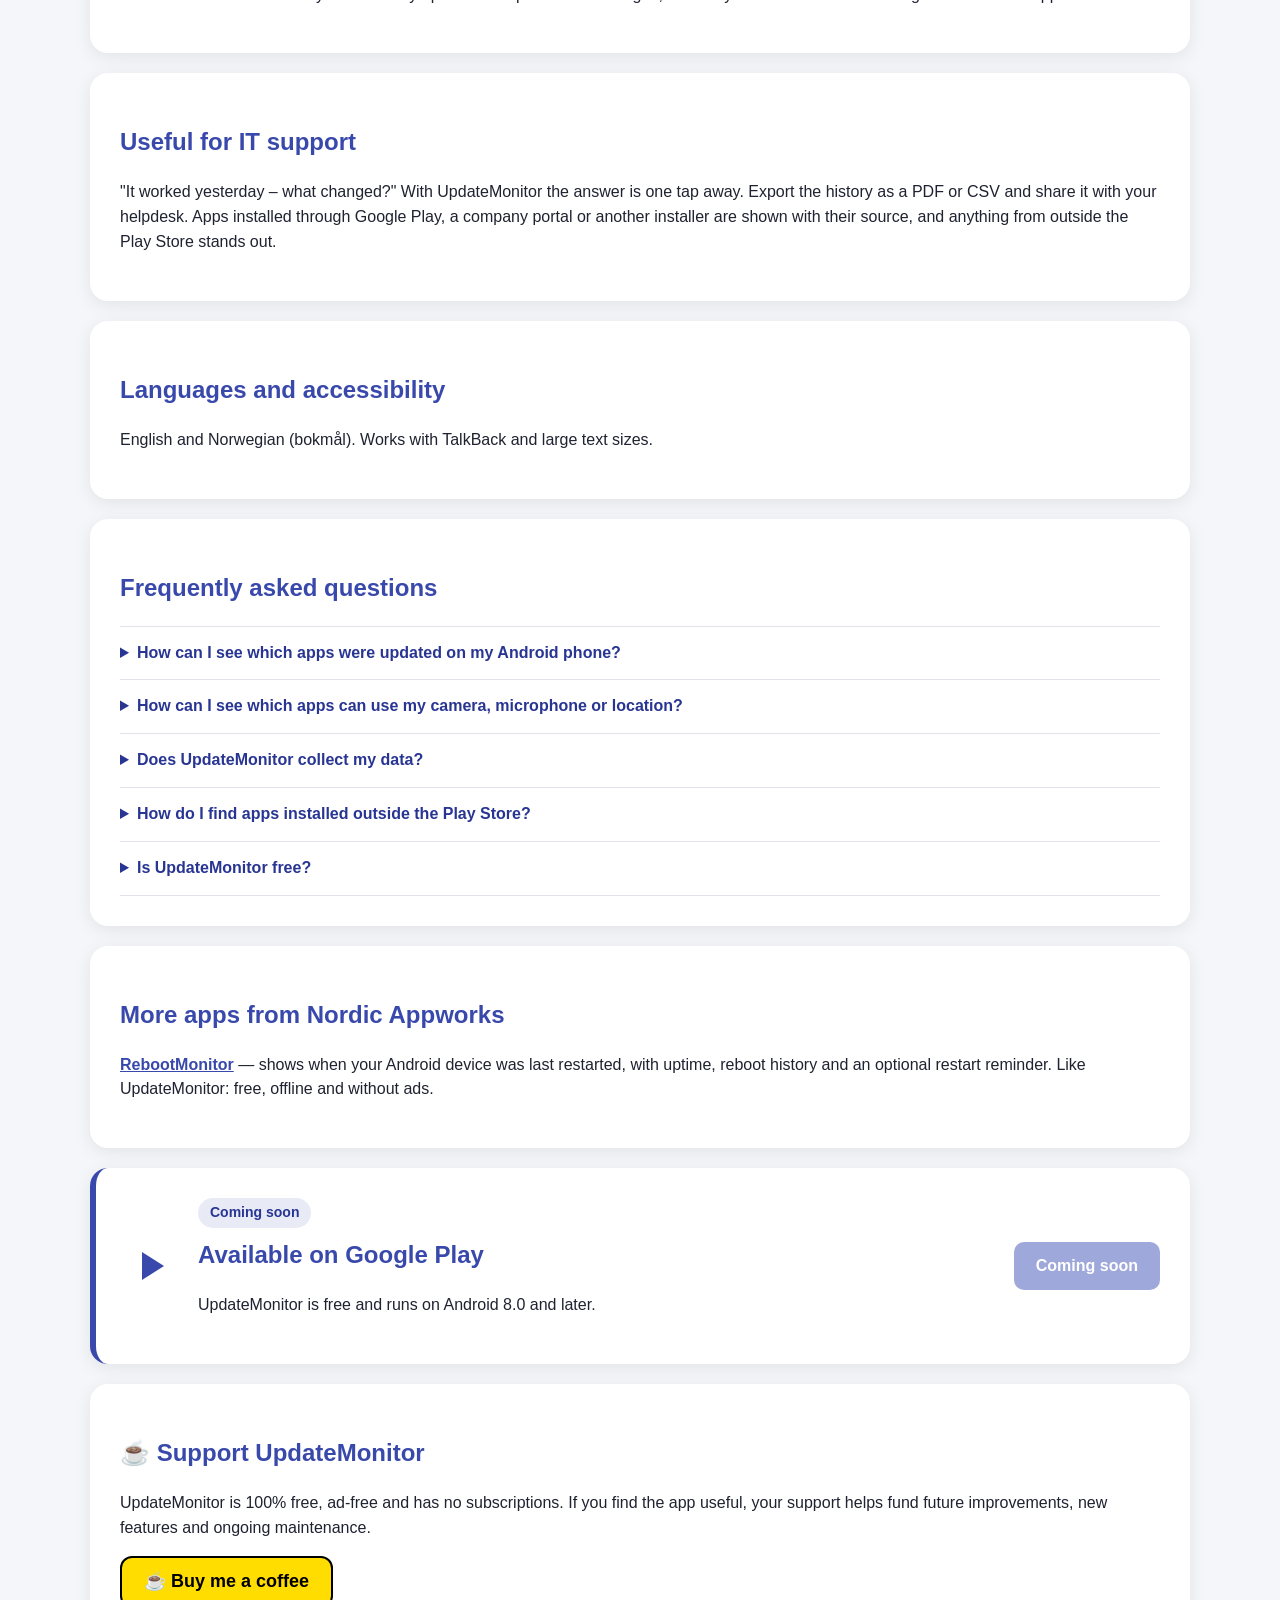
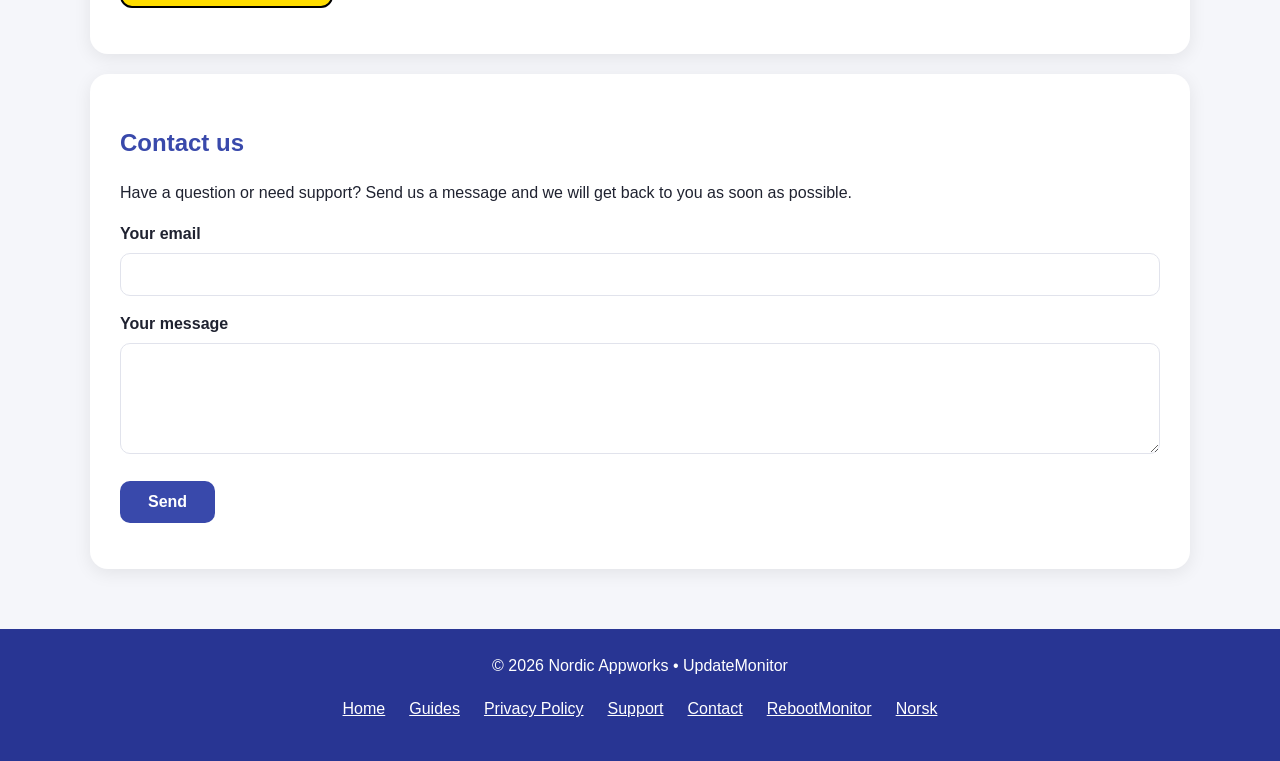
==== commit 84f12658: "Add time zone to VideoObject uploadDate Search Console reports the date-only uploadDate as a non-cri" ====
--- a/index.html
+++ b/index.html
@@ -41,7 +41,7 @@
     "name": "UpdateMonitor in 1 minute",
     "description": "A quick tour: the history per day, older updates, the calendar, filters and export.",
     "thumbnailUrl": "https://updatemonitor.app/img/video-1.jpg",
-    "uploadDate": "2026-10-08",
+    "uploadDate": "2026-10-08T00:00:00+02:00",
     "duration": "PT1M12S",
     "contentUrl": "https://youtube.com/shorts/0LE4vzGjj98",
     "embedUrl": "https://www.youtube-nocookie.com/embed/0LE4vzGjj98"
@@ -52,7 +52,7 @@
     "name": "Which apps can use your camera, microphone or location?",
     "description": "The Permissions tab: every kind of access, which apps really have it, and since when.",
     "thumbnailUrl": "https://updatemonitor.app/img/video-2.jpg",
-    "uploadDate": "2026-10-08",
+    "uploadDate": "2026-10-08T00:00:00+02:00",
     "duration": "PT50S",
     "contentUrl": "https://youtube.com/shorts/-YNwwlB9cz0",
     "embedUrl": "https://www.youtube-nocookie.com/embed/-YNwwlB9cz0"
@@ -63,7 +63,7 @@
     "name": "Get warned about new permissions and apps from outside the Play Store",
     "description": "The shield for new permissions, the APK label, the filter and the optional warning.",
     "thumbnailUrl": "https://updatemonitor.app/img/video-3.jpg",
-    "uploadDate": "2026-10-08",
+    "uploadDate": "2026-10-08T00:00:00+02:00",
     "duration": "PT1M16S",
     "contentUrl": "https://youtube.com/shorts/X3xFkaH3P44",
     "embedUrl": "https://www.youtube-nocookie.com/embed/X3xFkaH3P44"
@@ -77,7 +77,7 @@
   "name": "UpdateMonitor – see every app change on your Android phone",
   "description": "A quick tour of UpdateMonitor: update history, who can use your camera, microphone or location, and warnings for new permissions and apps from outside the Play Store.",
   "thumbnailUrl": "https://updatemonitor.app/img/video-promo.jpg",
-  "uploadDate": "2026-10-08",
+  "uploadDate": "2026-10-08T00:00:00+02:00",
   "duration": "PT56S",
   "contentUrl": "https://youtube.com/shorts/Ogi1GAPPjlM",
   "embedUrl": "https://www.youtube-nocookie.com/embed/Ogi1GAPPjlM"
